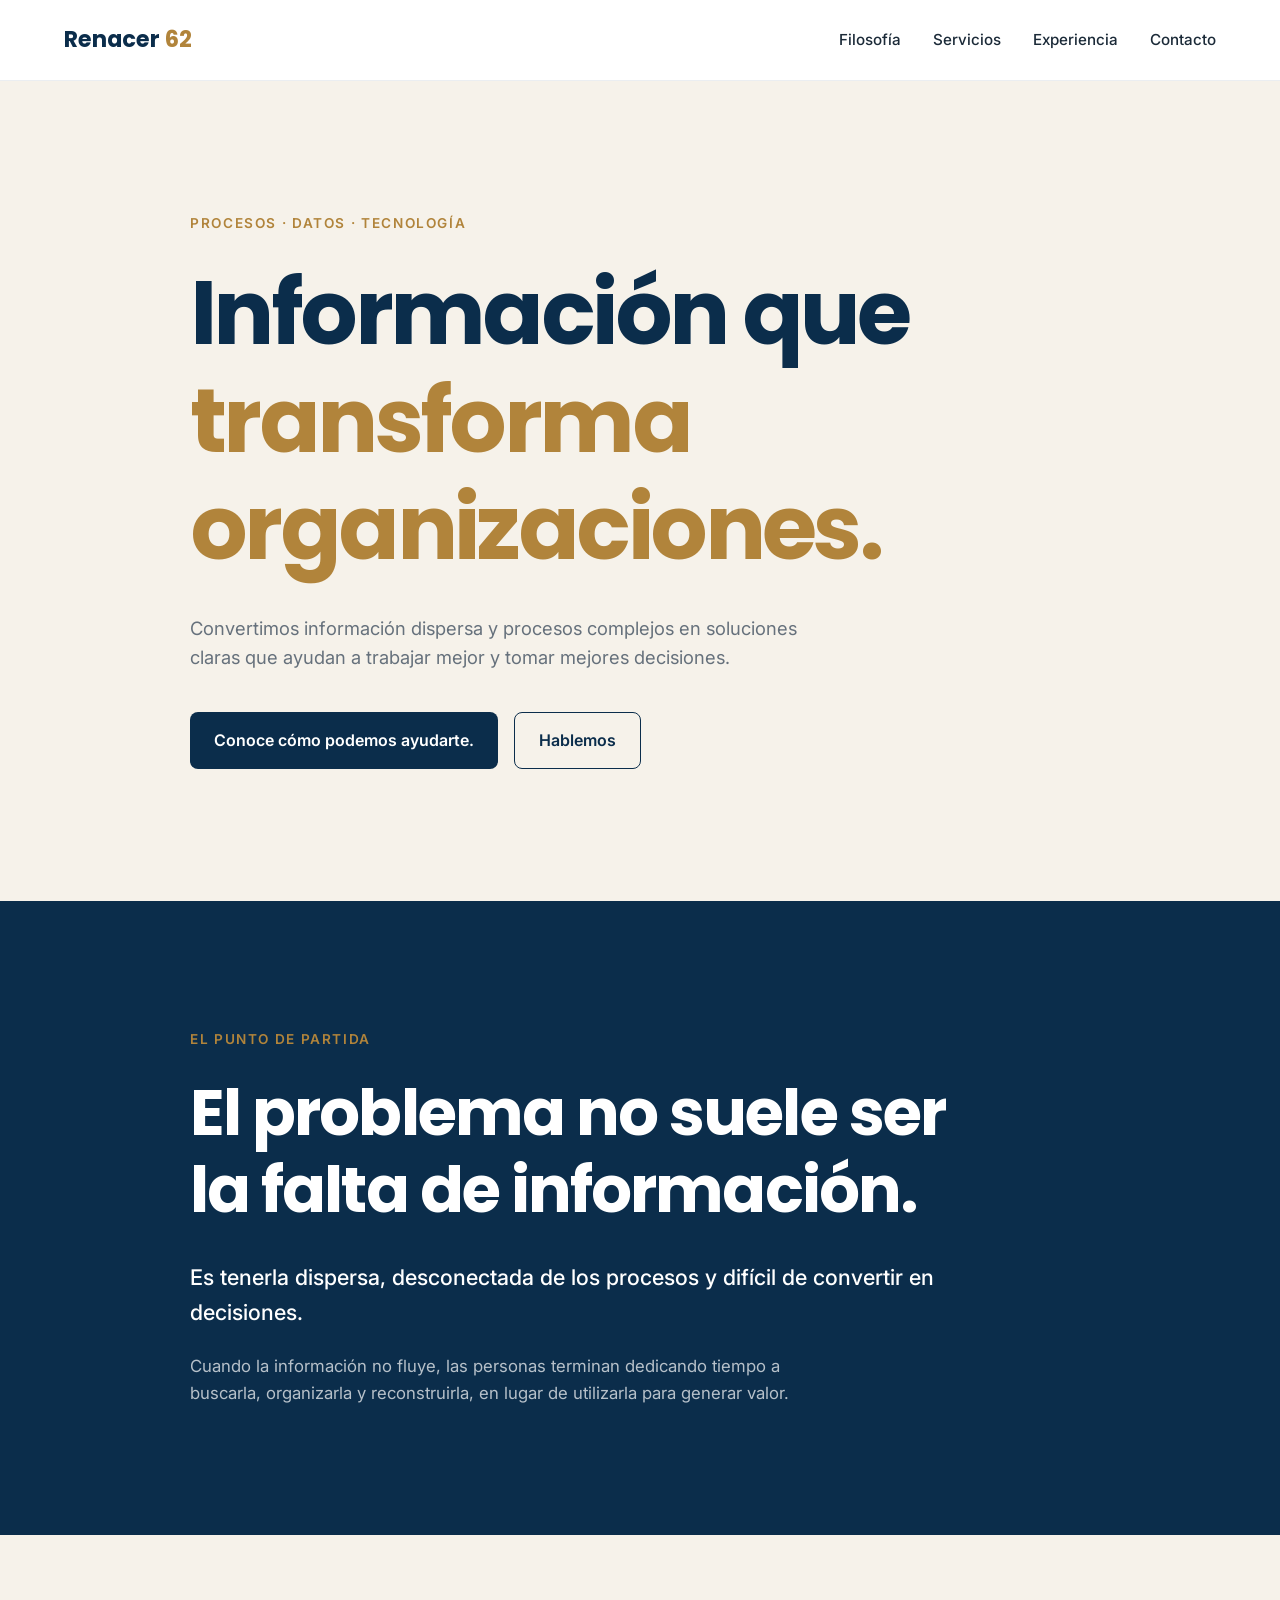
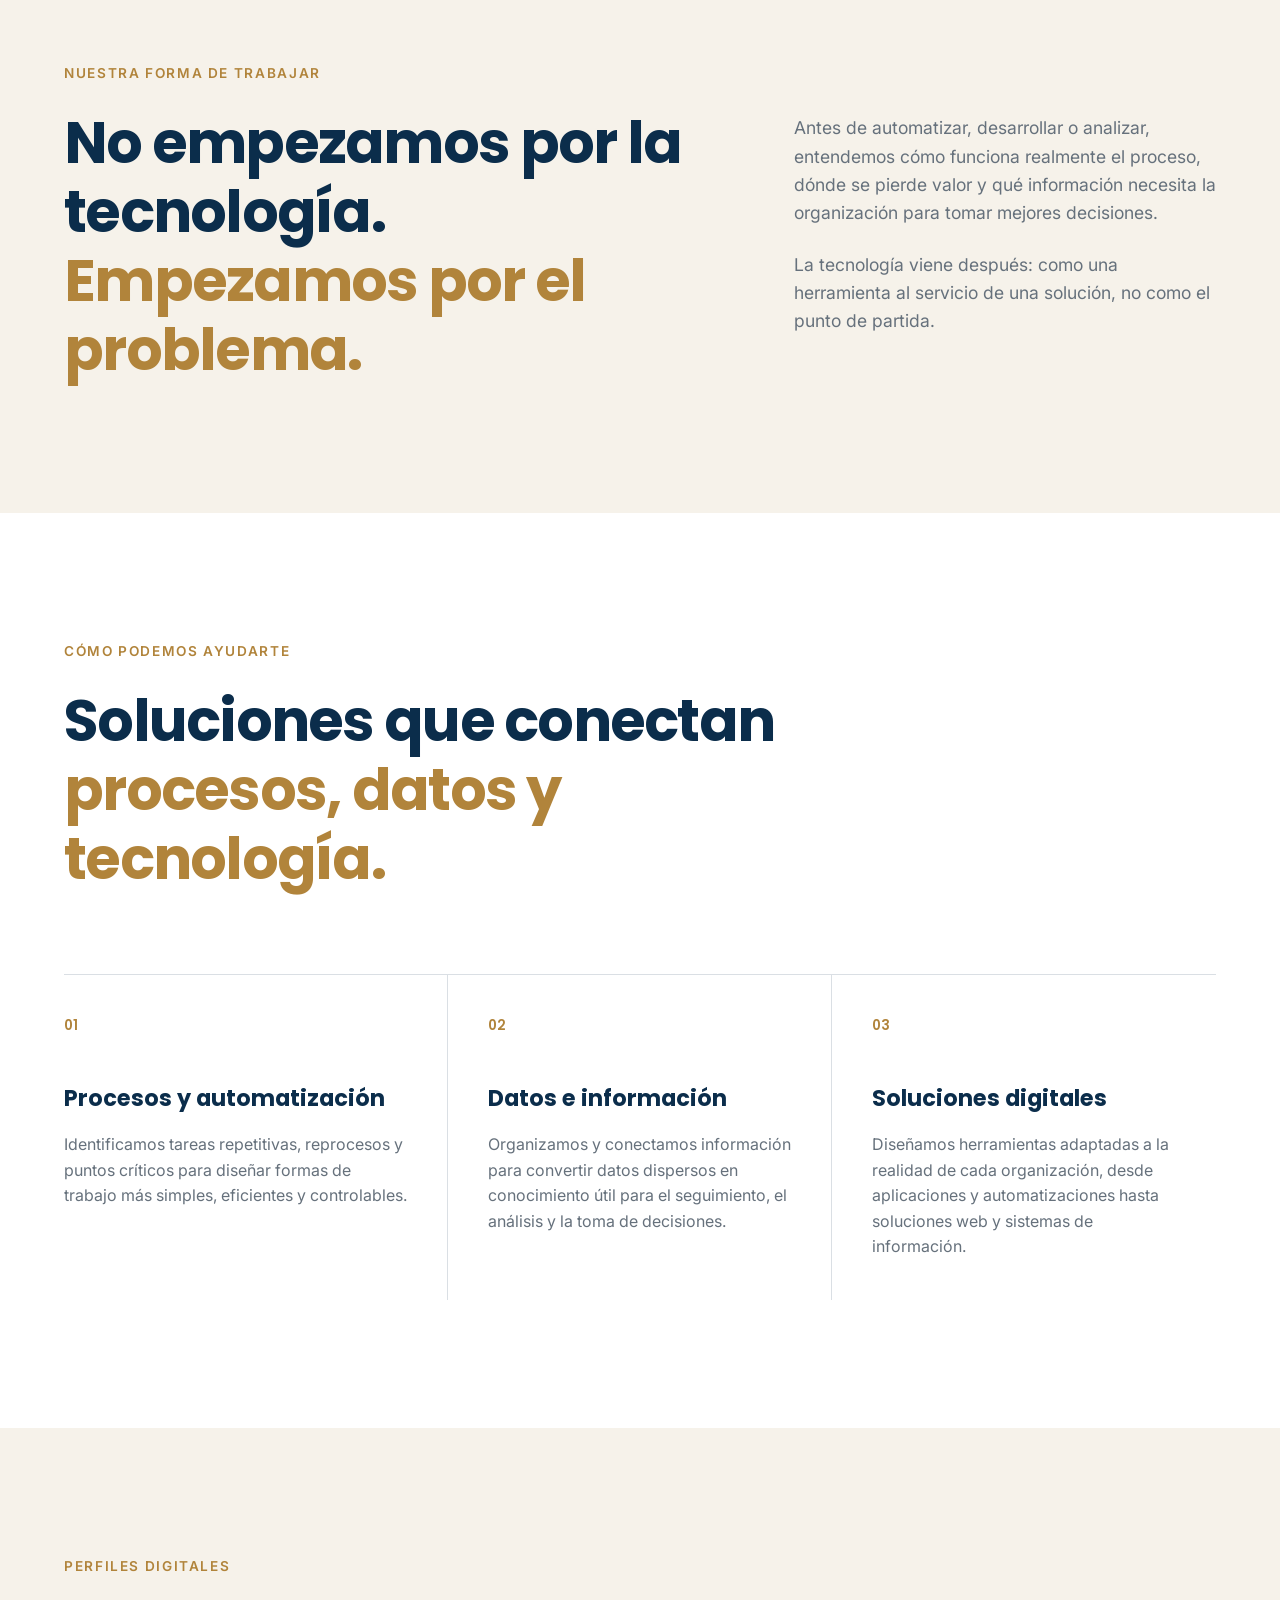
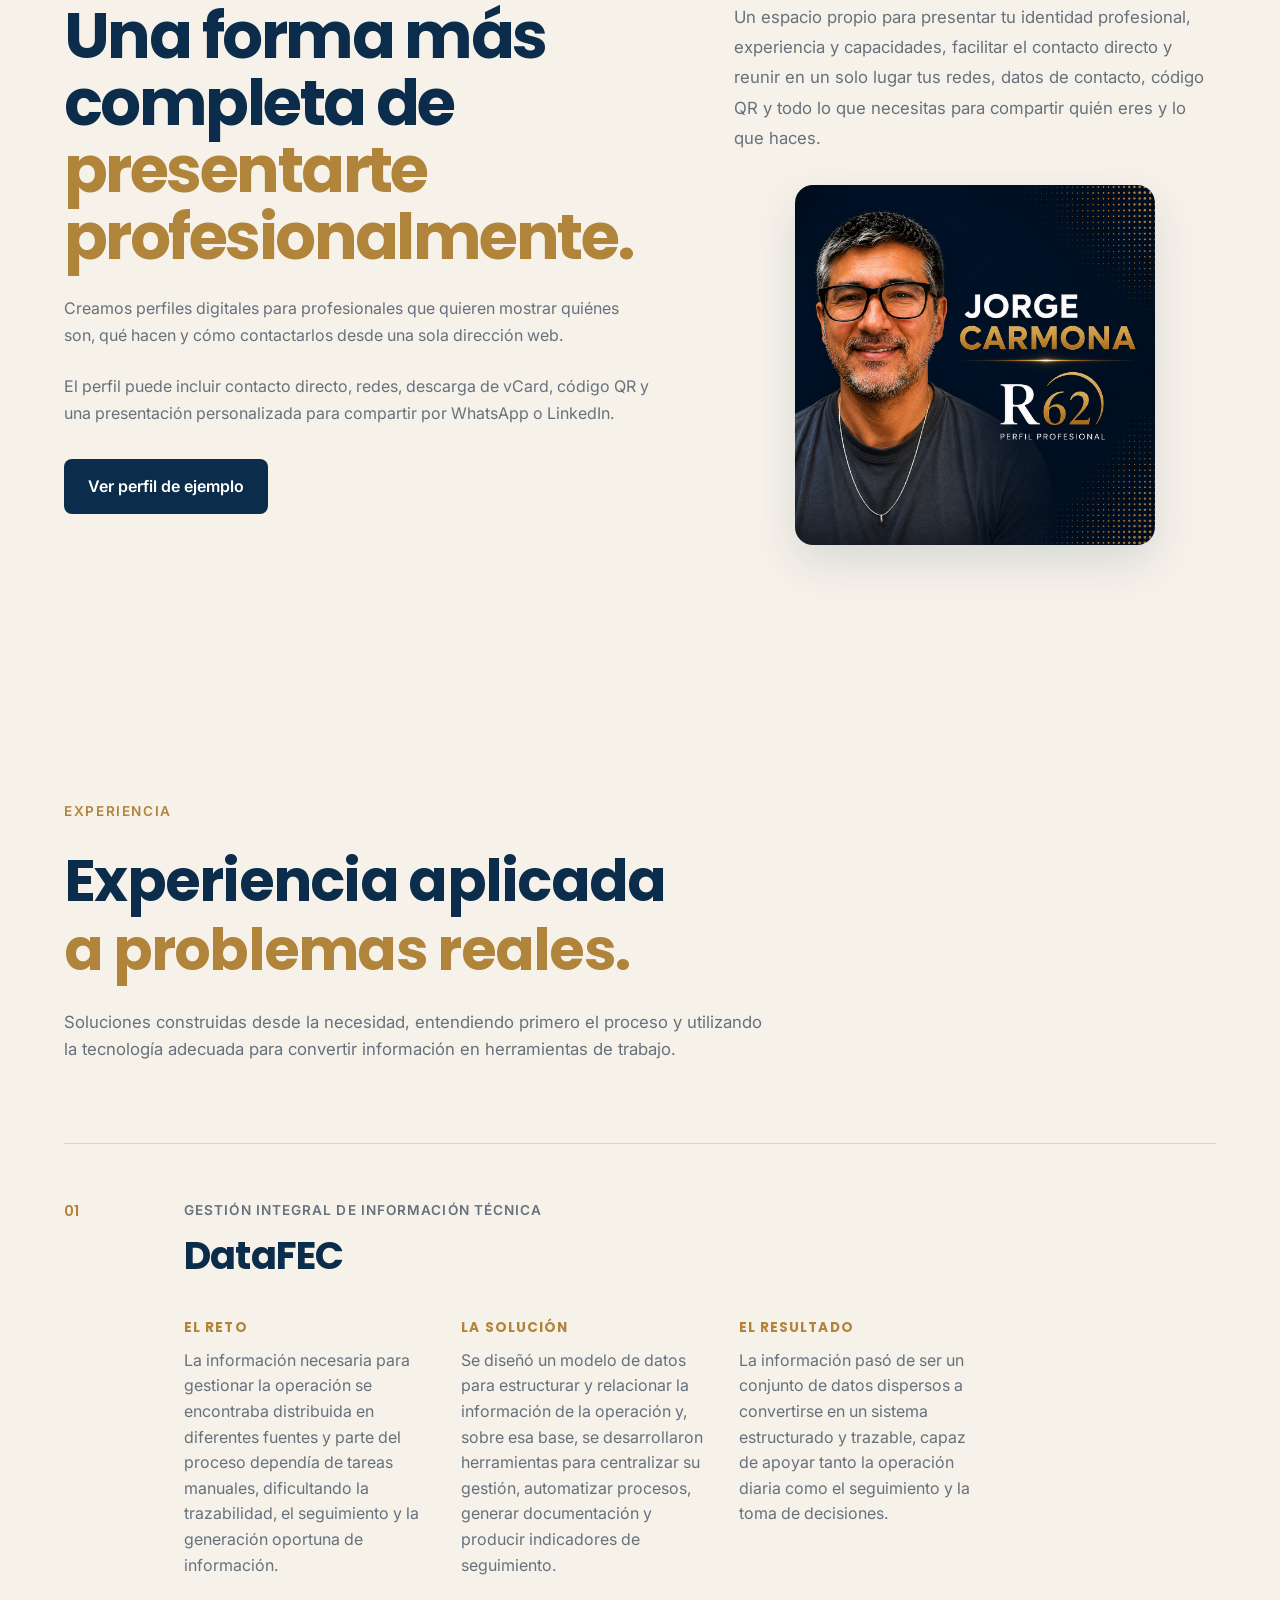
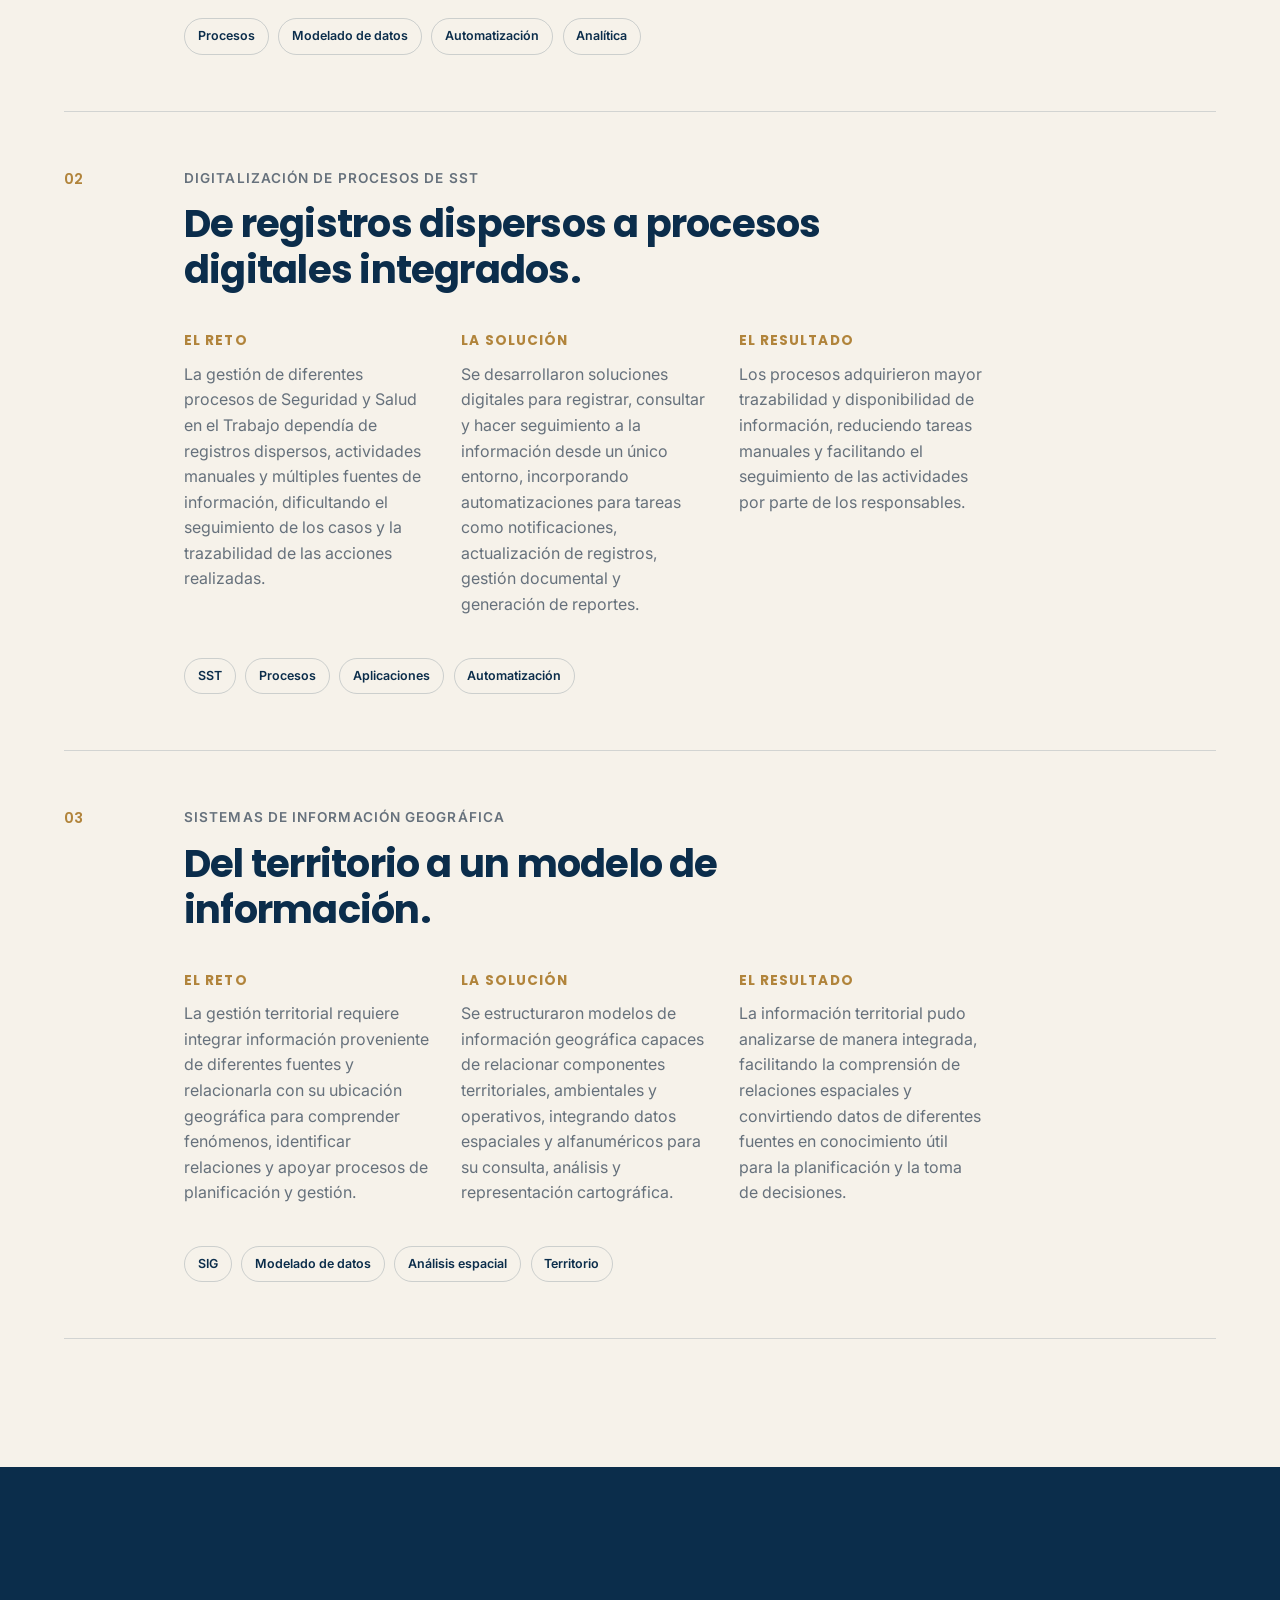
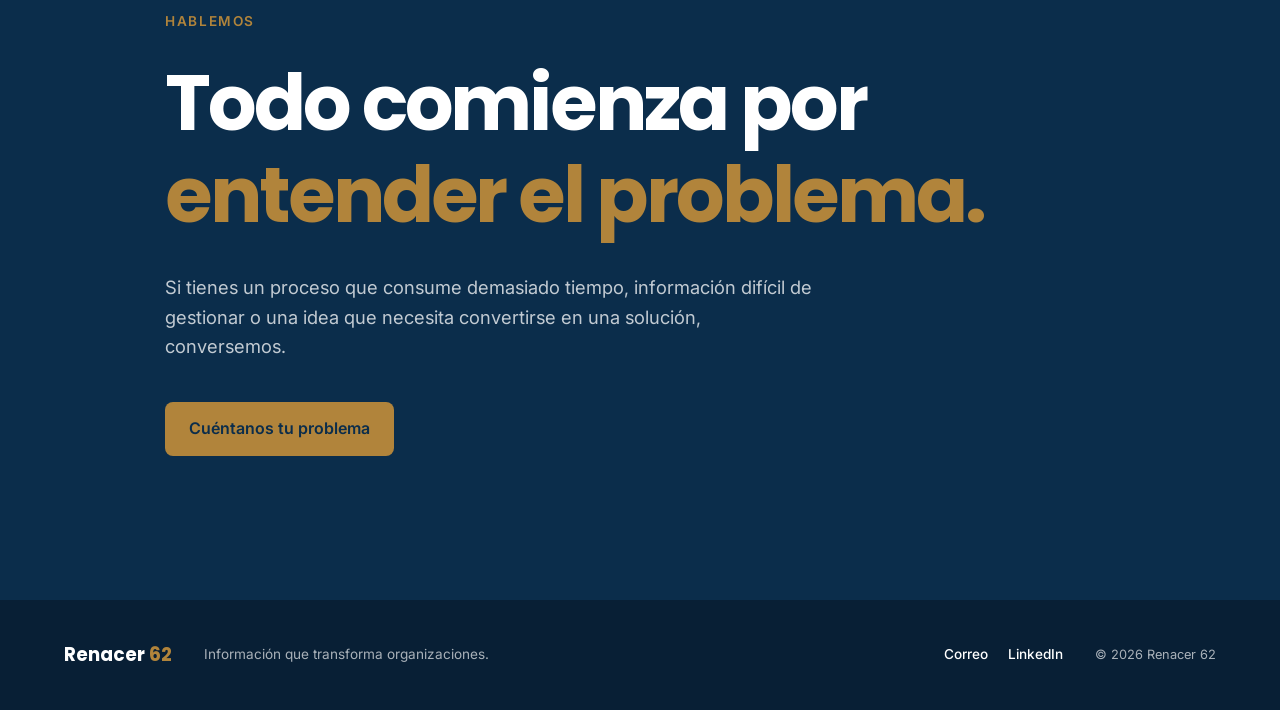
==== index.html @ fb296084 "Agrega perfiles digitales y enlace al perfil de ejemplo" ====
<!DOCTYPE html>
<html lang="es">

<head>
    <meta charset="UTF-8">
    
    <meta name="viewport" content="width=device-width, initial-scale=1.0">

    <title>Renacer 62 | Información que transforma organizaciones</title>

    <meta name="description" content="Transformamos información dispersa en conocimiento útil para apoyar la toma de decisiones mediante automatización, análisis de datos y desarrollo de soluciones digitales.">

    <meta name="author" content="Renacer 62">

    <!--Permitimos que los buscadores indexen la página y sigan sus enlaces-->
    <meta name="robots" content="index, follow">

    <!-- Open Graph -->
    <meta property="og:type" content="website">

    <meta property="og:url" content="https://renacer62.com/">

    <meta
        property="og:title"
        content="Renacer 62 | Procesos, Datos y Tecnología"
    >

    <meta
        property="og:description"
        content="Información que transforma organizaciones."
    >

    <meta
        property="og:image"
        content="https://renacer62.com/assets/img/renacer62-social.png"
    >

    <!--Favicon-->
    <link
        rel="icon"
        type="image/png"
        sizes="32x32"
        href="assets/icons/favicon-32x32.png"
    >

    <link
        rel="icon"
        type="image/png"
        sizes="48x48"
        href="assets/icons/favicon-48x48.png"
    >

    <link
        rel="apple-touch-icon"
        sizes="180x180"
        href="assets/icons/apple-touch-icon.png"
    >

    <!--La dirección principal de esta página es https://renacer62.com/-->
    <link rel="canonical" href="https://renacer62.com/">

    <!-- Google Fonts -->
    <link rel="preconnect" href="https://fonts.googleapis.com">
    <link rel="preconnect" href="https://fonts.gstatic.com" crossorigin>

    <link
        href="https://fonts.googleapis.com/css2?family=Inter:wght@400;500;600;700&family=Poppins:wght@500;600;700&display=swap"
        rel="stylesheet"
    >

    <!-- CSS -->
    <link rel="stylesheet" href="assets/css/main.css">

</head>

<body>

    <header class="header">
        <div class="container header__content">

            <a href="/" class="header__logo">
            Renacer <span>62</span>
            </a>

            <button
                class="header__toggle"
                type="button"
                aria-label="Abrir menú"
                aria-expanded="false"
                aria-controls="main-navigation">
                <span></span>
                <span></span>
                <span></span>
            </button>

            <nav class="header__nav" id="main-navigation">
                <a href="#filosofia">Filosofía</a>
                <a href="#servicios">Servicios</a>
                <a href="#experiencia">Experiencia</a>
                <a href="#contacto">Contacto</a>
            </nav>

        </div>
    </header>

    <main>
        <!--HERO-->
        <section class="hero">
            <div class="container hero__content">

                <p class="hero__eyebrow">Procesos · Datos · Tecnología</p>

                <h1>
                    Información que
                    <span>transforma organizaciones.</span>
                </h1>

                <p class="hero__description">
                    Convertimos información dispersa y procesos complejos
                    en soluciones claras que ayudan a trabajar mejor
                    y tomar mejores decisiones.
                </p>

                <div class="hero__actions">
                    <a href="#servicios" class="button button--primary">
                        Conoce cómo podemos ayudarte.
                    </a>

                    <a href="#contacto" class="button button--secondary">
                        Hablemos
                    </a>
                </div>

            </div>
        </section> <!--hero-->

        <!--PROBLEMA-->
        <section class="problem" id="filosofia">
            <div class="container problem__content">

                <p class="section-label">El punto de partida</p>

                <h2>
                    El problema no suele ser la falta de información.
                </h2>

                <p class="problem__lead">
                    Es tenerla dispersa, desconectada de los procesos
                    y difícil de convertir en decisiones.
                </p>

                <p class="problem__text">
                    Cuando la información no fluye, las personas terminan
                    dedicando tiempo a buscarla, organizarla y reconstruirla,
                    en lugar de utilizarla para generar valor.
                </p>

            </div>
        </section> <!--problem-->

        <!--APPROACH-->
        <section class="approach">
            <div class="container approach__content">

                <div class="approach__intro">
                    <p class="section-label">Nuestra forma de trabajar</p>

                    <h2>
                        No empezamos por la tecnología.
                        <span>Empezamos por el problema.</span>
                    </h2>
                </div>

                <div class="approach__text">
                    <p>
                        Antes de automatizar, desarrollar o analizar,
                        entendemos cómo funciona realmente el proceso,
                        dónde se pierde valor y qué información necesita
                        la organización para tomar mejores decisiones.
                    </p>

                    <p>
                        La tecnología viene después: como una herramienta
                        al servicio de una solución, no como el punto
                        de partida.
                    </p>
                </div>

            </div>
        </section> <!--approach-->

        <!--SERVICES-->
        <section class="services" id="servicios">
            <div class="container">

                <div class="services__header">
                    <p class="section-label">Cómo podemos ayudarte</p>

                    <h2>
                        Soluciones que conectan
                        <span>procesos, datos y tecnología.</span>
                    </h2>
                </div>

                <div class="services__grid">

                    <article class="service">
                        <span class="service__number">01</span>

                        <h3>Procesos y automatización</h3>

                        <p>
                            Identificamos tareas repetitivas, reprocesos y puntos
                            críticos para diseñar formas de trabajo más simples,
                            eficientes y controlables.
                        </p>
                    </article>

                    <article class="service">
                        <span class="service__number">02</span>

                        <h3>Datos e información</h3>

                        <p>
                            Organizamos y conectamos información para convertir
                            datos dispersos en conocimiento útil para el seguimiento,
                            el análisis y la toma de decisiones.
                        </p>
                    </article>

                    <article class="service">
                        <span class="service__number">03</span>

                        <h3>Soluciones digitales</h3>

                        <p>
                            Diseñamos herramientas adaptadas a la realidad de cada
                            organización, desde aplicaciones y automatizaciones
                            hasta soluciones web y sistemas de información.
                        </p>
                    </article>

                </div>

            </div>
        </section> <!--services-->

        <!--PERFILES DIGITALES-->
        <section class="digital-profiles" id="perfiles">

            <div class="container digital-profiles__content">

                <p class="section-label">Perfiles digitales</p>

                <div class="digital-profiles__grid">

                    <div class="digital-profiles__intro">

                        <h2>
                            Una forma más completa de
                            <span>presentarte profesionalmente.</span>
                        </h2>

                        <p>
                            Creamos perfiles digitales para profesionales que quieren
                            mostrar quiénes son, qué hacen y cómo contactarlos desde
                            una sola dirección web.
                        </p>

                        <p>
                            El perfil puede incluir contacto directo, redes,
                            descarga de vCard, código QR y una presentación
                            personalizada para compartir por WhatsApp o LinkedIn.
                        </p>

                        <a
                            href="/perfiles/jorge/"
                            class="button button--primary"
                        >
                            Ver perfil de ejemplo
                        </a>

                    </div>

                    <div class="digital-profiles__features">

                        <p class="digital-profiles__summary">
                            Un espacio propio para presentar tu identidad profesional,
                            experiencia y capacidades, facilitar el contacto directo
                            y reunir en un solo lugar tus redes, datos de contacto,
                            código QR y todo lo que necesitas para compartir quién eres
                            y lo que haces.
                        </p>

                        <div class="digital-profiles__preview">

                            <img
                                src="assets/img/perfiles/jorge-social.png"
                                alt="Ejemplo de Perfil Digital profesional de Jorge Carmona"
                            >

                        </div>

                    </div>

                </div>

            </div>

        </section> <!--digital-profiles-->

        <!--EXPERIENCE-->
        <section class="experience" id="experiencia">
            <div class="container">

                <div class="experience__header">
                    <p class="section-label">Experiencia</p>

                    <h2>
                        Experiencia aplicada
                        <span>a problemas reales.</span>
                    </h2>

                    <p>
                        Soluciones construidas desde la necesidad, entendiendo primero
                        el proceso y utilizando la tecnología adecuada para convertir
                        información en herramientas de trabajo.
                    </p>
                </div>

                <div class="experience__list">

                    <!--CASO 1-->
                    <article class="case">

                        <span class="case__number">01</span>

                        <div class="case__content">

                            <p class="case__category">
                                Gestión integral de información técnica
                            </p>

                            <h3>DataFEC</h3>

                            <div class="case__detail">

                                <div class="case__block">
                                    <h4>El reto</h4>

                                    <p>
                                        La información necesaria para gestionar la operación
                                        se encontraba distribuida en diferentes fuentes y parte
                                        del proceso dependía de tareas manuales, dificultando la
                                        trazabilidad, el seguimiento y la generación oportuna
                                        de información.
                                    </p>
                                </div>

                                <div class="case__block">
                                    <h4>La solución</h4>

                                    <p>
                                        Se diseñó un modelo de datos para estructurar y relacionar
                                        la información de la operación y, sobre esa base, se
                                        desarrollaron herramientas para centralizar su gestión,
                                        automatizar procesos, generar documentación y producir
                                        indicadores de seguimiento.
                                    </p>
                                </div>

                                <div class="case__block">
                                    <h4>El resultado</h4>

                                    <p>
                                        La información pasó de ser un conjunto de datos dispersos
                                        a convertirse en un sistema estructurado y trazable, capaz
                                        de apoyar tanto la operación diaria como el seguimiento
                                        y la toma de decisiones.
                                    </p>
                                </div>

                            </div>

                            <div class="case__tags">
                                <span>Procesos</span>
                                <span>Modelado de datos</span>
                                <span>Automatización</span>
                                <span>Analítica</span>
                            </div>

                        </div>

                    </article> <!--CASO 1-->

                    <!--CASO 2-->
                    <article class="case">

                        <span class="case__number">02</span>

                        <div class="case__content">

                            <p class="case__category">
                                Digitalización de procesos de SST
                            </p>

                            <h3>
                                De registros dispersos a procesos digitales integrados.
                            </h3>

                            <div class="case__detail">

                                <div class="case__block">
                                    <h4>El reto</h4>

                                    <p>
                                        La gestión de diferentes procesos de Seguridad y Salud
                                        en el Trabajo dependía de registros dispersos, actividades
                                        manuales y múltiples fuentes de información, dificultando
                                        el seguimiento de los casos y la trazabilidad de las
                                        acciones realizadas.
                                    </p>
                                </div>

                                <div class="case__block">
                                    <h4>La solución</h4>

                                    <p>
                                        Se desarrollaron soluciones digitales para registrar,
                                        consultar y hacer seguimiento a la información desde un
                                        único entorno, incorporando automatizaciones para tareas
                                        como notificaciones, actualización de registros, gestión
                                        documental y generación de reportes.
                                    </p>
                                </div>

                                <div class="case__block">
                                    <h4>El resultado</h4>

                                    <p>
                                        Los procesos adquirieron mayor trazabilidad y disponibilidad
                                        de información, reduciendo tareas manuales y facilitando
                                        el seguimiento de las actividades por parte de los
                                        responsables.
                                    </p>
                                </div>

                            </div>

                            <div class="case__tags">
                                <span>SST</span>
                                <span>Procesos</span>
                                <span>Aplicaciones</span>
                                <span>Automatización</span>
                            </div>

                        </div>

                    </article> <!--CASO 2-->

                    <!--CASO 3-->
                    <article class="case">

                        <span class="case__number">03</span>

                        <div class="case__content">

                            <p class="case__category">
                                Sistemas de Información Geográfica
                            </p>

                            <h3>
                                Del territorio a un modelo de información.
                            </h3>

                            <div class="case__detail">

                                <div class="case__block">
                                    <h4>El reto</h4>

                                    <p>
                                        La gestión territorial requiere integrar información
                                        proveniente de diferentes fuentes y relacionarla con su
                                        ubicación geográfica para comprender fenómenos, identificar
                                        relaciones y apoyar procesos de planificación y gestión.
                                    </p>
                                </div>

                                <div class="case__block">
                                    <h4>La solución</h4>

                                    <p>
                                        Se estructuraron modelos de información geográfica capaces
                                        de relacionar componentes territoriales, ambientales y
                                        operativos, integrando datos espaciales y alfanuméricos
                                        para su consulta, análisis y representación cartográfica.
                                    </p>
                                </div>

                                <div class="case__block">
                                    <h4>El resultado</h4>

                                    <p>
                                        La información territorial pudo analizarse de manera
                                        integrada, facilitando la comprensión de relaciones
                                        espaciales y convirtiendo datos de diferentes fuentes
                                        en conocimiento útil para la planificación y la toma
                                        de decisiones.
                                    </p>
                                </div>

                            </div>

                            <div class="case__tags">
                                <span>SIG</span>
                                <span>Modelado de datos</span>
                                <span>Análisis espacial</span>
                                <span>Territorio</span>
                            </div>

                        </div>

                    </article> <!--CASO 3-->

                </div>

            </div>
        </section> <!--experience-->

        <!--CONTACT-->
        <section class="contact" id="contacto">
            <div class="container contact__content">

                <p class="section-label">Hablemos</p>

                <h2>
                    Todo comienza por
                    <span>entender el problema.</span>
                </h2>

                <p class="contact__text">
                    Si tienes un proceso que consume demasiado tiempo,
                    información difícil de gestionar o una idea que necesita
                    convertirse en una solución, conversemos.
                </p>

                <a href="mailto:jorgecarmonasig@gmail.com" class="button button--contact">
                    Cuéntanos tu problema
                </a>

            </div>
        </section> <!--contact-->

        <!--FOOTER-->
        <footer class="footer">
            <div class="container footer__content">

                <a href="/" class="footer__brand">
                    Renacer <span>62</span>
                </a>

                <p class="footer__message">
                    Información que transforma organizaciones.
                </p>

                <div class="footer__links">
                    <a href="mailto:jorgecarmonasig@gmail.com">
                        Correo
                    </a>

                    <a
                        href="https://linkedin.com/in/jorgehenrycarmona"
                        target="_blank"
                        rel="noopener noreferrer"
                    >
                        LinkedIn
                    </a>
                </div>

                <p class="footer__copyright">
                    © 2026 Renacer 62
                </p>

            </div>
        </footer> <!--footer-->

    </main>


    <script src="assets/js/main.js"></script>

</body>

</html>
---- assets/css/main.css ----
@import url('./variables.css');


@import url('./variables.css');

/* ========================================
   BASE
======================================== */

*,
*::before,
*::after {
    box-sizing: border-box;
}

html {
    /*Hace que la página se desplace suavemente*/
    scroll-behavior: smooth; 
}

body {
    margin: 0;
    font-family: var(--font-body);
    background-color: var(--color-background);
    color: var(--color-text);
    line-height: 1.6;
}

h1,
h2,
h3,
h4,
h5,
h6 {
    margin: 0;
    font-family: var(--font-title);
    color: var(--color-primary);
    line-height: 1.2;
}

p {
    margin: 0;
}

a {
    color: inherit;
    text-decoration: none;
}

img {
    display: block;
    max-width: 100%;
    height: auto;
}

button,
input,
textarea,
select {
    font: inherit;
}

/* ========================================
   LAYOUT
======================================== */

.container {
    width: min(90%, var(--max-width));
    margin-inline: auto;
}

/* ========================================
   HEADER
======================================== */

.header {
    /*Fijar la barra del menú*/
    position: sticky;
    top: 0;
    z-index: 1000;
    
    background-color: var(--color-surface);
    border-bottom: 1px solid rgba(11, 45, 75, 0.08);
}

.header__content {
    min-height: 80px;

    display: flex;
    align-items: center;
    justify-content: space-between;
}

.header__logo {
    font-family: var(--font-title);
    font-size: 1.4rem;
    font-weight: 700;
    color: var(--color-primary);
}

.header__logo span {
    color: var(--color-secondary);
}

.header__nav {
    display: flex;
    align-items: center;
    gap: 2rem;
}

.header__nav a {
    font-size: 0.95rem;
    font-weight: 500;
    transition: color 0.2s ease;
}

.header__nav a:hover {
    color: var(--color-secondary);
}

/* ========================================
   HERO
======================================== */

.hero {
    min-height: calc(100vh - 80px);
    display: flex;
    align-items: center;
    padding-block: 5rem;
}

.hero__content {
    max-width: 900px;
}

.hero__eyebrow {
    margin-bottom: 1.5rem;

    font-size: 0.85rem;
    font-weight: 600;
    letter-spacing: 0.12em;
    text-transform: uppercase;

    color: var(--color-secondary);
}

.hero h1 {
    max-width: 850px;
    font-size: clamp(3rem, 7vw, 6rem); /*El título puede crecer según el ancho de la pantalla, 
    pero nunca será menor de 3rem ni mayor de 6rem*/
    letter-spacing: -0.04em;
}

.hero h1 span {
    display: block;
    color: var(--color-secondary);
}

.hero__description {
    max-width: 650px;
    margin-top: 2rem;

    font-size: 1.15rem;
    color: var(--color-text-light);
}

.hero__actions {
    display: flex;
    gap: 1rem;
    margin-top: 2.5rem;
}

/* ========================================
   BUTTONS
======================================== */

.button {
    display: inline-flex;
    align-items: center;
    justify-content: center;

    padding: 0.9rem 1.5rem;
    border-radius: var(--radius-small);

    font-weight: 600;
    transition: all 0.2s ease;
}

.button--primary {
    background-color: var(--color-primary);
    color: white;
}

.button--primary:hover {
    transform: translateY(-2px);
}

.button--secondary {
    border: 1px solid var(--color-primary);
    color: var(--color-primary);
}

.button--secondary:hover {
    background-color: var(--color-primary);
    color: white;
}

/* ========================================
   PROBLEM
======================================== */

.problem {
    padding-block: 8rem;
    background-color: var(--color-primary);
}

.problem__content {
    max-width: 900px;
}

section {
    /*Cuando navegues automáticamente hasta una sección, deja 80 px de margen arriba.*/
    scroll-margin-top: 80px;
}

.section-label {
    margin-bottom: 1.5rem;

    font-size: 0.85rem;
    font-weight: 600;
    letter-spacing: 0.12em;
    text-transform: uppercase;

    color: var(--color-secondary);
}

.problem h2 {
    max-width: 800px;

    font-size: clamp(2.5rem, 5vw, 4.5rem);
    letter-spacing: -0.03em;

    color: var(--color-surface);
}

.problem__lead {
    max-width: 750px;
    margin-top: 2rem;

    font-size: 1.35rem;
    font-weight: 500;

    color: var(--color-surface);
}

.problem__text {
    max-width: 650px;
    margin-top: 1.5rem;

    font-size: 1.05rem;
    color: rgba(255, 255, 255, 0.7);
}

/* ========================================
   APPROACH
======================================== */

.approach {
    padding-block: 8rem;
}

.approach__content {
    display: grid;
    grid-template-columns: 1.2fr 0.8fr;
    gap: 6rem;
    align-items: start;
}

.approach__intro h2 {
    max-width: 700px;

    font-size: clamp(2.5rem, 4.5vw, 4rem);
    letter-spacing: -0.03em;
}

.approach__intro h2 span {
    display: block;
    color: var(--color-secondary);
}

.approach__text {
    padding-top: 3.2rem;

    font-size: 1.1rem;
    color: var(--color-text-light);
}

.approach__text p + p {
    margin-top: 1.5rem;
}

/* ========================================
   SERVICES
======================================== */

.services {
    padding-block: 8rem;
    background-color: var(--color-surface);
}

.services__header {
    max-width: 800px;
    margin-bottom: 5rem;
}

.services__header h2 {
    font-size: clamp(2.5rem, 4.5vw, 4rem);
    letter-spacing: -0.03em;
}

.services__header h2 span {
    display: block;
    color: var(--color-secondary);
}

.services__grid {
    display: grid;
    grid-template-columns: repeat(3, 1fr);
    border-top: 1px solid rgba(11, 45, 75, 0.15);
}

.service {
    padding: 2.5rem;
    border-right: 1px solid rgba(11, 45, 75, 0.15);
}

.service:first-child {
    padding-left: 0;
}

.service:last-child {
    border-right: 0;
}

.service__number {
    display: block;
    margin-bottom: 3rem;

    font-family: var(--font-title);
    font-size: 0.85rem;
    font-weight: 600;
    color: var(--color-secondary);
}

.service h3 {
    margin-bottom: 1.25rem;
    font-size: 1.4rem;
}

.service p {
    color: var(--color-text-light);
}

/* ========================================
   EXPERIENCE
======================================== */

.experience {
    padding-block: 8rem;
    background-color: var(--color-background);
}

.experience__header {
    max-width: 820px;
    margin-bottom: 5rem;
}

.experience__header h2 {
    font-size: clamp(2.5rem, 4.5vw, 4rem);
    letter-spacing: -0.03em;
}

.experience__header h2 span {
    display: block;
    color: var(--color-secondary);
}

.experience__header > p:last-child {
    max-width: 700px;
    margin-top: 1.5rem;

    font-size: 1.05rem;
    color: var(--color-text-light);
}

.experience__list {
    border-top: 1px solid rgba(11, 45, 75, 0.15);
}

.case {
    display: grid;
    grid-template-columns: 120px 1fr;

    padding-block: 3.5rem;

    border-bottom: 1px solid rgba(11, 45, 75, 0.15);
}

.case__number {
    font-family: var(--font-title);
    font-size: 0.9rem;
    font-weight: 600;
    color: var(--color-secondary);
}

.case__content {
    max-width: 800px;
}

.case__category {
    margin-bottom: 0.75rem;

    font-size: 0.85rem;
    font-weight: 600;
    letter-spacing: 0.08em;
    text-transform: uppercase;

    color: var(--color-text-light);
}

.case h3 {
    max-width: 650px;
    margin-bottom: 1.25rem;

    font-size: clamp(1.8rem, 3vw, 2.6rem);
    letter-spacing: -0.02em;
}

.case__content > p:not(.case__category):not(.case__result) {
    max-width: 700px;
    color: var(--color-text-light);
}

.case__result {
    margin-top: 1.5rem;
    color: var(--color-text);
}

.case__result strong {
    color: var(--color-primary);
}

.case__link {
    display: inline-block;
    margin-top: 1.75rem;

    font-weight: 600;
    color: var(--color-primary);

    transition: color 0.2s ease;
}

.case__link:hover {
    color: var(--color-secondary);
}

/* ========================================
   DIGITAL PROFILES
======================================== */

.digital-profiles {
    padding-block: 8rem;
    background-color: var(--color-background);
}

.digital-profiles__grid {
    display: grid;
    grid-template-columns: 1fr;
    gap: 3rem;
    align-items: start;
}

.digital-profiles__intro,
.digital-profiles__features {
    min-width: 0;
}

.digital-profiles__intro h2 {
    margin: 0;

    font-size: clamp(2.8rem, 5vw, 4.5rem);
    line-height: 1.05;
    letter-spacing: -0.04em;

    color: var(--color-primary);
}

.digital-profiles__intro h2 span {
    display: block;
    color: var(--color-secondary);
}

.digital-profiles__intro p {
    max-width: 620px;
    margin-top: 1.5rem;

    line-height: 1.7;
    color: var(--color-text-light);
}

.digital-profiles__intro .button {
    margin-top: 2rem;
}

/* .digital-profiles__features {
    min-width: 0;
    padding-top: 1.5rem;

    border-top: 1px solid rgba(11, 45, 75, 0.15);
}

.digital-profiles__summary {
    max-width: 520px;
    margin: 0;

    font-size: 1.05rem;
    line-height: 1.8;

    color: var(--color-text-light);
} */

.digital-profiles__features {
    min-width: 0;
}

.digital-profiles__summary {
    margin: 0 0 2rem;

    font-size: 1.05rem;
    line-height: 1.8;

    color: var(--color-text-light);
}

.digital-profiles__preview {
     width: min(100%, 360px);
    margin-inline: auto;

    overflow: hidden;
    border-radius: 18px;

    box-shadow:
        0 18px 45px rgba(11, 45, 75, 0.12);
}

.digital-profiles__preview img {
    display: block;

    width: 100%;
    height: auto;
}


/* ========================================
   EXPERIENCE - CASE DETAIL
======================================== */

.case__detail {
    display: grid;
    grid-template-columns: repeat(3, 1fr);
    gap: 2rem;

    margin-top: 2.5rem;
}

.case__block h4 {
    margin-bottom: 0.75rem;

    font-size: 0.85rem;
    font-weight: 700;
    letter-spacing: 0.08em;
    text-transform: uppercase;

    color: var(--color-secondary);
}

.case__block p {
    color: var(--color-text-light);
}

.case__tags {
    display: flex;
    flex-wrap: wrap;
    gap: 0.6rem;

    margin-top: 2.5rem;
}

.case__tags span {
    padding: 0.45rem 0.8rem;

    font-size: 0.78rem;
    font-weight: 600;

    color: var(--color-primary);

    border: 1px solid rgba(11, 45, 75, 0.18);
    border-radius: 100px;
}


/* ========================================
   CONTACT
======================================== */

.contact {
    padding-block: 9rem;
    background-color: var(--color-primary);
}

.contact__content {
    max-width: 950px;
}

.contact h2 {
    max-width: 900px;

    font-size: clamp(3rem, 6vw, 5.5rem);
    letter-spacing: -0.04em;

    color: var(--color-surface);
}

.contact h2 span {
    display: block;
    color: var(--color-secondary);
}

.contact__text {
    max-width: 650px;
    margin-top: 2rem;

    font-size: 1.15rem;
    color: rgba(255, 255, 255, 0.75);
}

.button--contact {
    margin-top: 2.5rem;

    background-color: var(--color-secondary);
    color: var(--color-primary);
}

.button--contact:hover {
    transform: translateY(-2px);
    background-color: var(--color-surface);
}

/* ========================================
   FOOTER
======================================== */

.footer {
    padding-block: 2.5rem;
    background-color: #081f35;
    color: rgba(255, 255, 255, 0.65);
}

.footer__content {
    display: flex;
    align-items: center;
    gap: 2rem;
}

.footer__brand {
    font-family: var(--font-title);
    font-size: 1.15rem;
    font-weight: 700;
    color: var(--color-surface);
}

.footer__brand span {
    color: var(--color-secondary);
}

.footer__message {
    font-size: 0.85rem;
}

.footer__links {
    display: flex;
    gap: 1.25rem;
    margin-left: auto;
}

.footer__links a {
    font-size: 0.85rem;
    font-weight: 500;
    color: var(--color-surface);

    transition: color 0.2s ease;
}

.footer__links a:hover {
    color: var(--color-secondary);
}

.footer__copyright {
    font-size: 0.8rem;
}

.header__toggle {
    display: none;

    width: 42px;
    height: 42px;

    padding: 0;
    border: 0;
    background: transparent;

    cursor: pointer;
}

.header__toggle span {
    display: block;

    width: 24px;
    height: 2px;
    margin: 5px auto;

    background-color: var(--color-primary);

    transition:
        transform 0.25s ease,
        opacity 0.25s ease;
}

/* ========================================
   RESPONSIVE
======================================== */

/* TABLET */
@media (max-width: 900px) {

    .hero {
        min-height: auto;
        padding-block: 6rem;
    }

    .approach__content {
        grid-template-columns: 1fr;
        gap: 3rem;
    }

    .approach__text {
        padding-top: 0;
    }

    .services__grid {
        grid-template-columns: 1fr;
    }

    .service {
        padding: 2.5rem 0;
        border-right: 0;
        border-bottom: 1px solid rgba(11, 45, 75, 0.15);
    }

    .service:last-child {
        border-bottom: 0;
    }

    .case {
        grid-template-columns: 80px 1fr;
    }

    .footer__content {
        flex-wrap: wrap;
    }

    .footer__links {
        margin-left: 0;
    }

}


/* CELULAR */
@media (max-width: 650px) {

    .container {
        width: min(92%, var(--max-width));
    }

    .header__content {
        min-height: 70px;
    }

    .header__logo {
        font-size: 1.2rem;
    }

    .header__toggle {
    display: block;
    }

    .header__nav {
        position: absolute;
        top: 70px;
        left: 0;

        width: 100%;
        padding: 1.5rem 4%;

        display: none;
        flex-direction: column;
        align-items: flex-start;
        gap: 1.25rem;

        background-color: var(--color-surface);
        border-bottom: 1px solid rgba(11, 45, 75, 0.08);
    }

    .header__nav.is-open {
        display: flex;
    }

    .header__nav a {
        width: 100%;
        font-size: 1rem;
    }

    .hero {
        padding-block: 4.5rem;
    }

    .hero h1 {
        font-size: clamp(2.8rem, 14vw, 4rem);
    }

    .hero__description {
        font-size: 1rem;
    }

    .hero__actions {
        flex-direction: column;
        align-items: stretch;
    }

    .button {
        width: 100%;
        text-align: center;
    }

    .problem,
    .approach,
    .services,
    .experience {
        padding-block: 5rem;
    }

    .contact {
        padding-block: 6rem;
    }

    .problem h2,
    .approach__intro h2,
    .services__header h2,
    .experience__header h2 {
        font-size: clamp(2.2rem, 11vw, 3rem);
    }

    .problem__lead {
        font-size: 1.15rem;
    }

    .services__header,
    .experience__header {
        margin-bottom: 3.5rem;
    }

    .case {
        grid-template-columns: 1fr;
        gap: 1rem;
        padding-block: 3rem;
    }

    .case__number {
        margin-bottom: 0.5rem;
    }

    .contact h2 {
        font-size: clamp(2.7rem, 13vw, 4rem);
    }

    .footer__content {
        flex-direction: column;
        align-items: flex-start;
        gap: 1rem;
    }

    .footer__links {
        flex-wrap: wrap;
    }

    .case__detail {
    grid-template-columns: 1fr;
    gap: 1.75rem;
    }

    .digital-profiles {
        padding-block: 5rem;
    }

    .digital-profiles__preview {
        width: min(85%, 320px);
    }

}

/* PERFILES DIGITALES */
@media (min-width: 901px) {

    .digital-profiles__grid {
        grid-template-columns: 1.1fr 0.9fr;
        gap: 5rem;
    }

}

/* ========================================
   404
======================================== */

.error-page {
    min-height: 100vh;

    display: flex;
    align-items: center;

    background-color: var(--color-background);
}

.error-page__content {
    max-width: 850px;
}

.error-page__logo {
    width: 120px;
    height: 120px;
    object-fit: contain;

    margin-bottom: 2rem;
}

.error-page__number {
    margin-bottom: 0.5rem;

    font-size: 1rem;
    font-weight: 700;
    letter-spacing: 0.15em;

    color: var(--color-secondary);
}

.error-page h1 {
    max-width: 800px;

    font-size: clamp(3rem, 7vw, 6rem);
    line-height: 1;
    letter-spacing: -0.04em;

    color: var(--color-primary);
}

.error-page h1 span {
    display: block;
    color: var(--color-secondary);
}

.error-page__text {
    max-width: 580px;
    margin-block: 2rem 2.5rem;

    font-size: 1.1rem;
    color: var(--color-text);
}
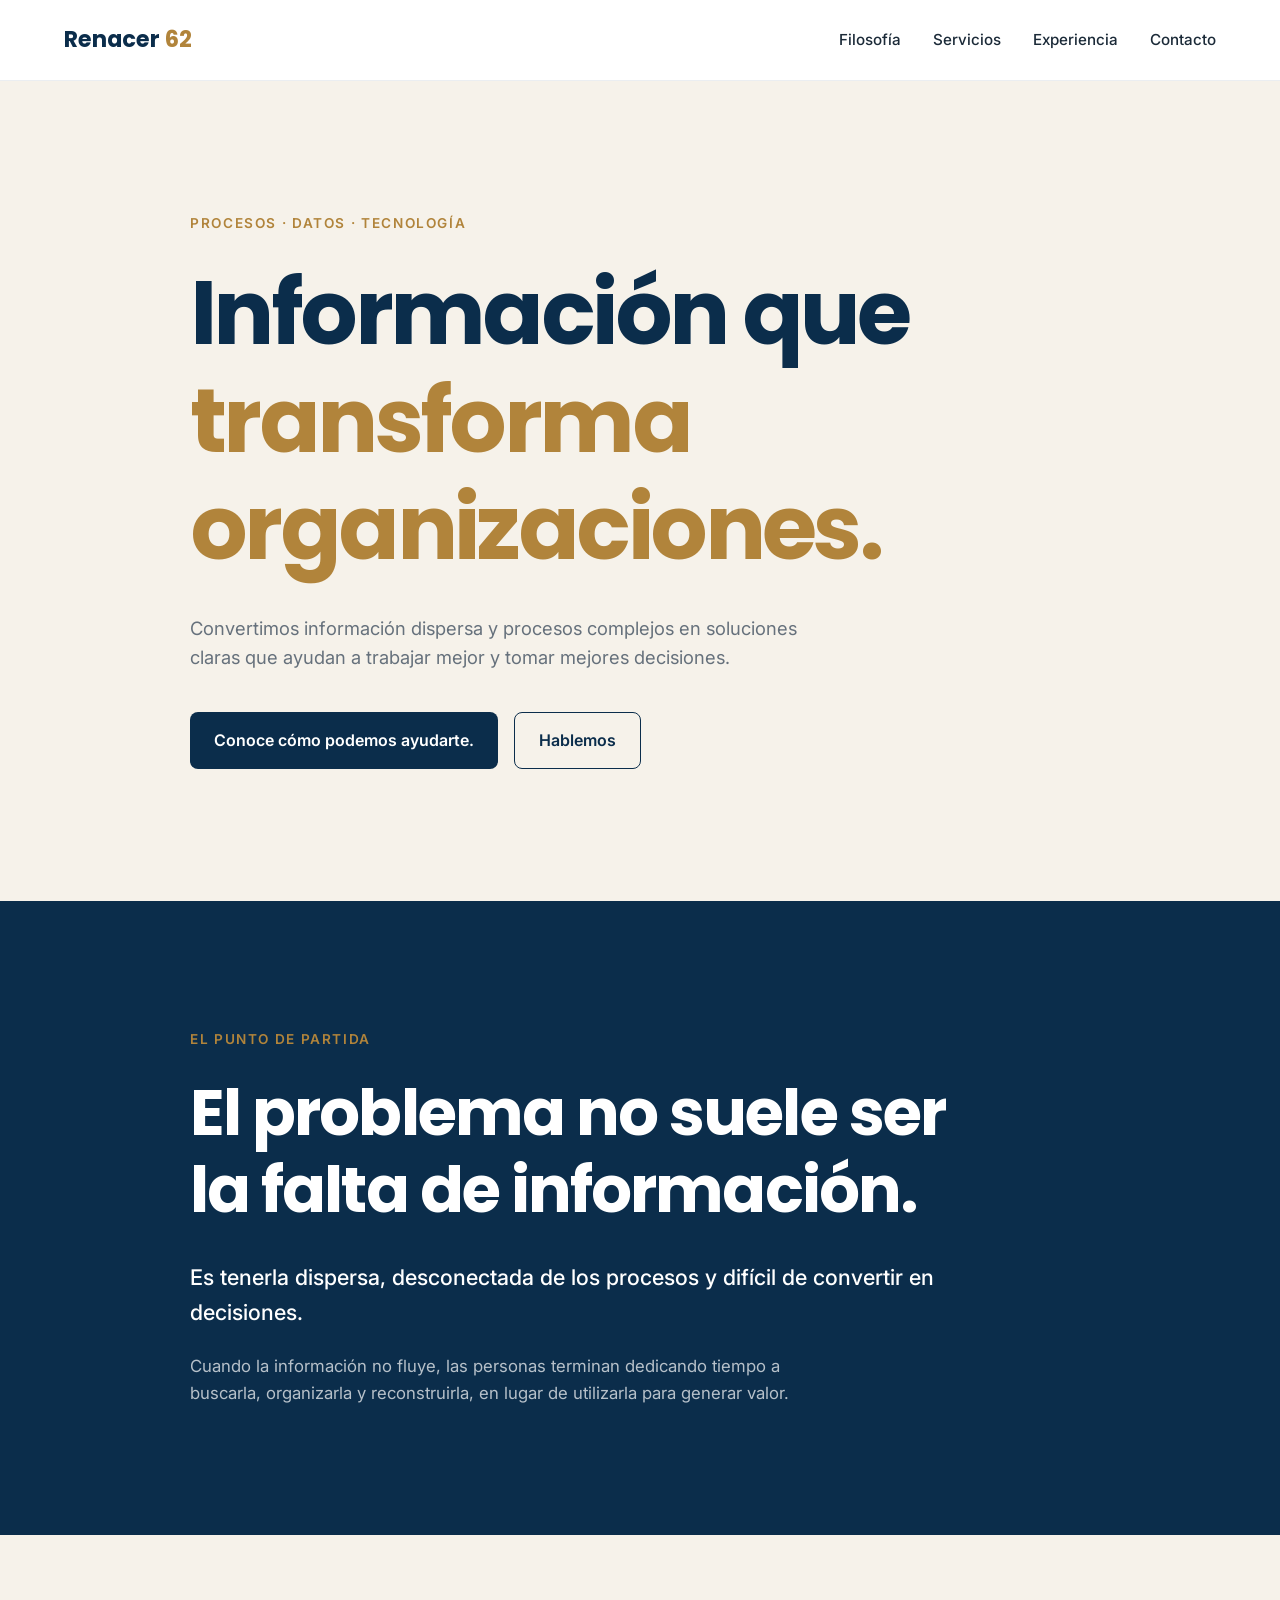
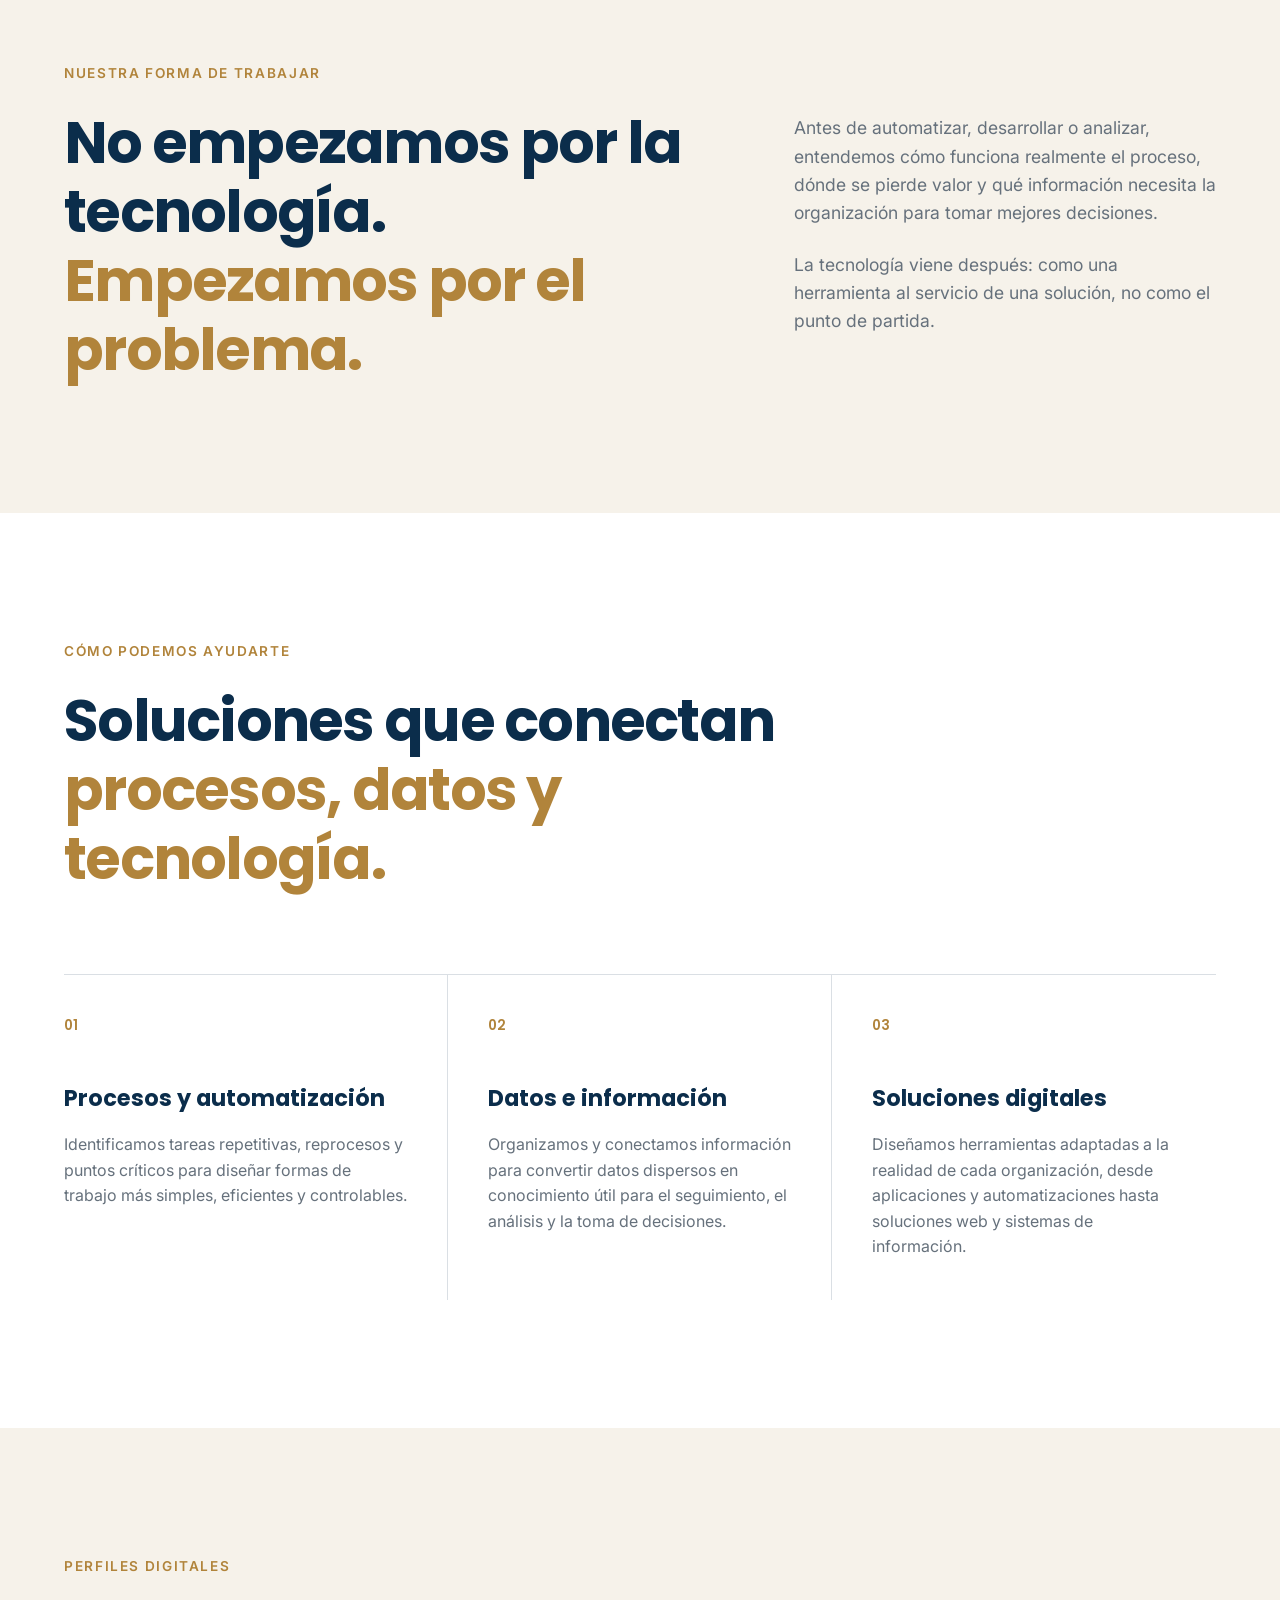
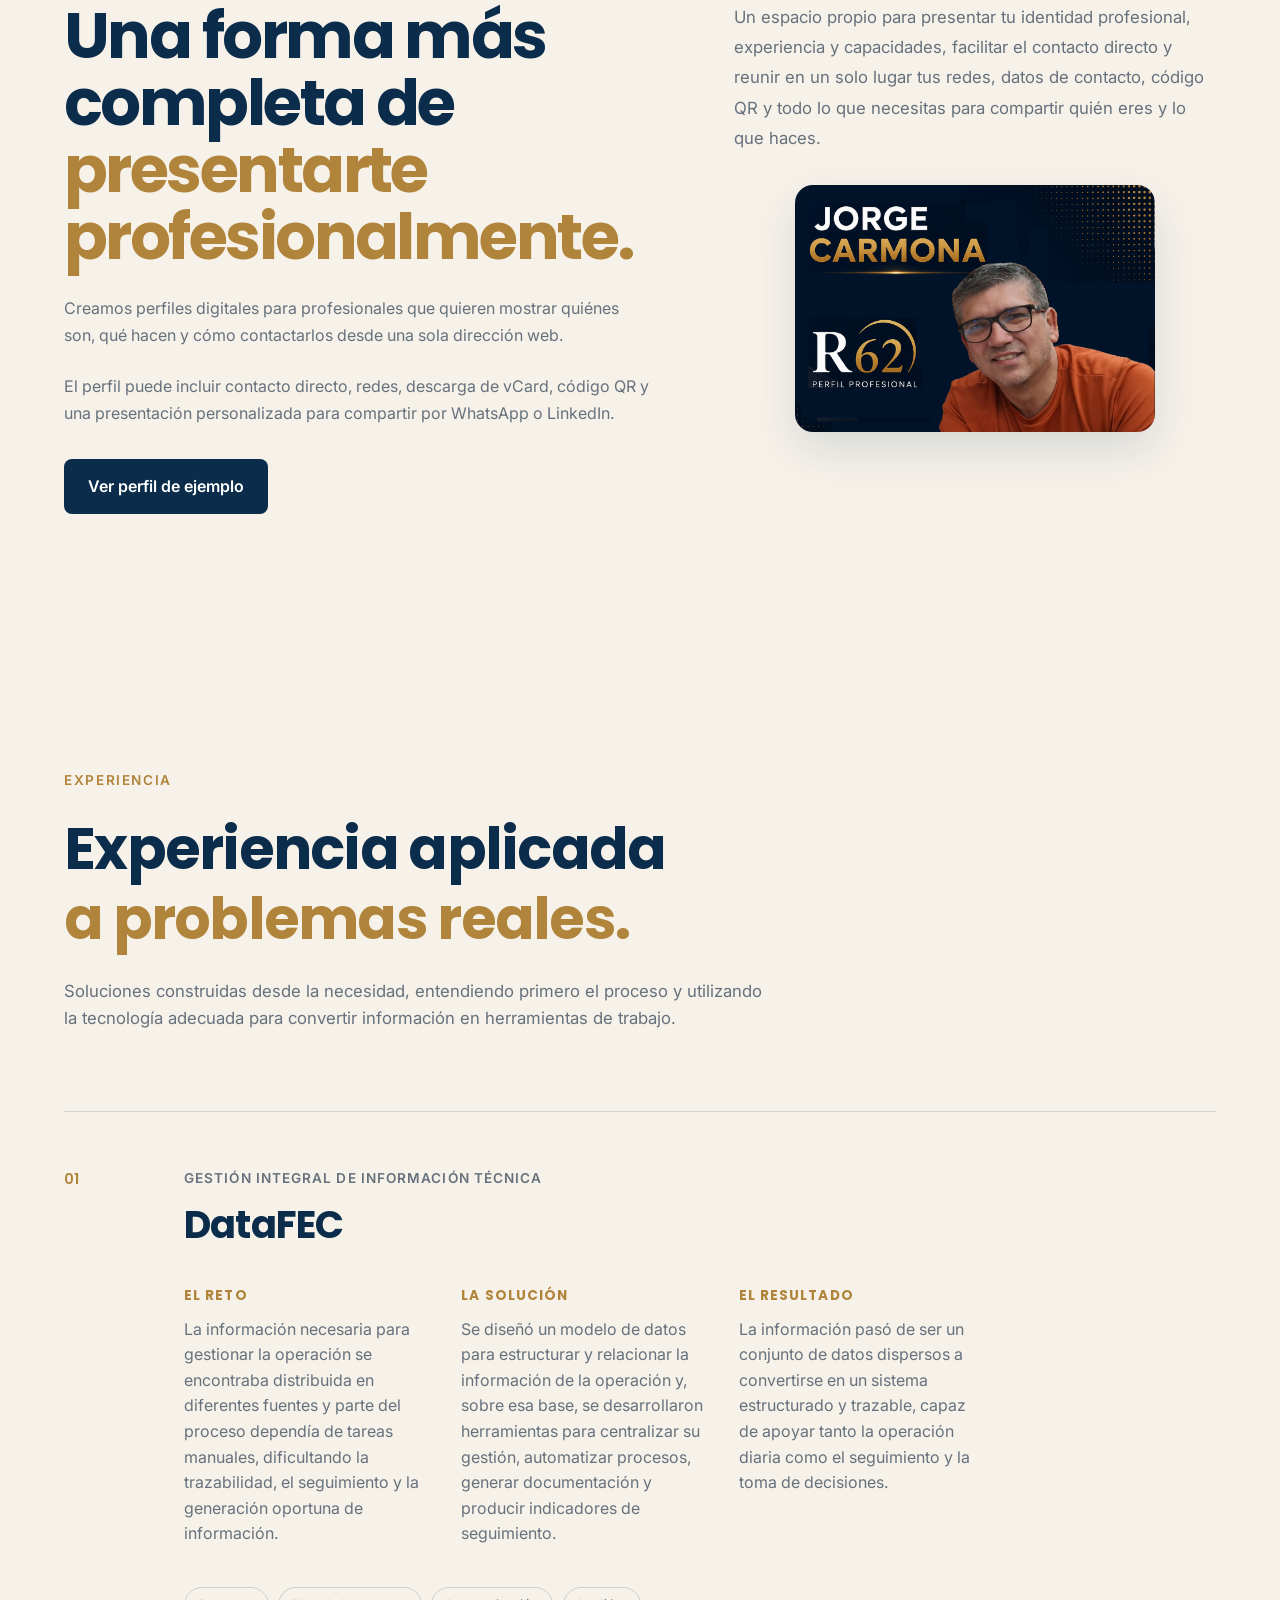
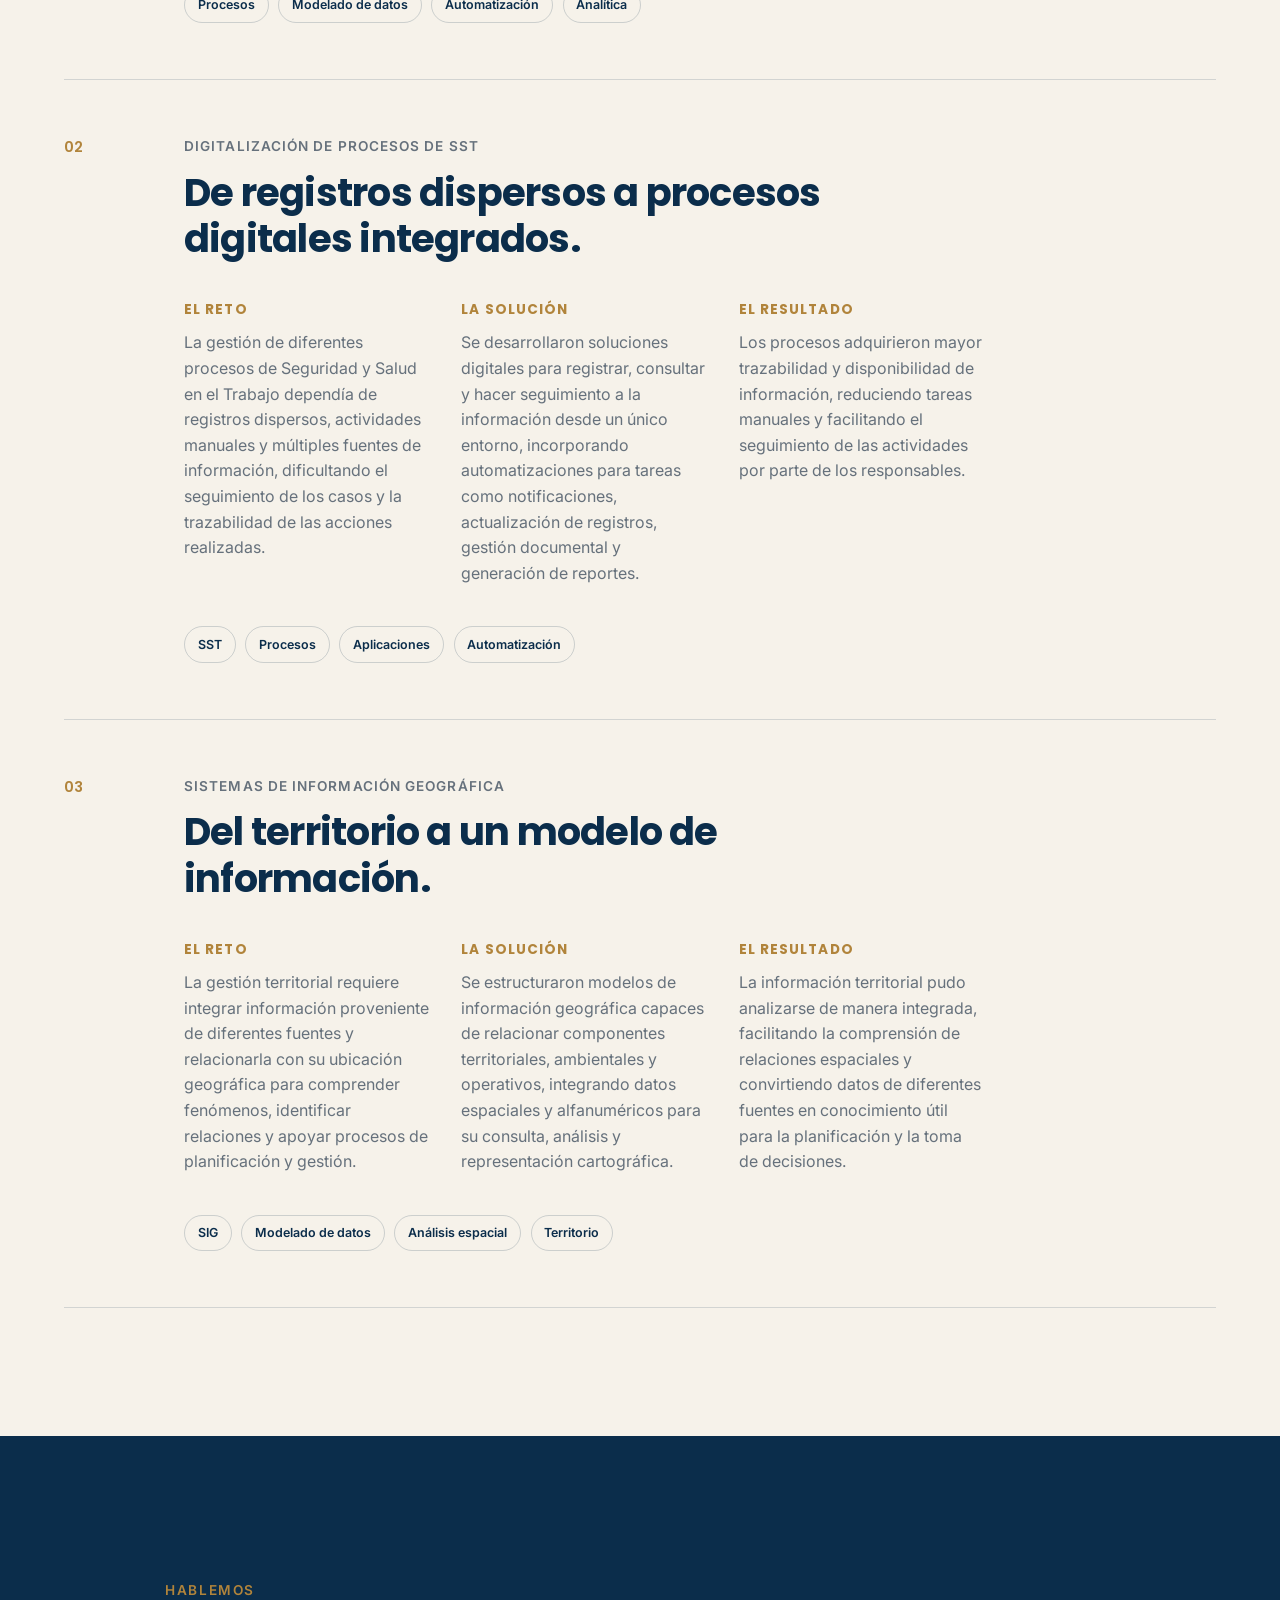
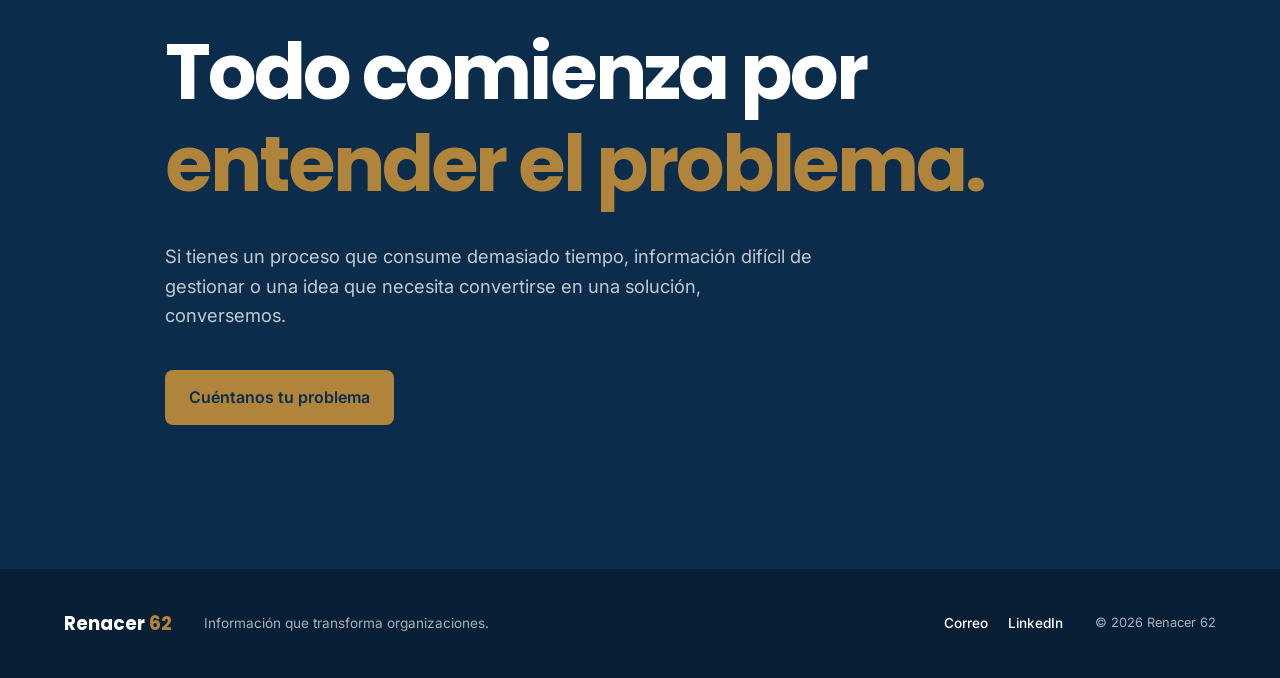
==== commit 5998601f: "Actualización de QR y sitemap para perfil de jorge-carmona" ====
--- a/index.html
+++ b/index.html
@@ -274,7 +274,7 @@
                         </p>
 
                         <a
-                            href="/perfiles/jorge/"
+                            href="/perfiles/jorge-carmona/"
                             class="button button--primary"
                         >
                             Ver perfil de ejemplo
@@ -295,7 +295,7 @@
                         <div class="digital-profiles__preview">
 
                             <img
-                                src="assets/img/perfiles/jorge-social.png"
+                                src="assets/img/perfiles/jorge-carmona-social.png"
                                 alt="Ejemplo de Perfil Digital profesional de Jorge Carmona"
                             >
 
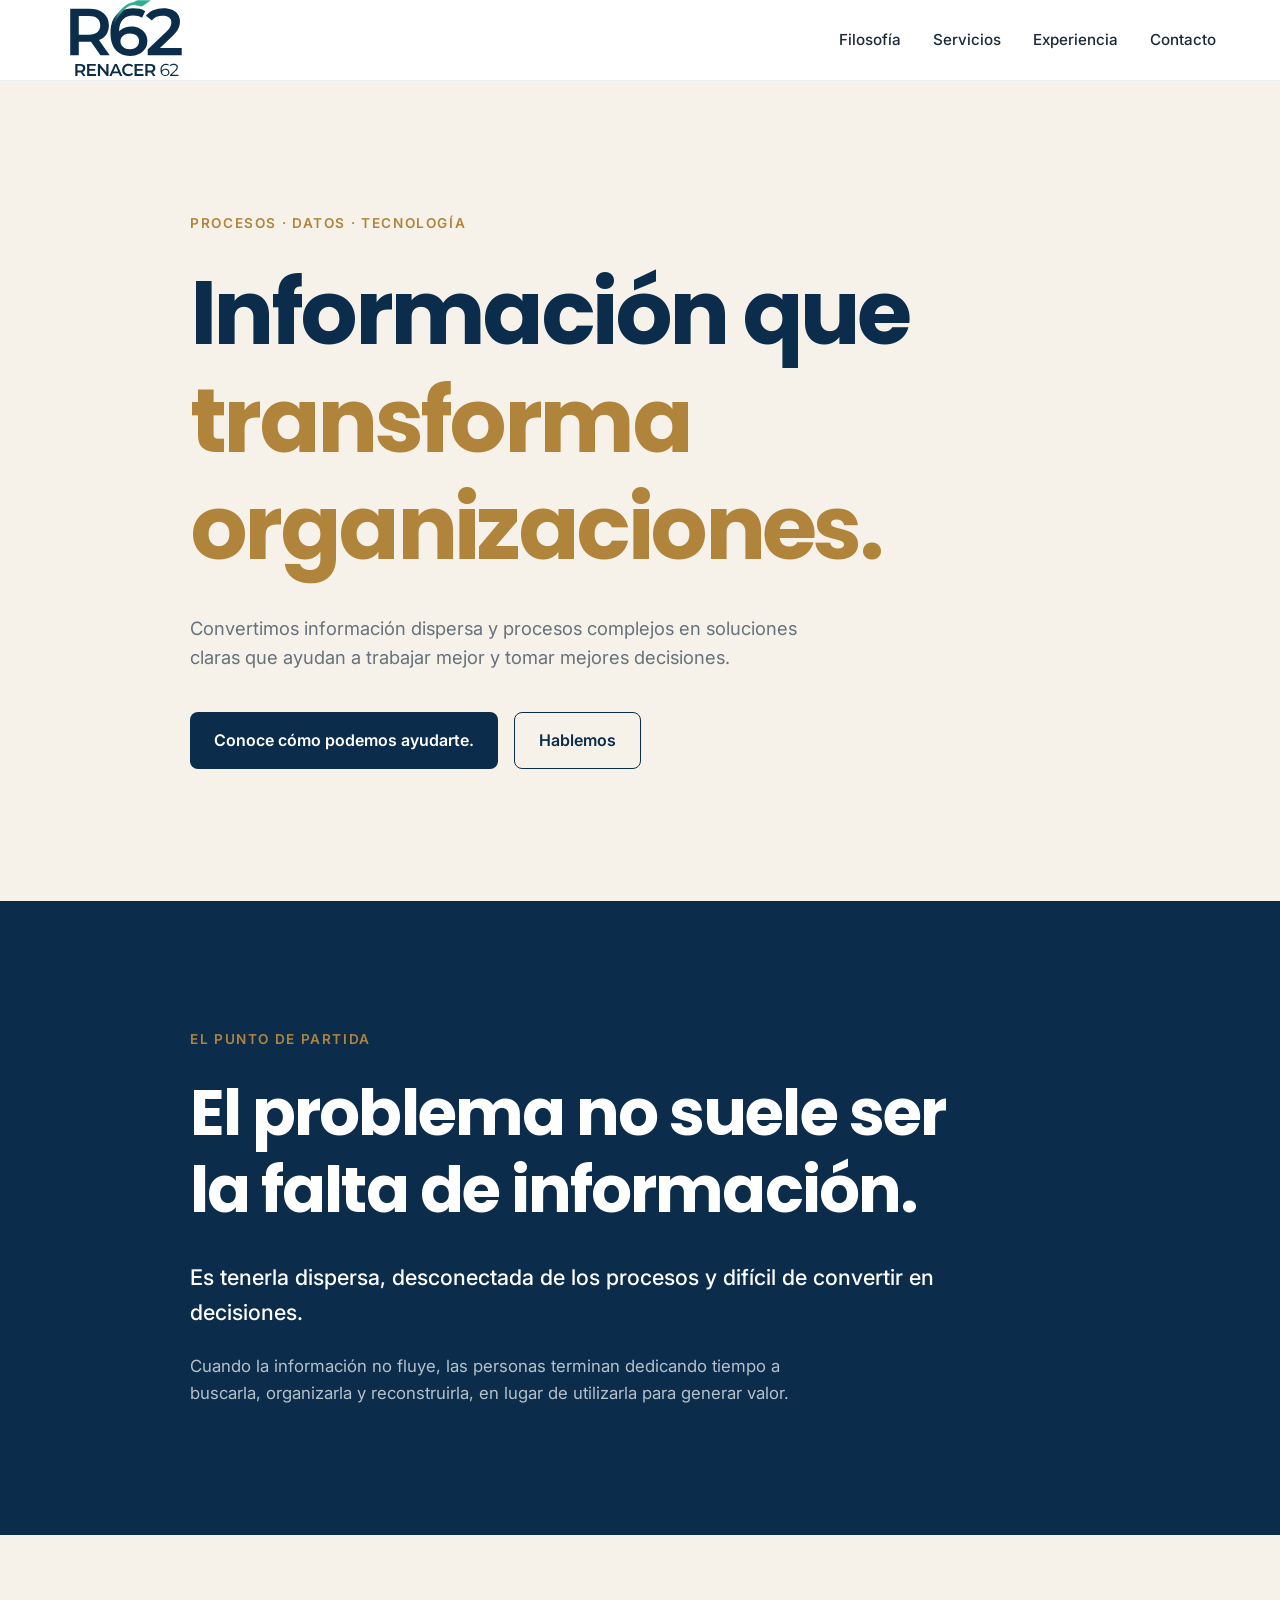
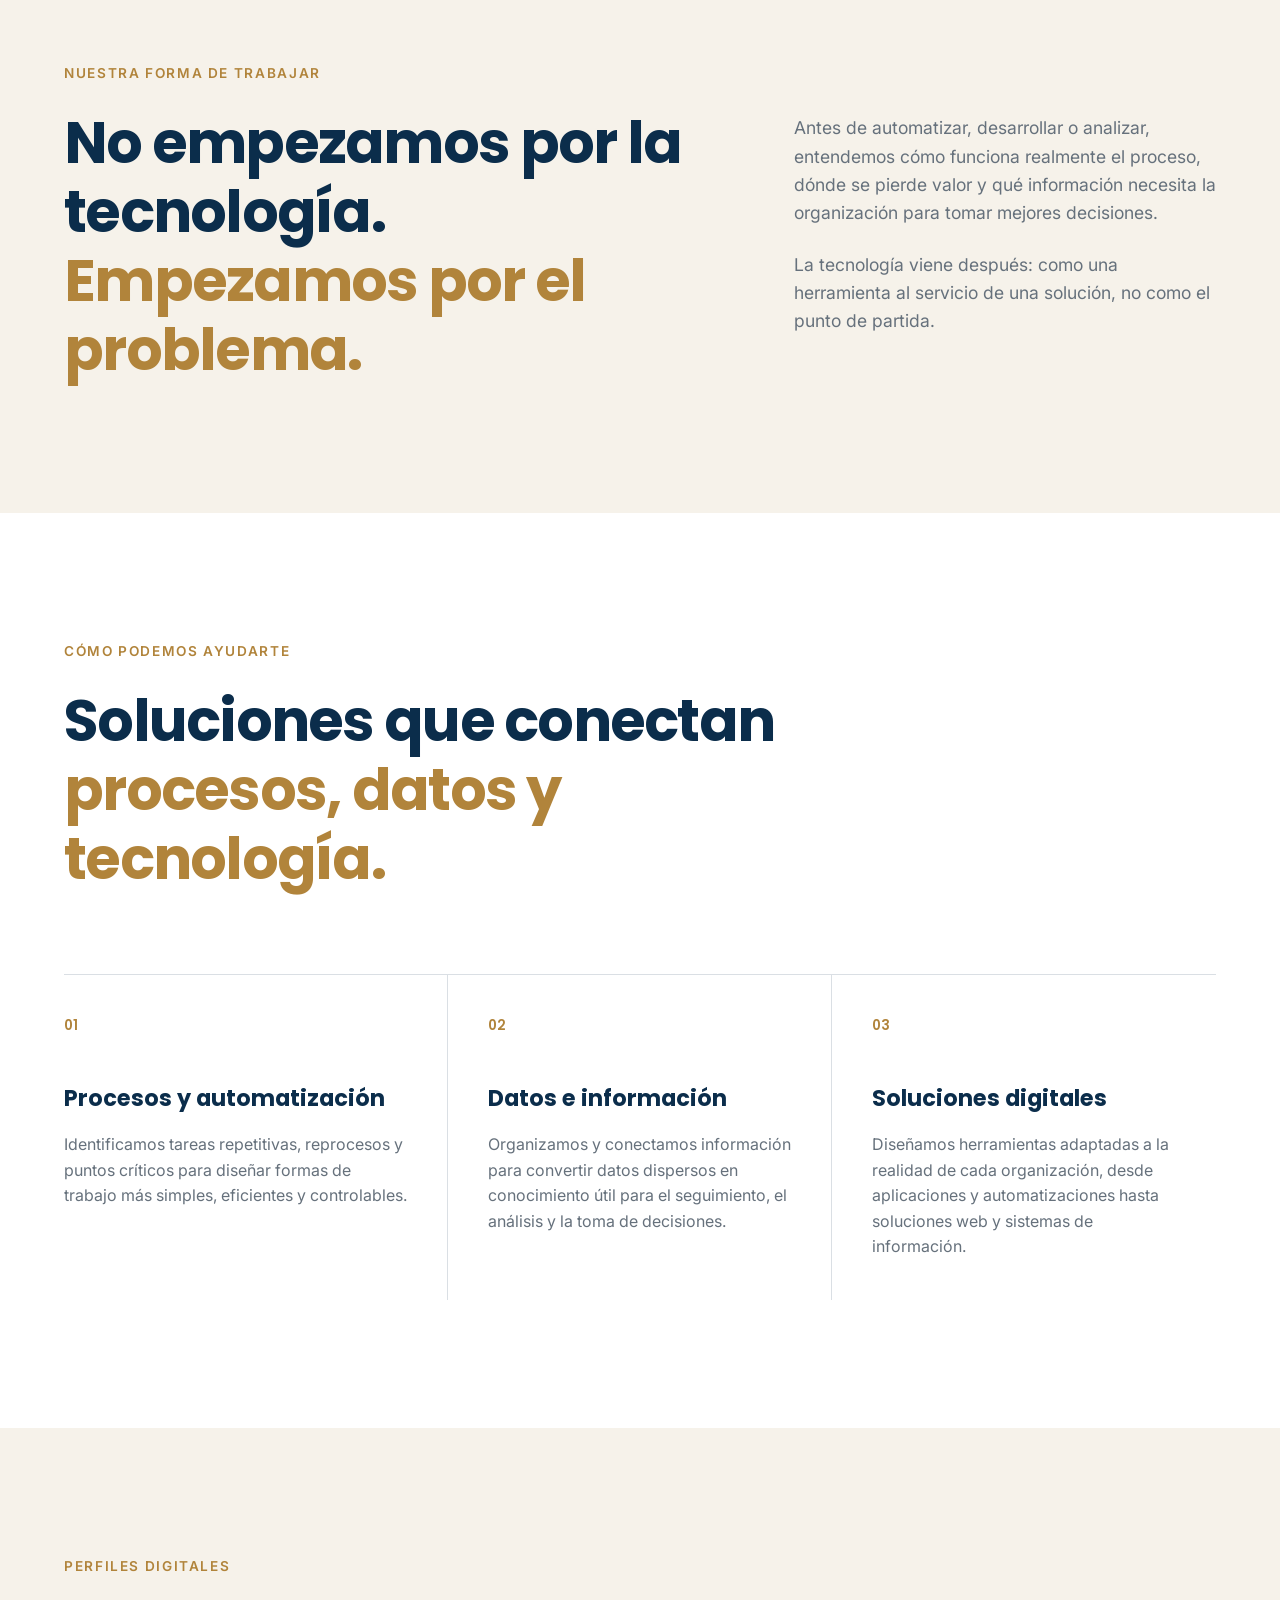
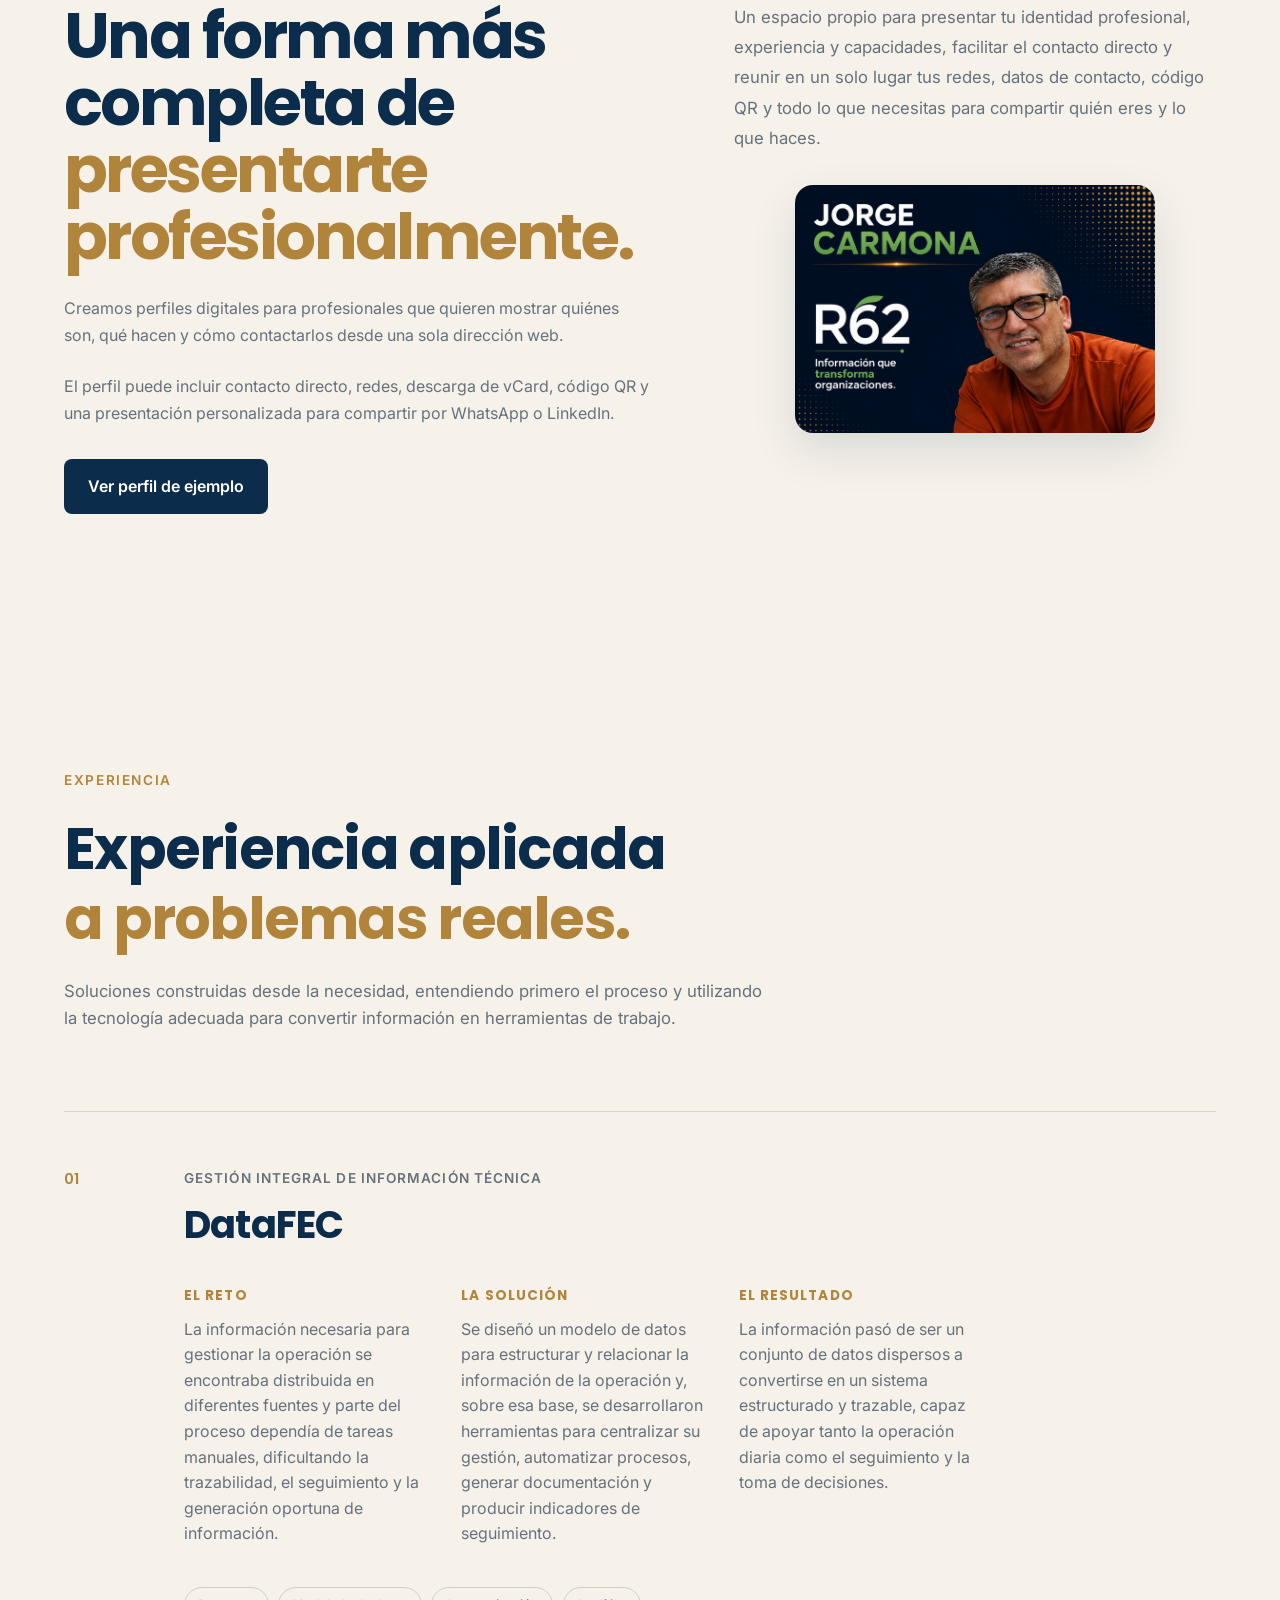
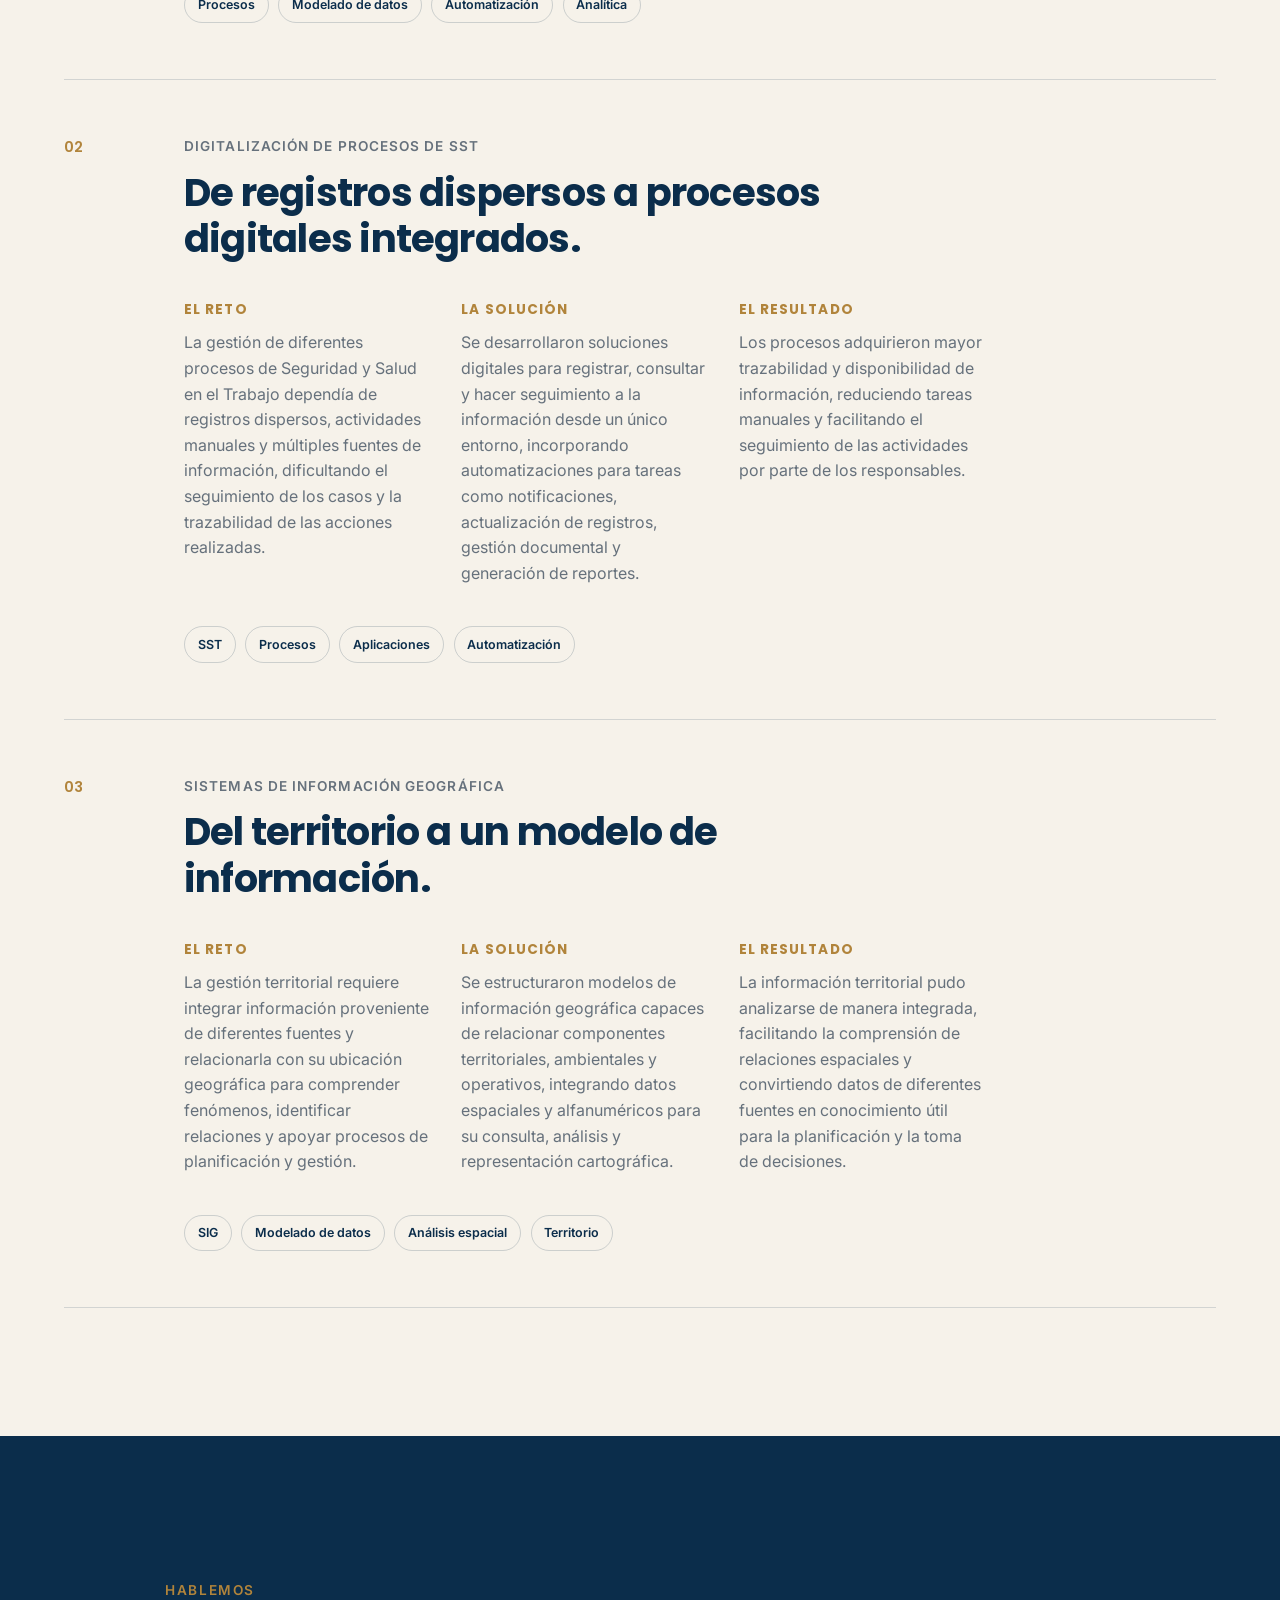
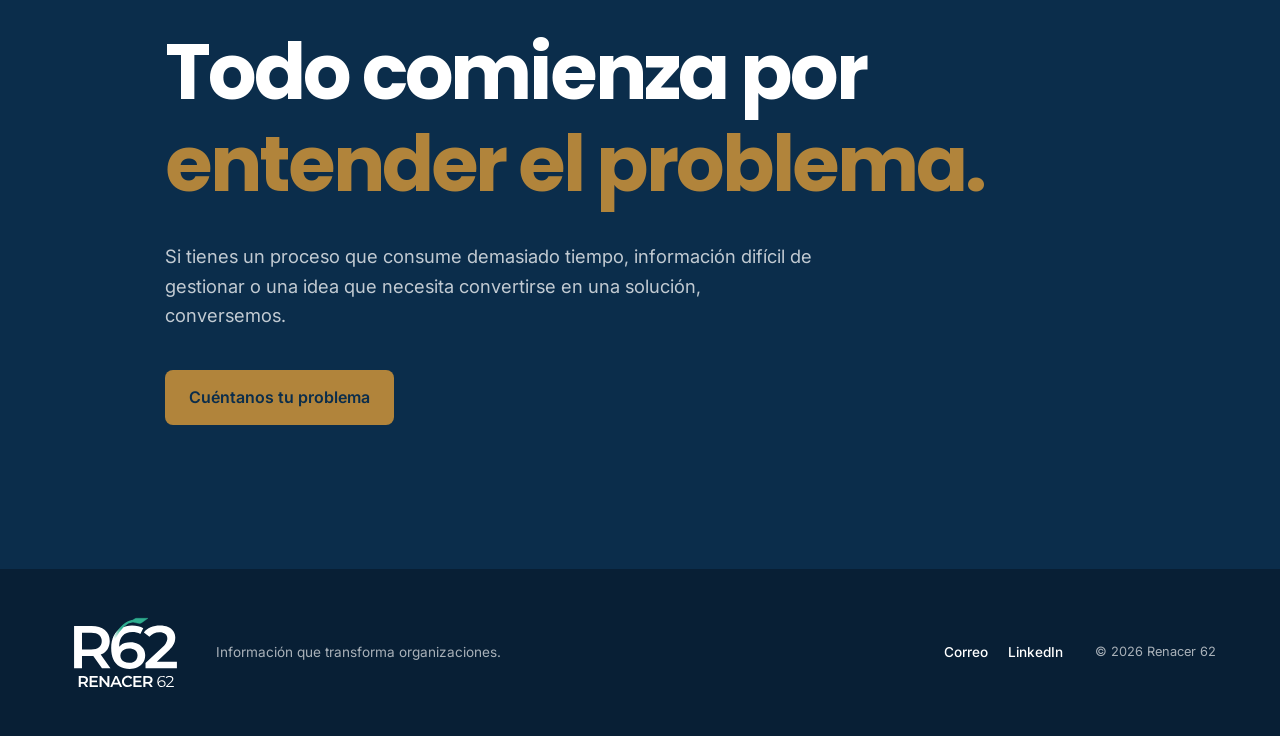
==== commit 7de36f45: "integra nueva identidad R62 y perfiles profesionales" ====
--- a/index.html
+++ b/index.html
@@ -78,8 +78,11 @@
     <header class="header">
         <div class="container header__content">
 
-            <a href="/" class="header__logo">
-            Renacer <span>62</span>
+            <a href="/" class="header__logo" aria-label="Renacer 62 - Inicio">
+                <img
+                    src="assets/brand/r62-logo-principal.svg"
+                    alt="Renacer 62"
+                >
             </a>
 
             <button
@@ -553,10 +556,18 @@
 
         <!--FOOTER-->
         <footer class="footer">
+
             <div class="container footer__content">
 
-                <a href="/" class="footer__brand">
-                    Renacer <span>62</span>
+                <a
+                    href="/"
+                    class="footer__brand"
+                    aria-label="Renacer 62 - Inicio"
+                >
+                    <img
+                        src="assets/brand/r62-logo-negativo.svg"
+                        alt="Renacer 62"
+                    >
                 </a>
 
                 <p class="footer__message">
@@ -564,6 +575,7 @@
                 </p>
 
                 <div class="footer__links">
+
                     <a href="mailto:jorgecarmonasig@gmail.com">
                         Correo
                     </a>
@@ -575,6 +587,7 @@
                     >
                         LinkedIn
                     </a>
+
                 </div>
 
                 <p class="footer__copyright">
@@ -582,6 +595,7 @@
                 </p>
 
             </div>
+
         </footer> <!--footer-->
 
     </main>
--- a/assets/css/main.css
+++ b/assets/css/main.css
@@ -92,14 +92,14 @@
 }
 
 .header__logo {
-    font-family: var(--font-title);
-    font-size: 1.4rem;
-    font-weight: 700;
-    color: var(--color-primary);
-}
-
-.header__logo span {
-    color: var(--color-secondary);
+    display: inline-flex;
+    align-items: center;
+}
+
+.header__logo img {
+    display: block;
+    width: 120px;
+    height: auto;
 }
 
 .header__nav {
@@ -683,6 +683,17 @@
     color: var(--color-secondary);
 }
 
+.footer__brand {
+    display: inline-flex;
+    align-items: center;
+}
+
+.footer__brand img {
+    display: block;
+    width: 120px;
+    height: auto;
+}
+
 .footer__message {
     font-size: 0.85rem;
 }
@@ -743,6 +754,10 @@
 /* TABLET */
 @media (max-width: 900px) {
 
+    .header__logo img {
+        width: 90px;
+    }
+
     .hero {
         min-height: auto;
         padding-block: 6rem;
@@ -797,9 +812,9 @@
         min-height: 70px;
     }
 
-    .header__logo {
+    /* .header__logo {
         font-size: 1.2rem;
-    }
+    } */
 
     .header__toggle {
     display: block;
@@ -895,15 +910,21 @@
     }
 
     .footer__content {
+        display: flex;
         flex-direction: column;
         align-items: flex-start;
-        gap: 1rem;
+        gap: 1.5rem;
+    }
+
+    .footer__brand img {
+        width: 110px;
     }
 
     .footer__links {
-        flex-wrap: wrap;
-    }
-
+        display: flex;
+        gap: 1.5rem;
+    }
+    
     .case__detail {
     grid-template-columns: 1fr;
     gap: 1.75rem;
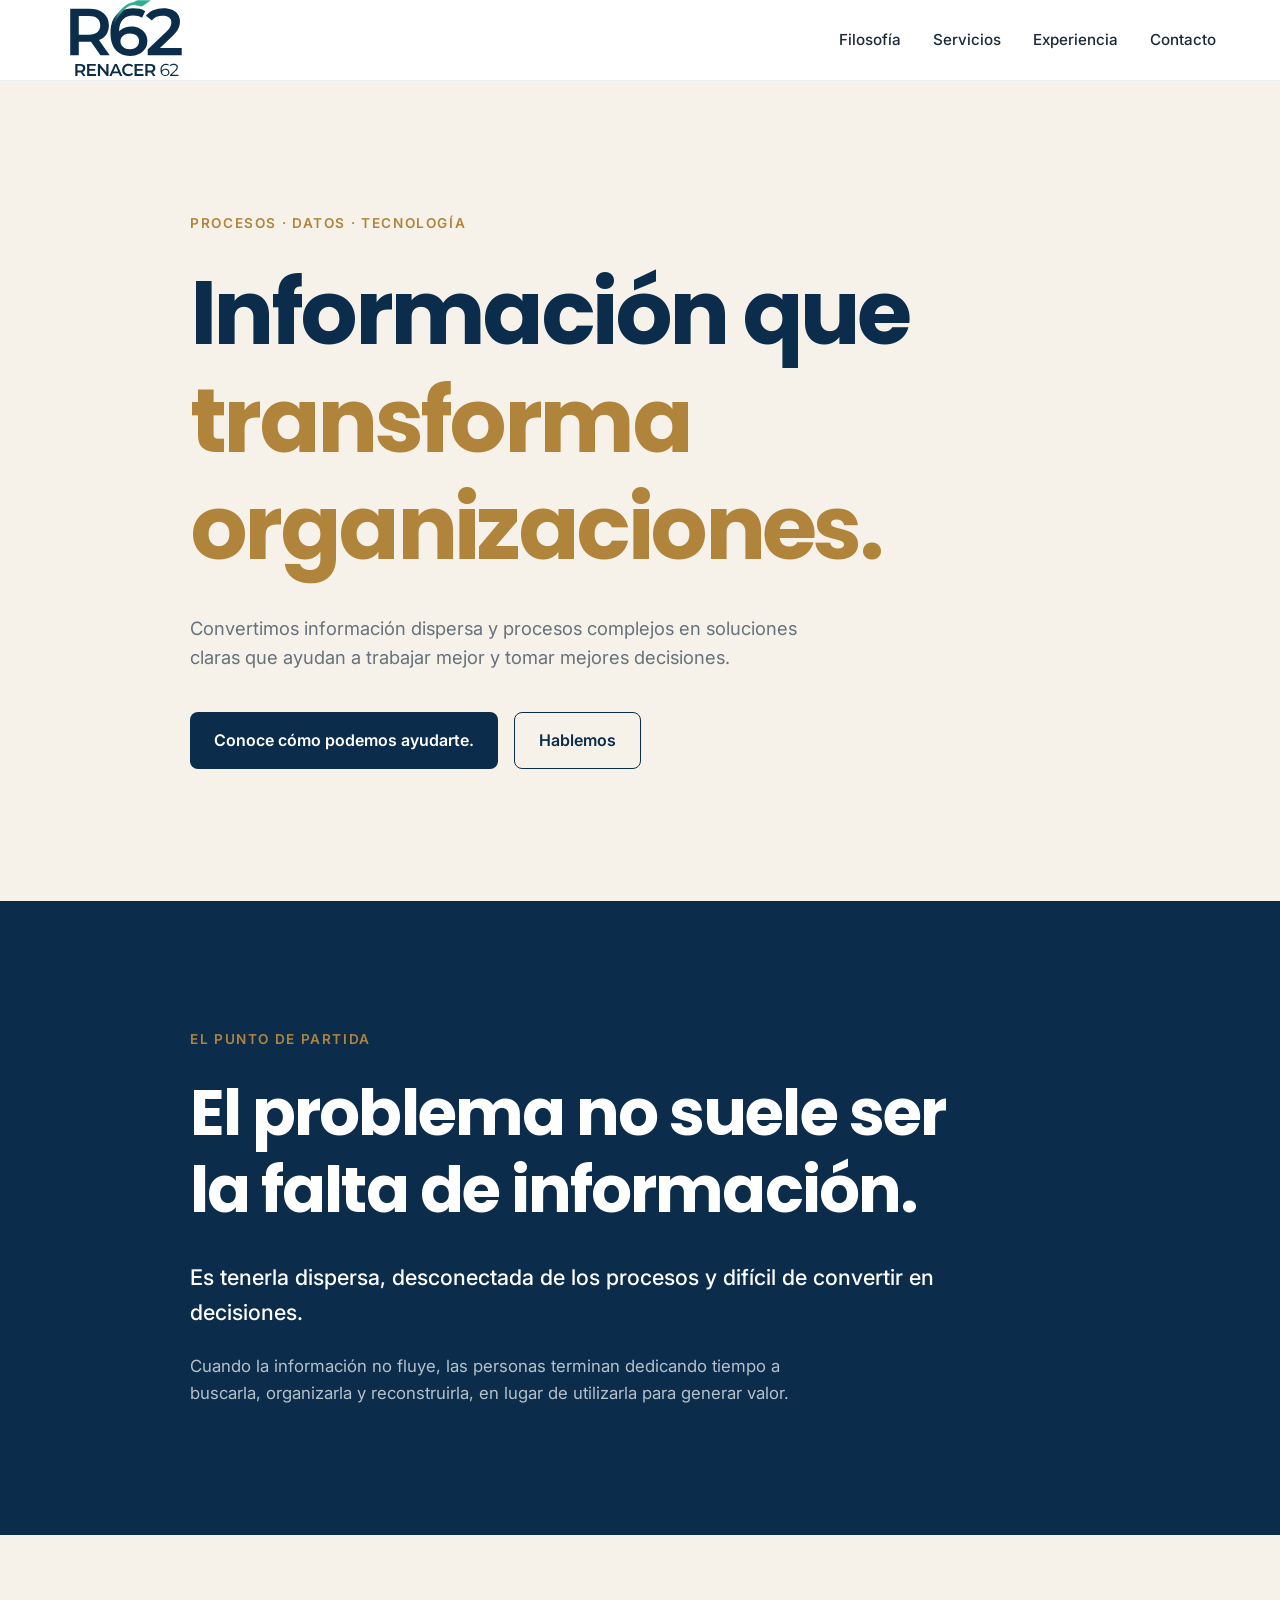
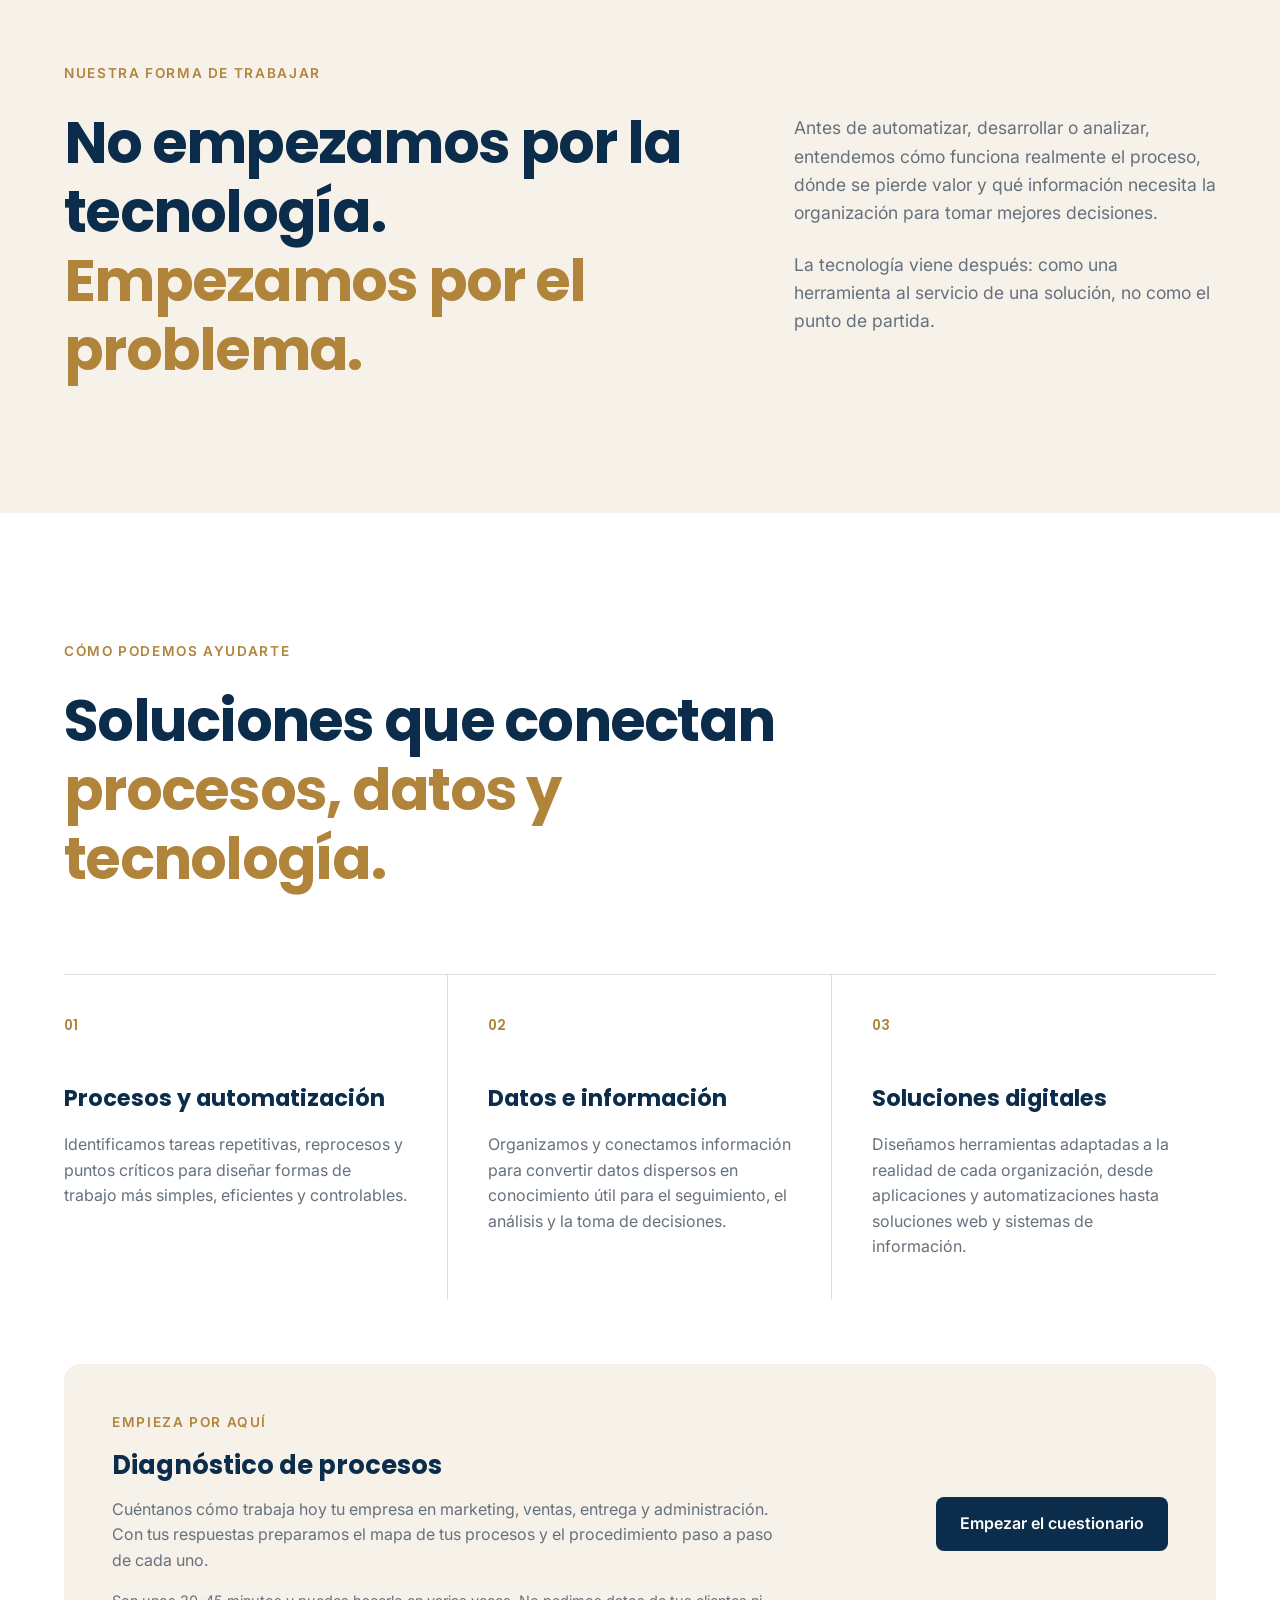
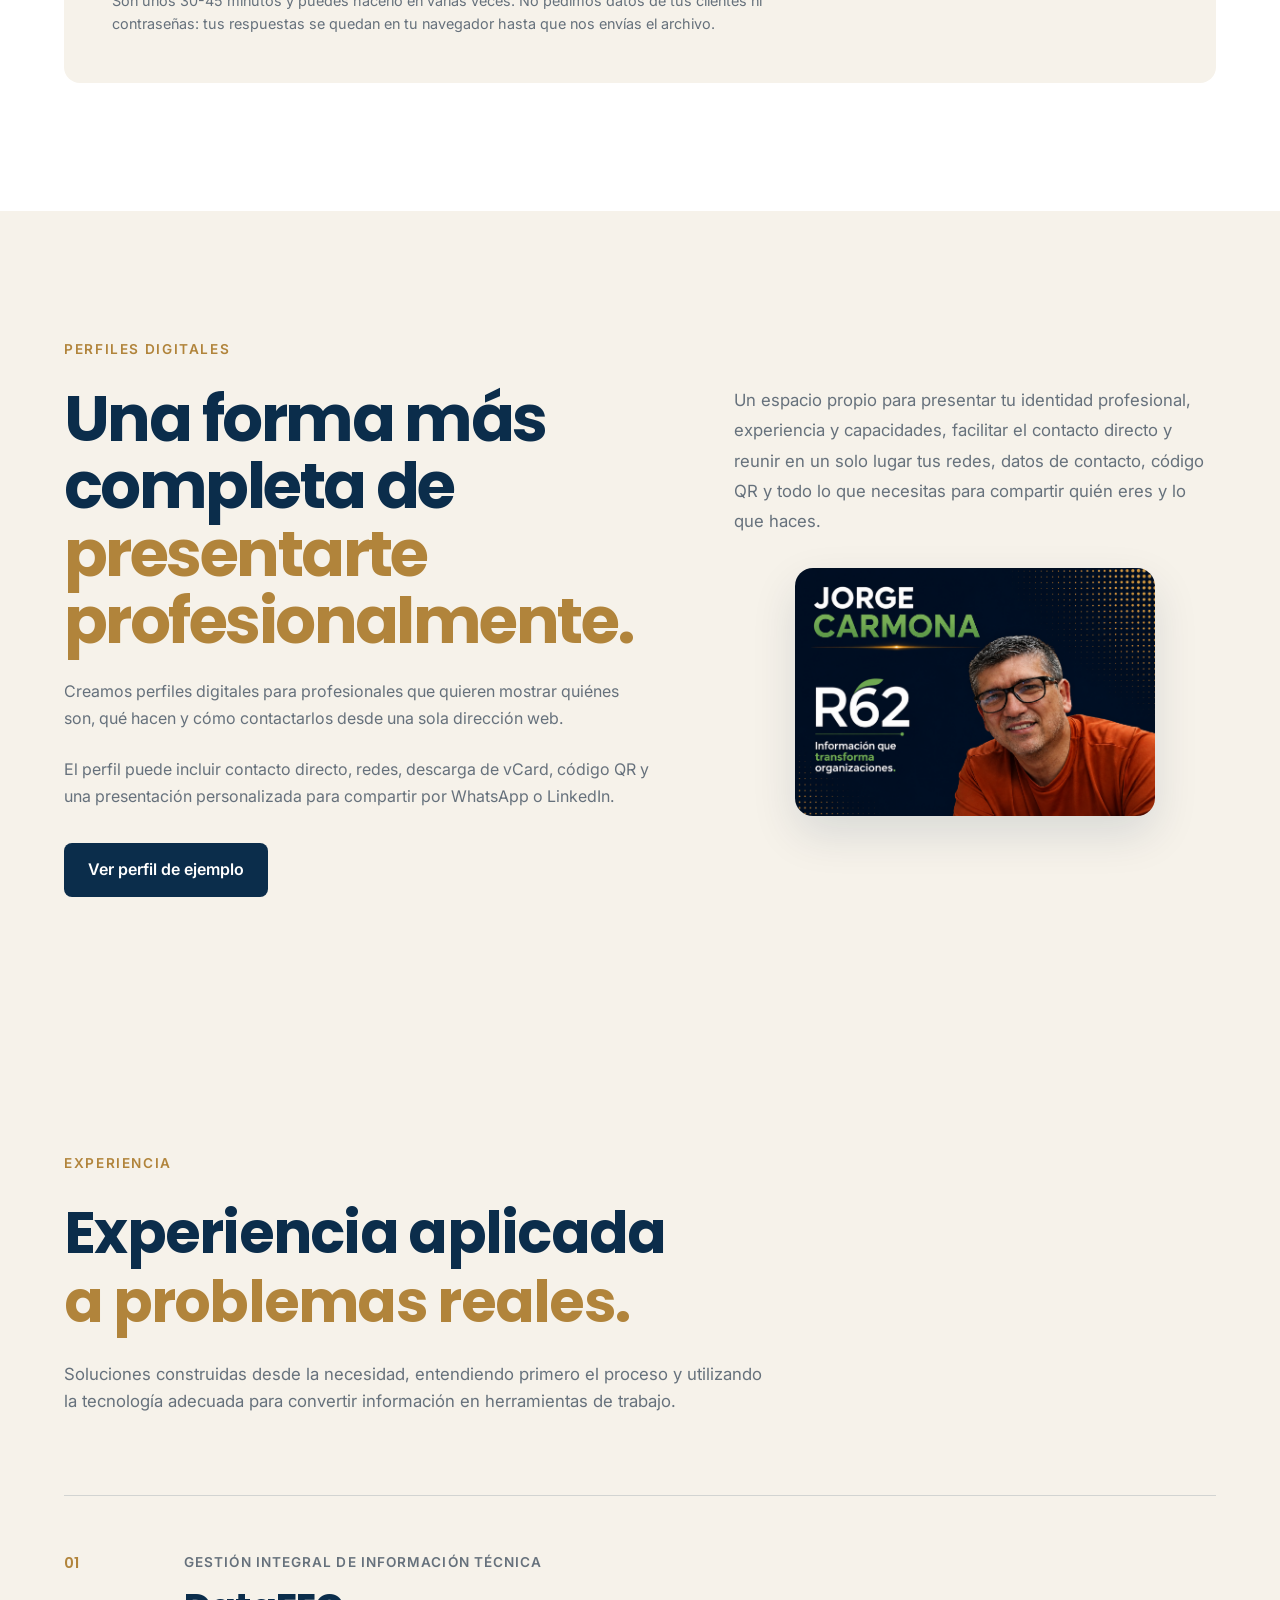
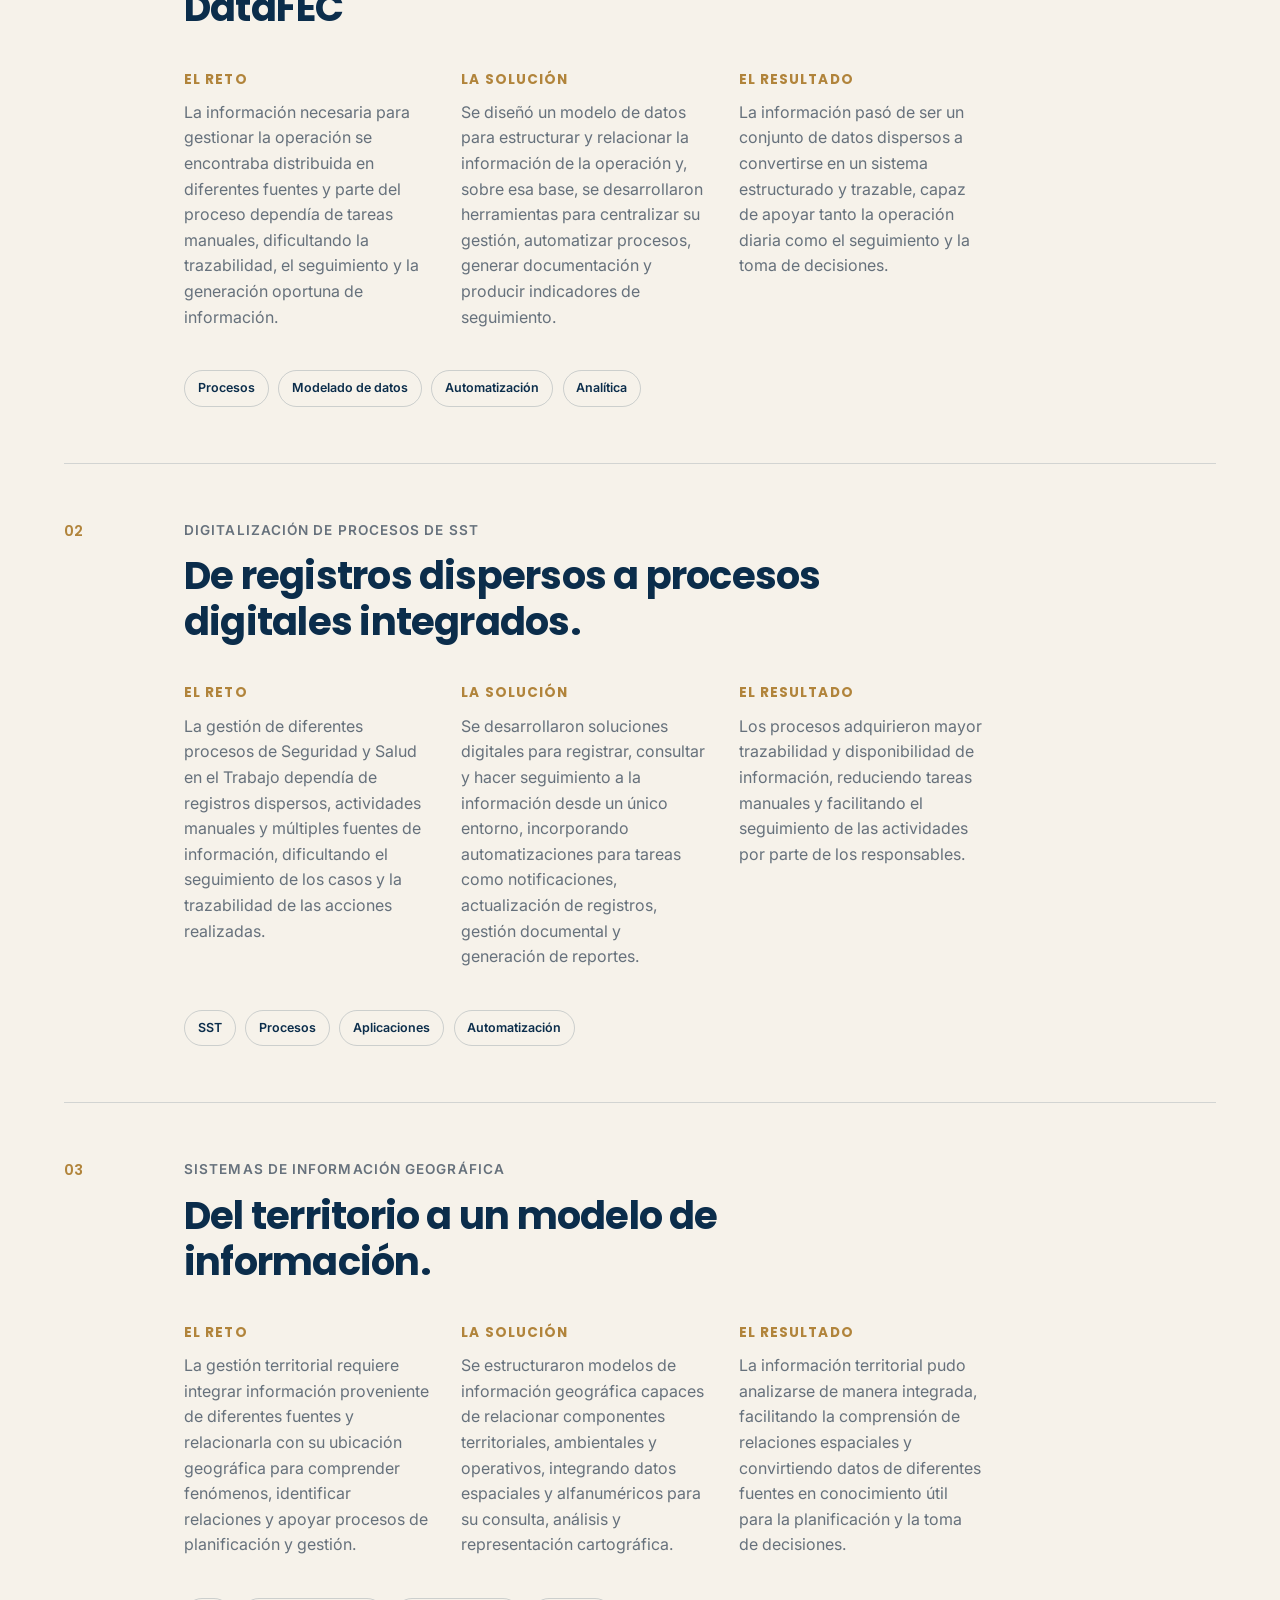
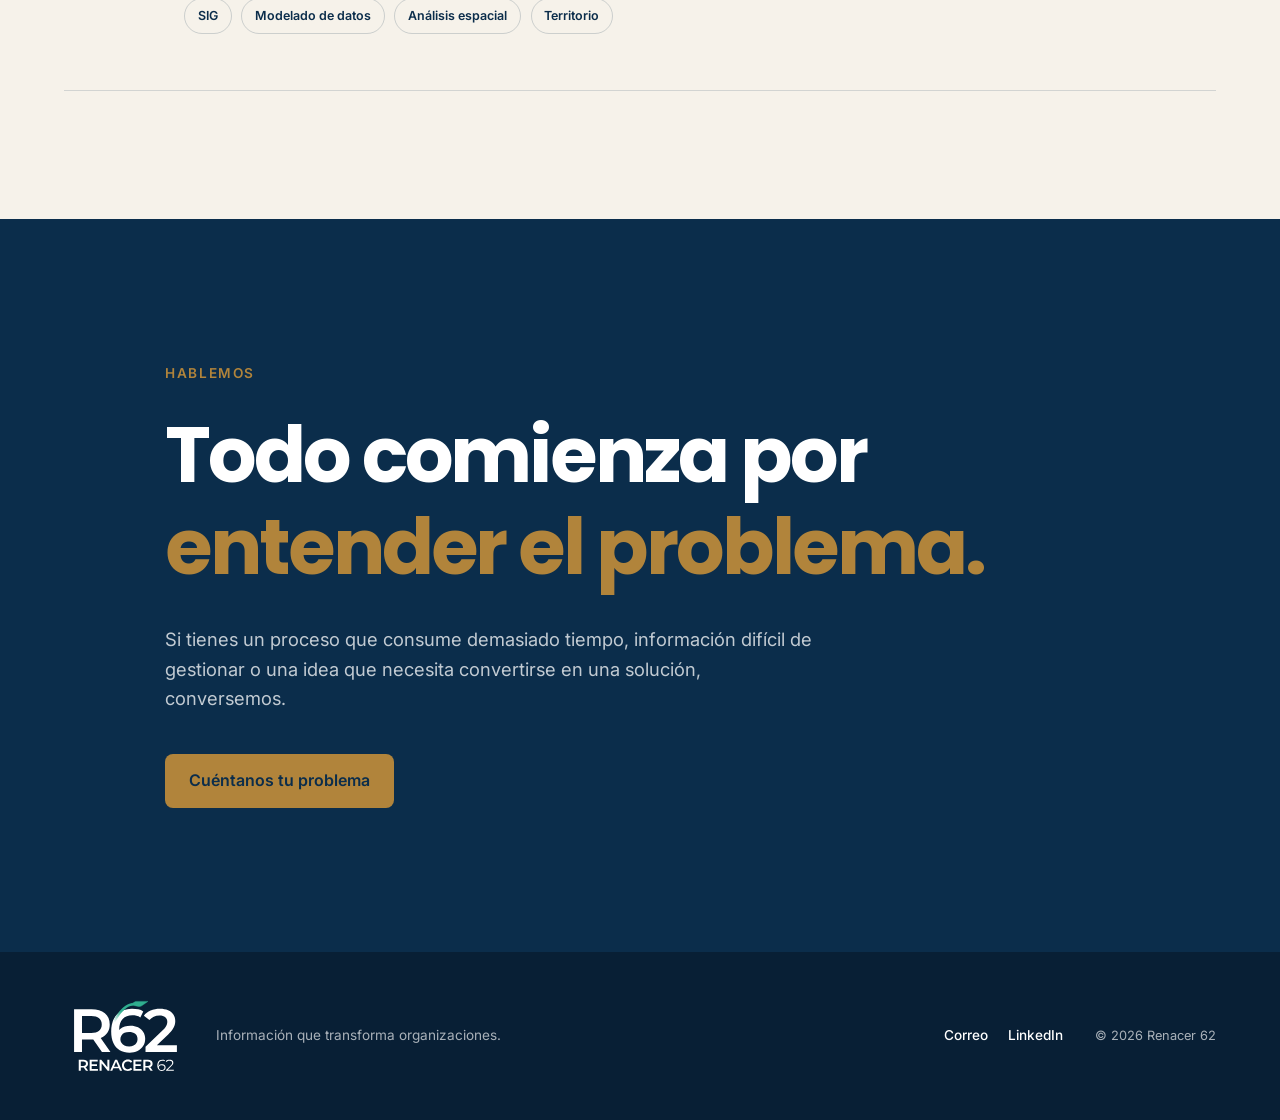
==== commit 6d47ff47: "Agrega el cuestionario de diagnóstico de procesos - Nueva página /diagnostico/ con el cuestionario (" ====
--- a/index.html
+++ b/index.html
@@ -36,6 +36,13 @@
     >
 
     <!--Favicon-->
+    <link
+        rel="icon"
+        type="image/png"
+        sizes="16x16"
+        href="assets/icons/favicon-16x16.png"
+    >
+
     <link
         rel="icon"
         type="image/png"
@@ -245,6 +252,33 @@
 
                 </div>
 
+                <!--DIAGNOSTICO DE PROCESOS-->
+                <div class="services__cta" id="diagnostico">
+
+                    <div class="services__cta-text">
+                        <p class="section-label">Empieza por aquí</p>
+
+                        <h3>Diagnóstico de procesos</h3>
+
+                        <p>
+                            Cuéntanos cómo trabaja hoy tu empresa en marketing, ventas,
+                            entrega y administración. Con tus respuestas preparamos el
+                            mapa de tus procesos y el procedimiento paso a paso de cada uno.
+                        </p>
+
+                        <p class="services__cta-note">
+                            Son unos 30-45 minutos y puedes hacerlo en varias veces.
+                            No pedimos datos de tus clientes ni contraseñas: tus respuestas
+                            se quedan en tu navegador hasta que nos envías el archivo.
+                        </p>
+                    </div>
+
+                    <a href="/diagnostico/" class="button button--primary">
+                        Empezar el cuestionario
+                    </a>
+
+                </div>
+
             </div>
         </section> <!--services-->
 
--- a/assets/css/main.css
+++ b/assets/css/main.css
@@ -361,6 +361,55 @@
     color: var(--color-text-light);
 }
 
+/* Diagnóstico de procesos (llamada al cuestionario) */
+.services__cta {
+    display: flex;
+    align-items: center;
+    justify-content: space-between;
+    gap: 3rem;
+
+    margin-top: 4rem;
+    padding: 3rem;
+    border-radius: var(--radius-medium);
+    background-color: var(--color-background);
+}
+
+.services__cta-text {
+    max-width: 680px;
+}
+
+.services__cta h3 {
+    margin-bottom: 1rem;
+    font-size: 1.6rem;
+}
+
+.services__cta p {
+    color: var(--color-text-light);
+}
+
+.services__cta .section-label {
+    margin-bottom: 1rem;
+    color: var(--color-secondary);
+}
+
+.services__cta-note {
+    margin-top: 1rem;
+    font-size: 0.9rem;
+}
+
+.services__cta .button {
+    flex-shrink: 0;
+}
+
+@media (max-width: 900px) {
+    .services__cta {
+        flex-direction: column;
+        align-items: flex-start;
+        gap: 2rem;
+        padding: 2rem 1.5rem;
+    }
+}
+
 /* ========================================
    EXPERIENCE
 ======================================== */
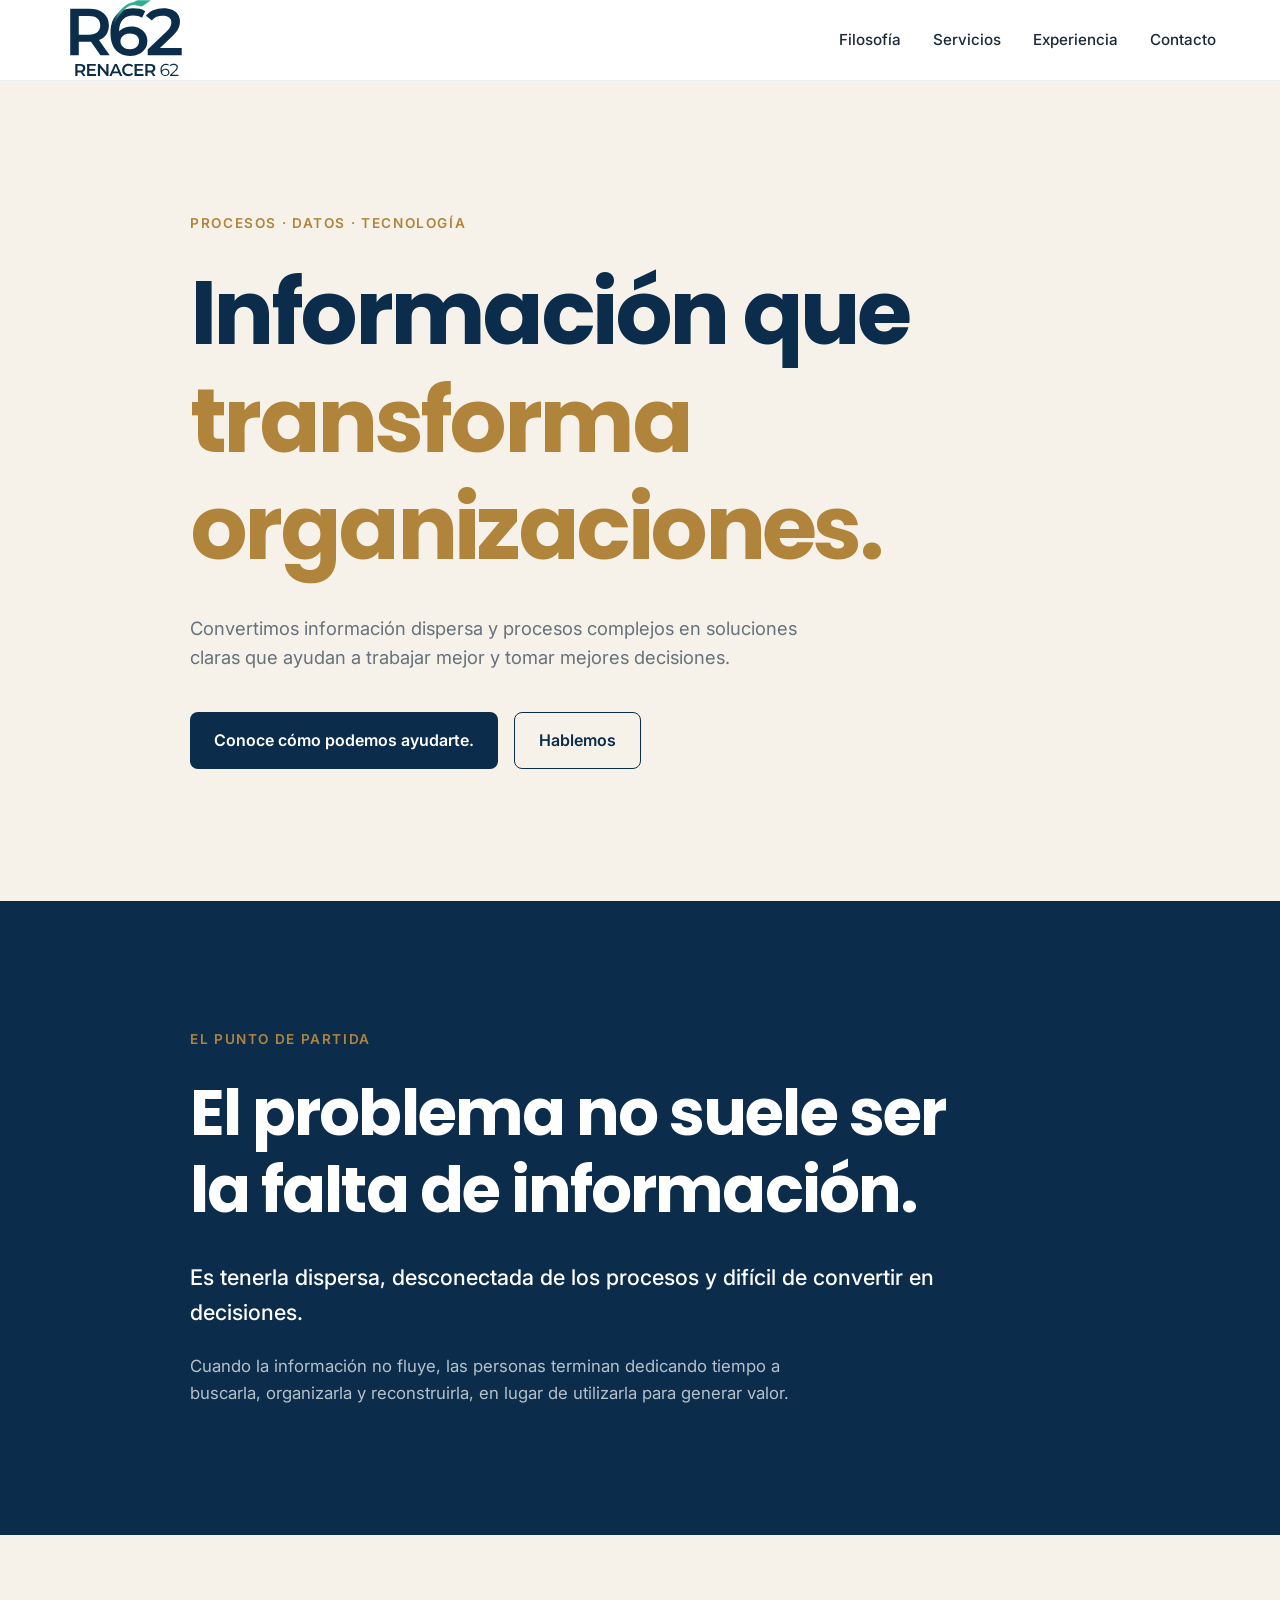
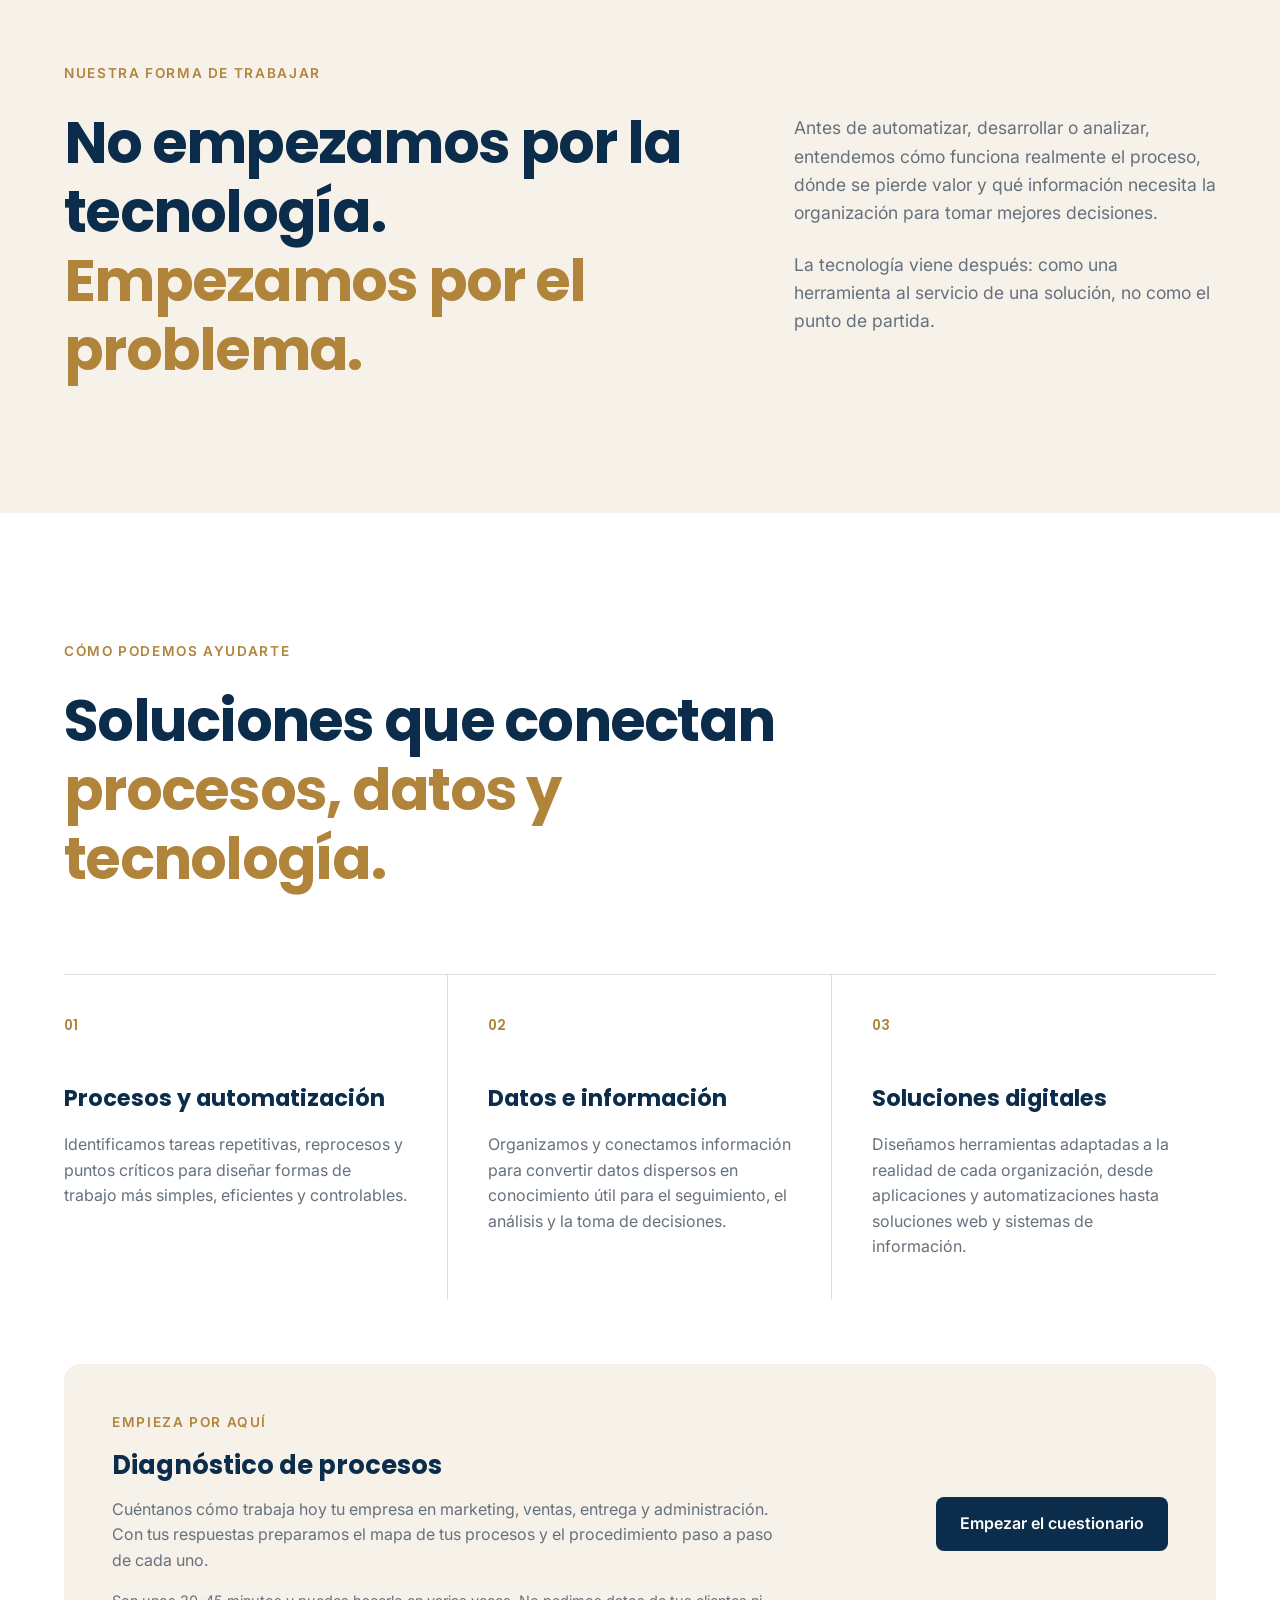
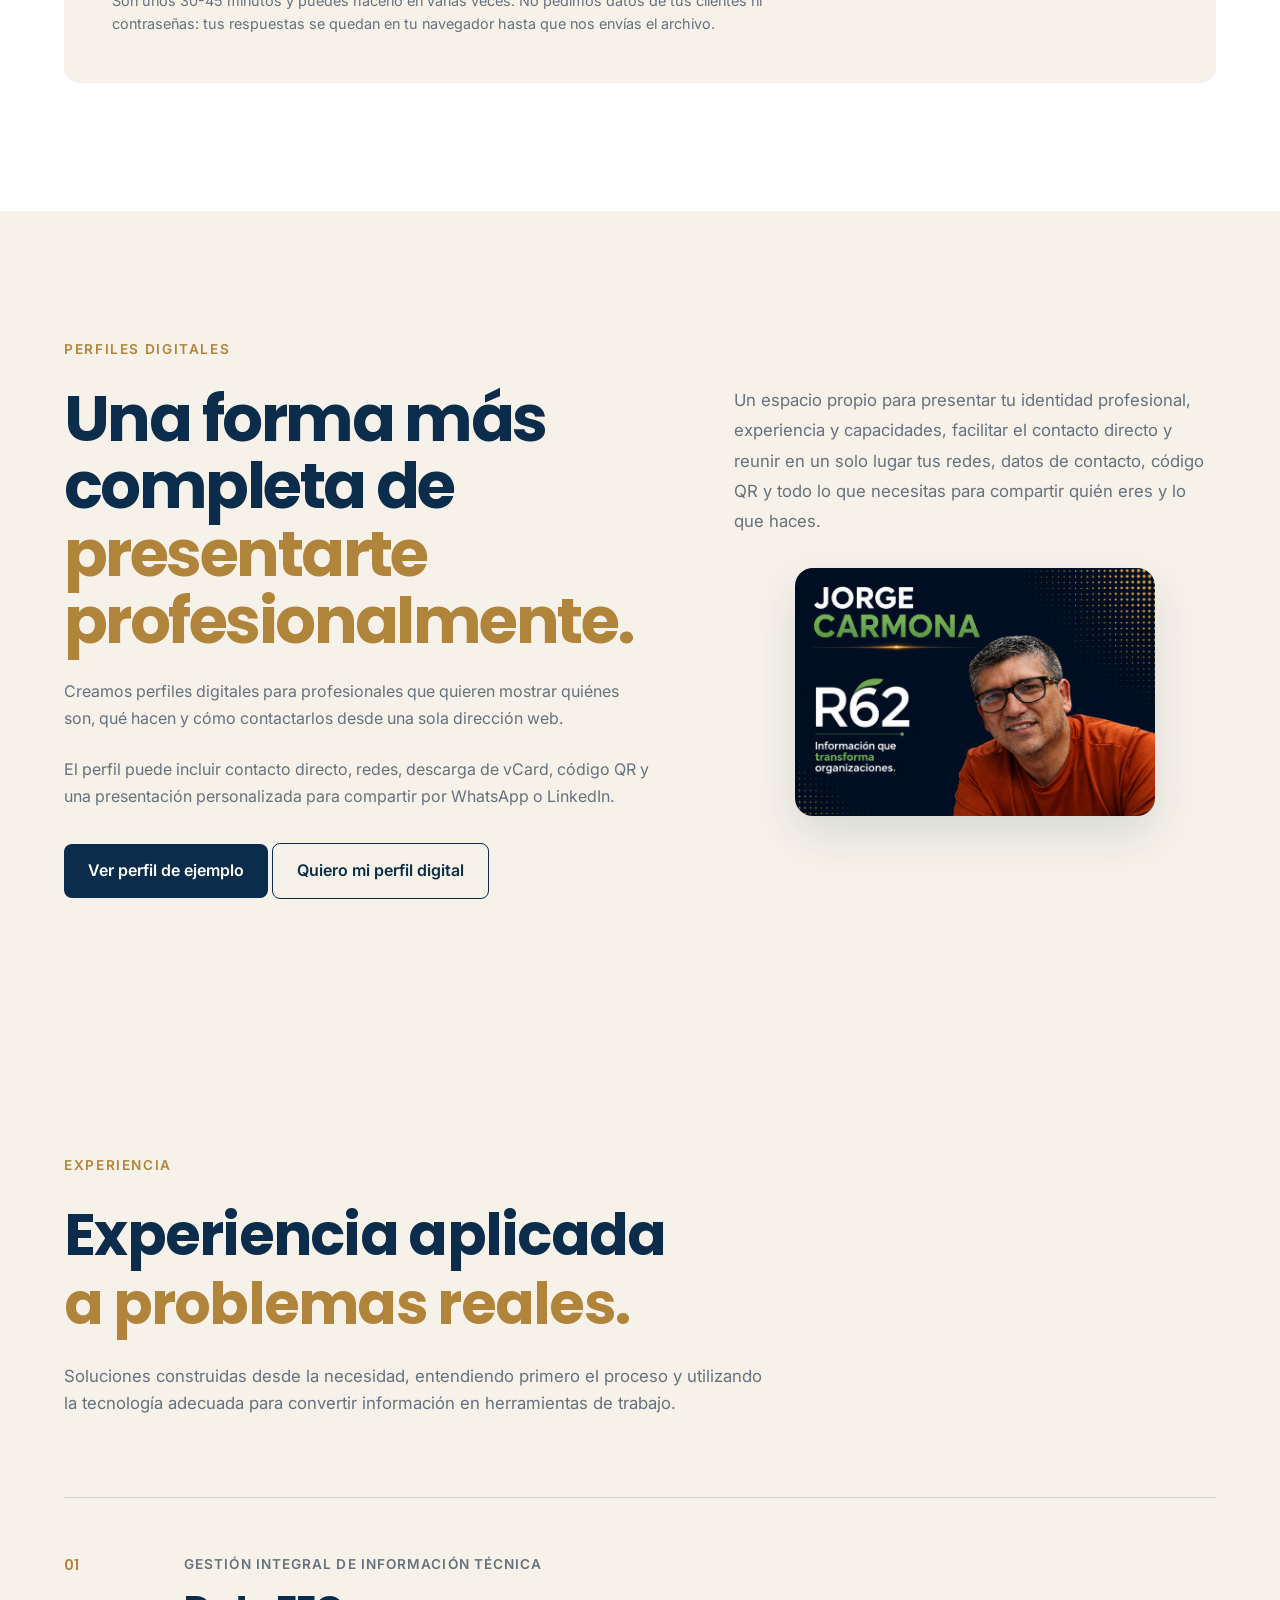
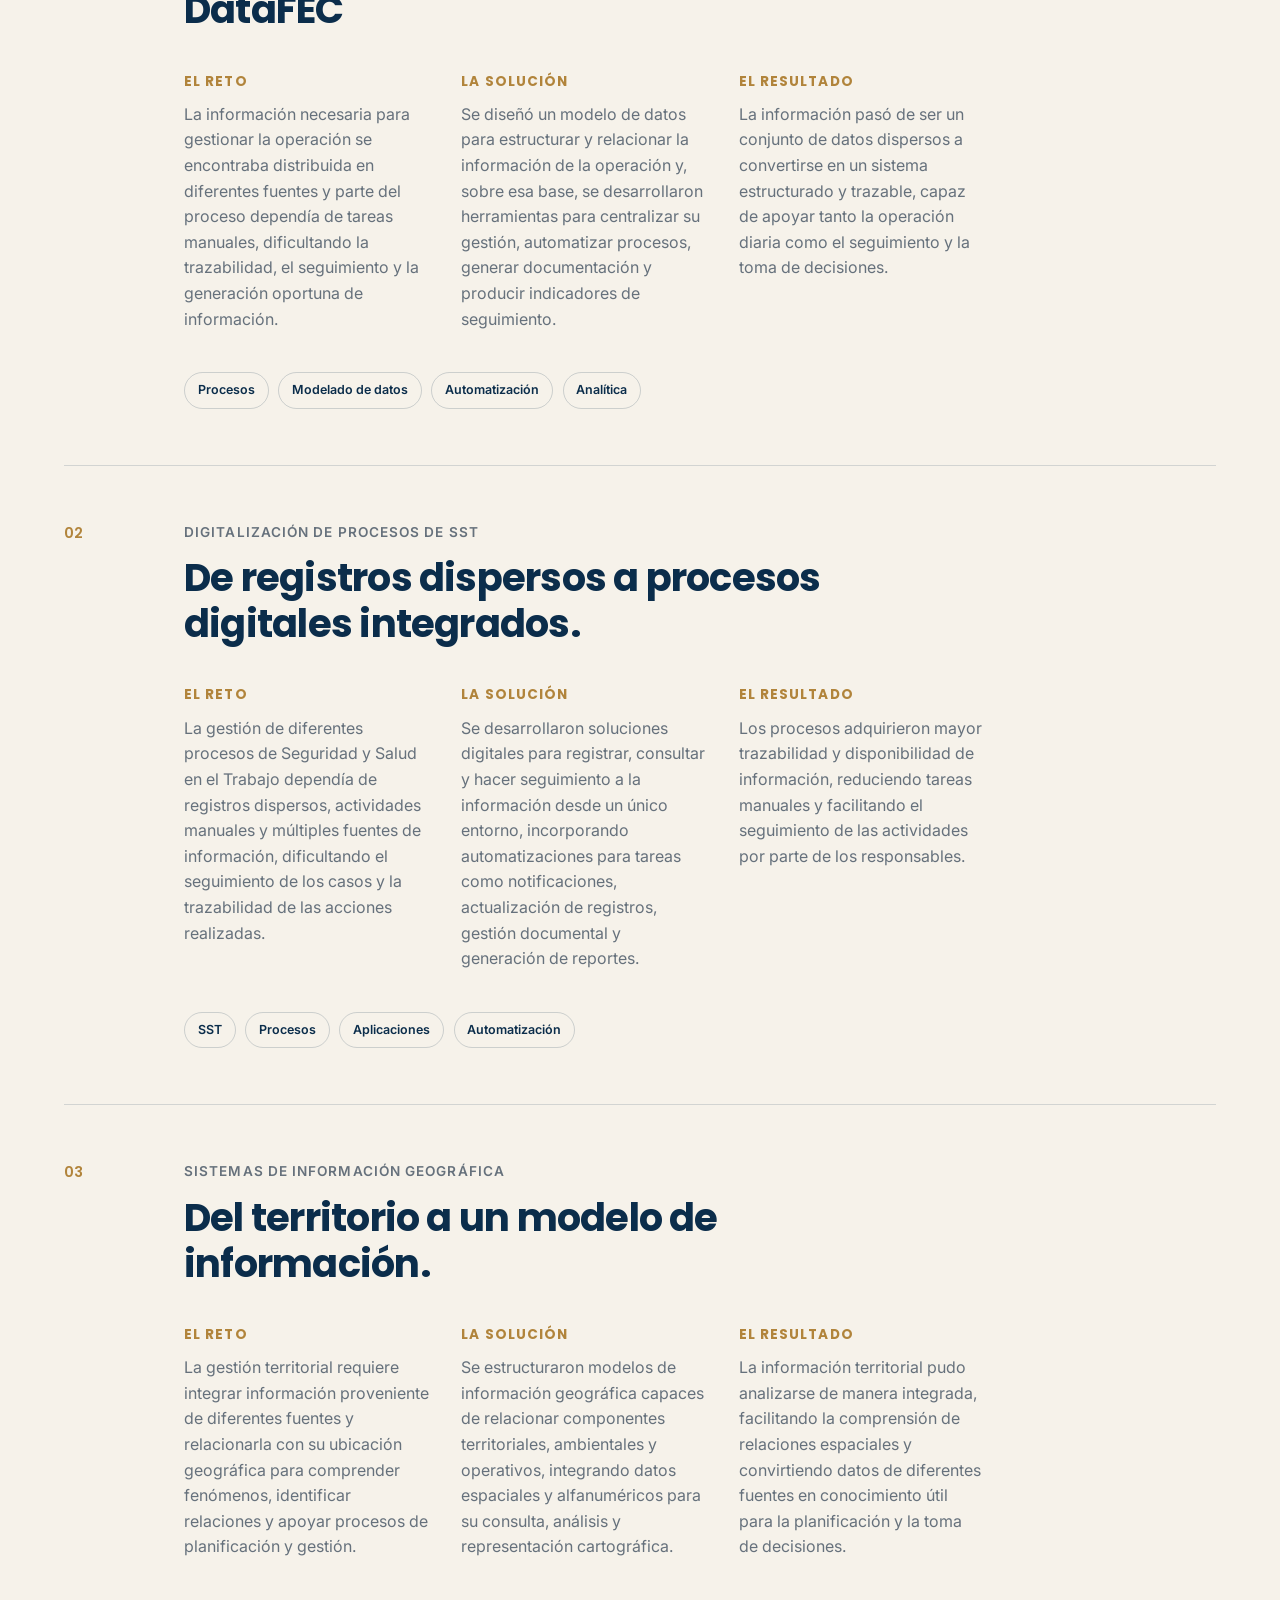
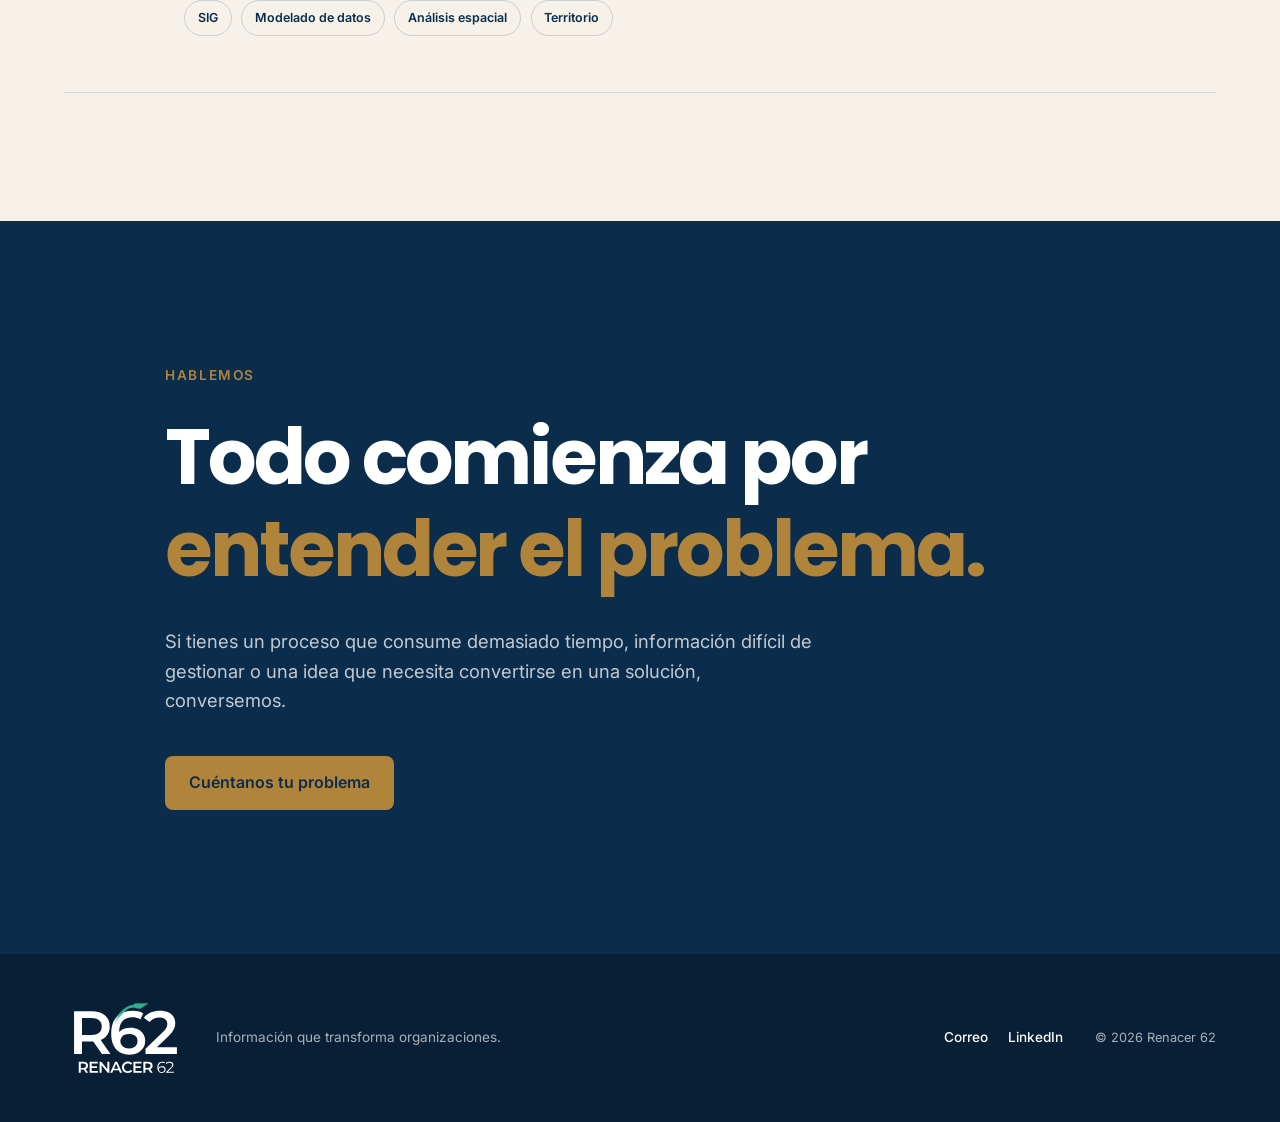
==== commit f0670299: "Agrega página para solicitar el Perfil Digital Profesional R62 Co-Authored-By: Claude Sonnet 5.5 <no" ====
--- a/index.html
+++ b/index.html
@@ -317,6 +317,13 @@
                             Ver perfil de ejemplo
                         </a>
 
+                        <a
+                            href="/perfil-digital/"
+                            class="button button--secondary"
+                        >
+                            Quiero mi perfil digital
+                        </a>
+
                     </div>
 
                     <div class="digital-profiles__features">
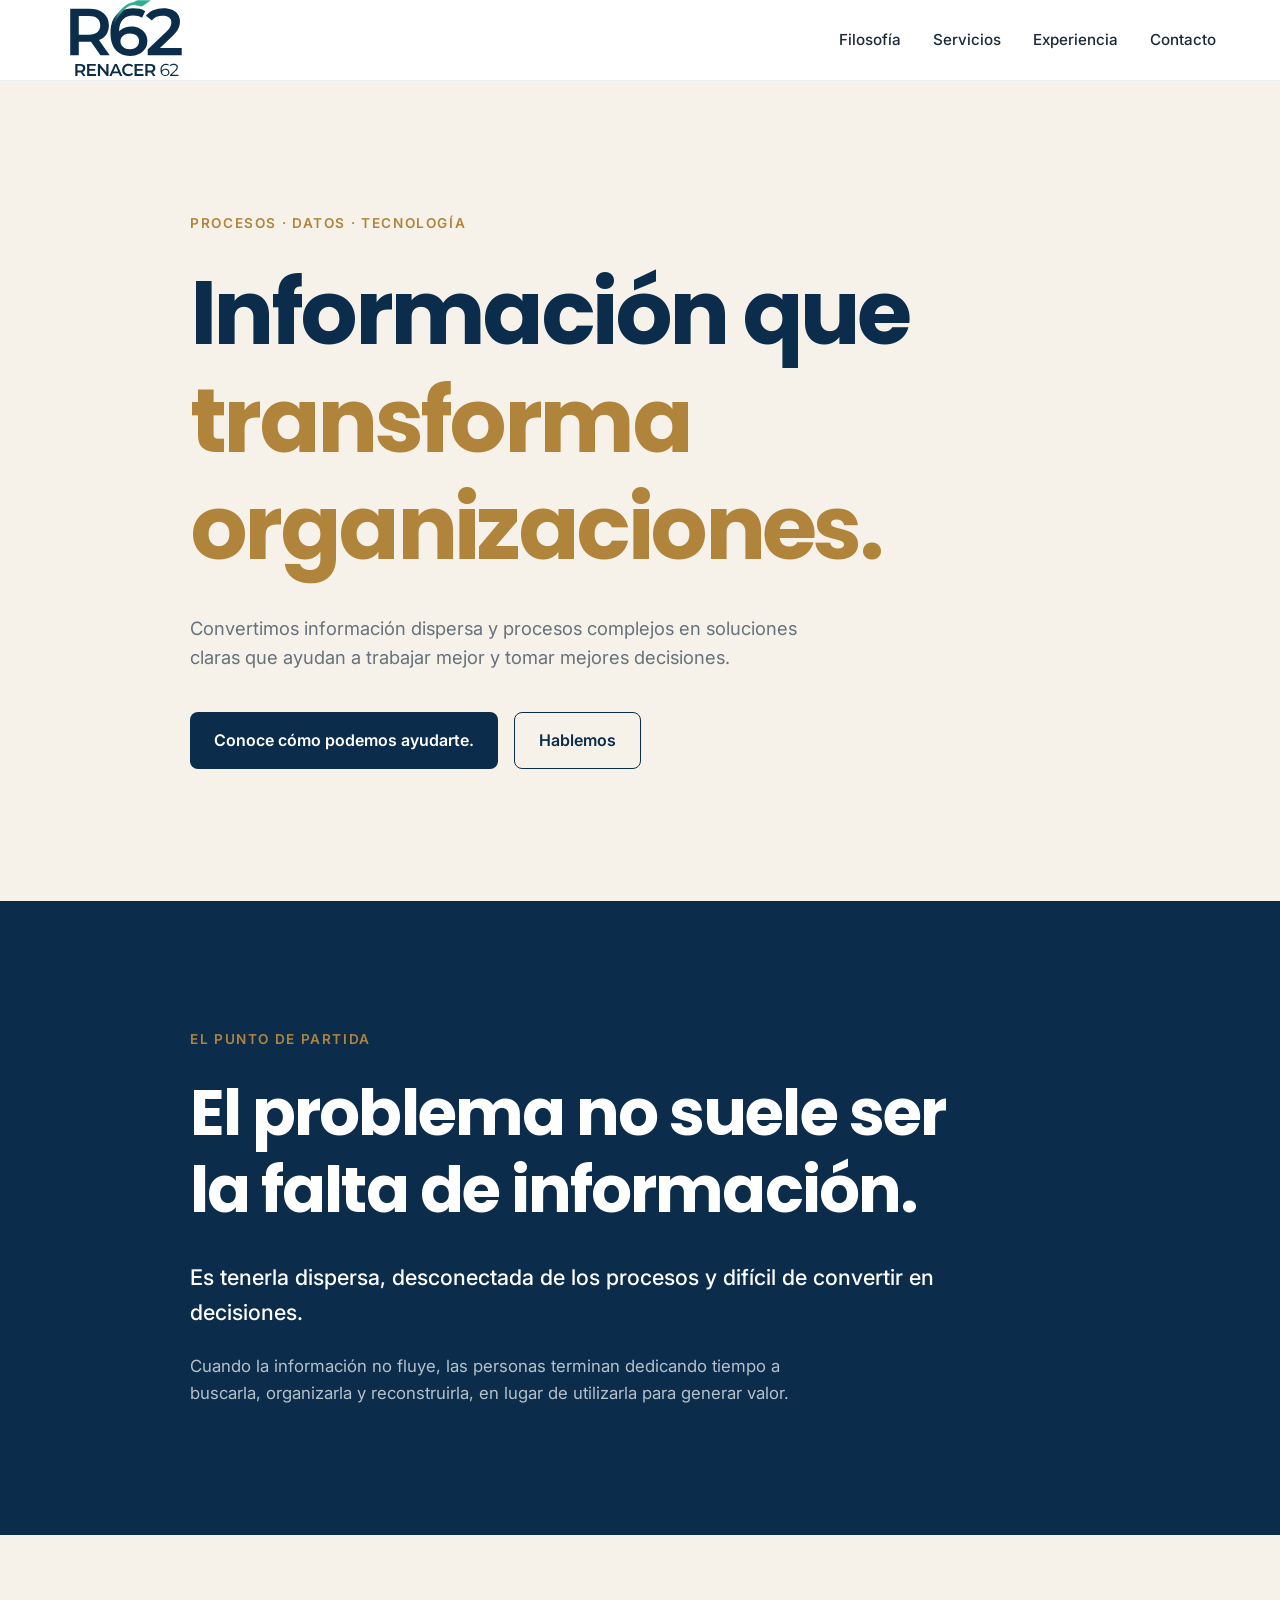
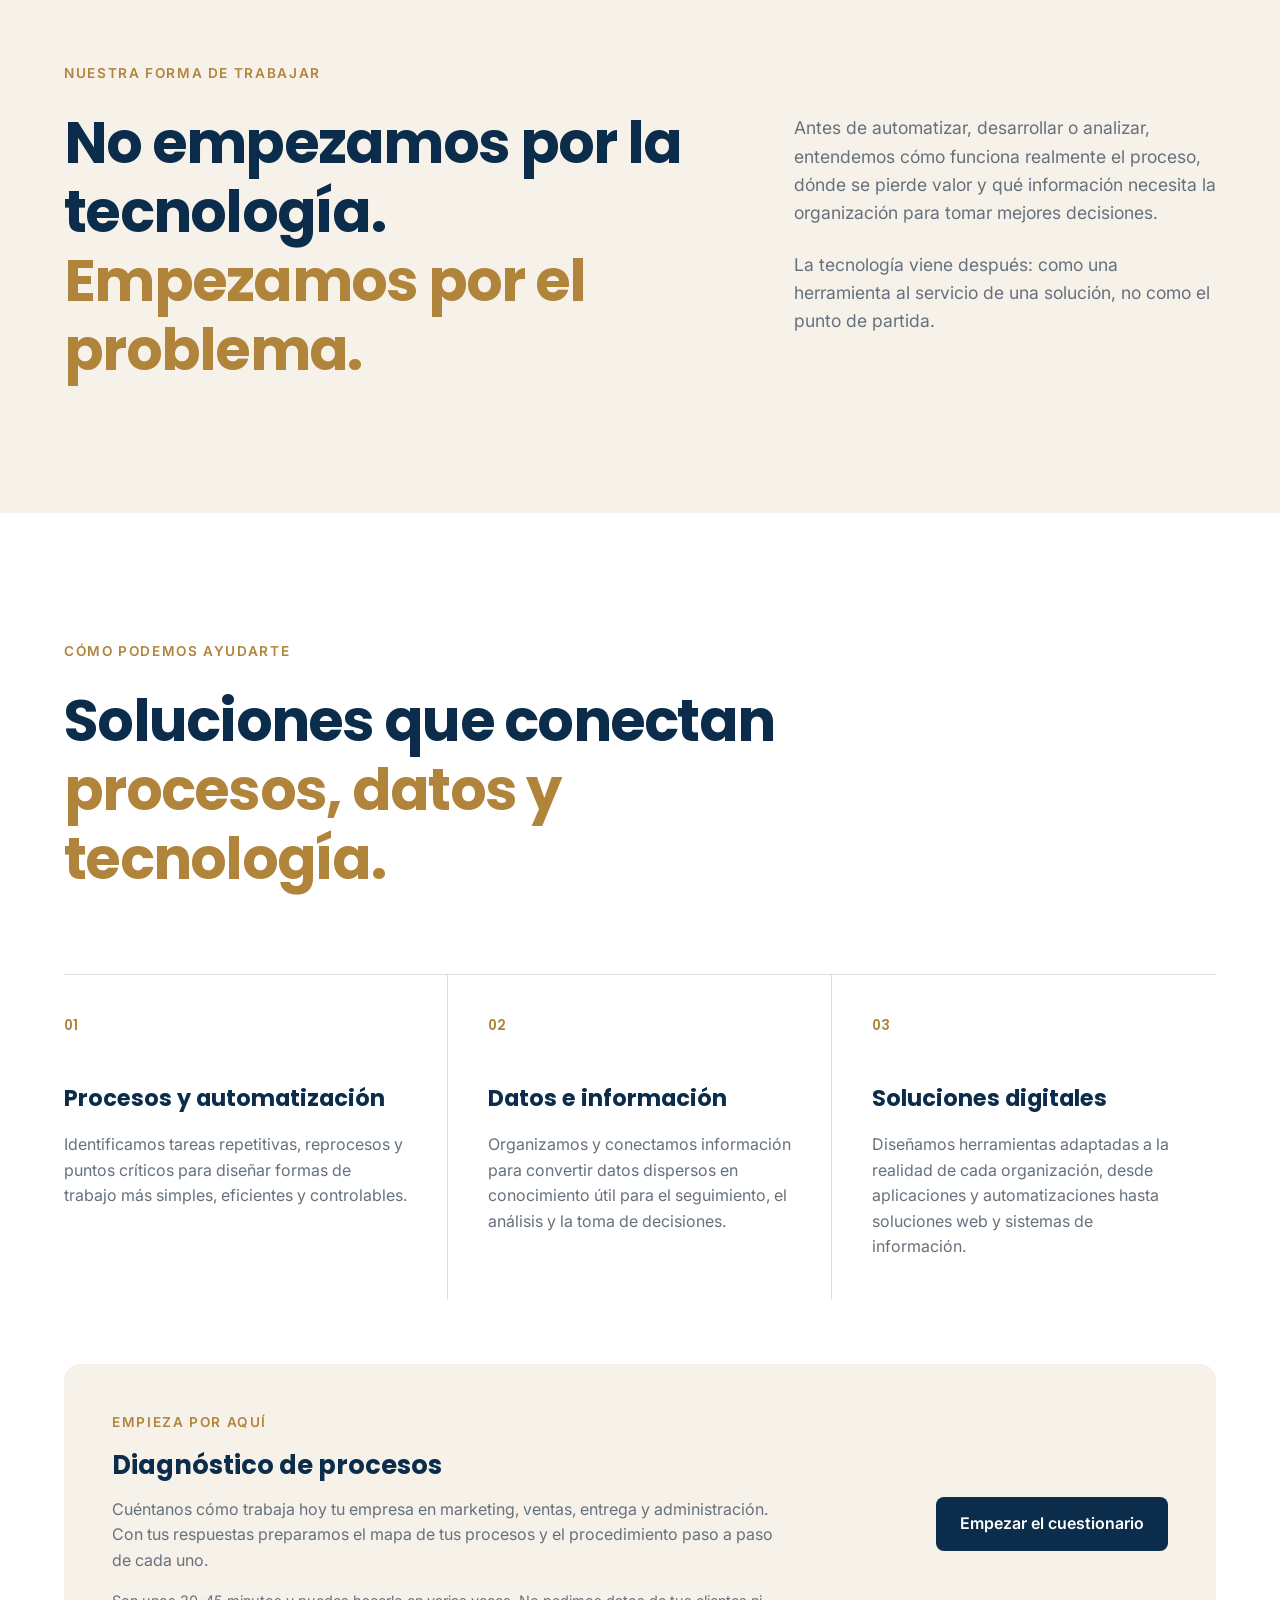
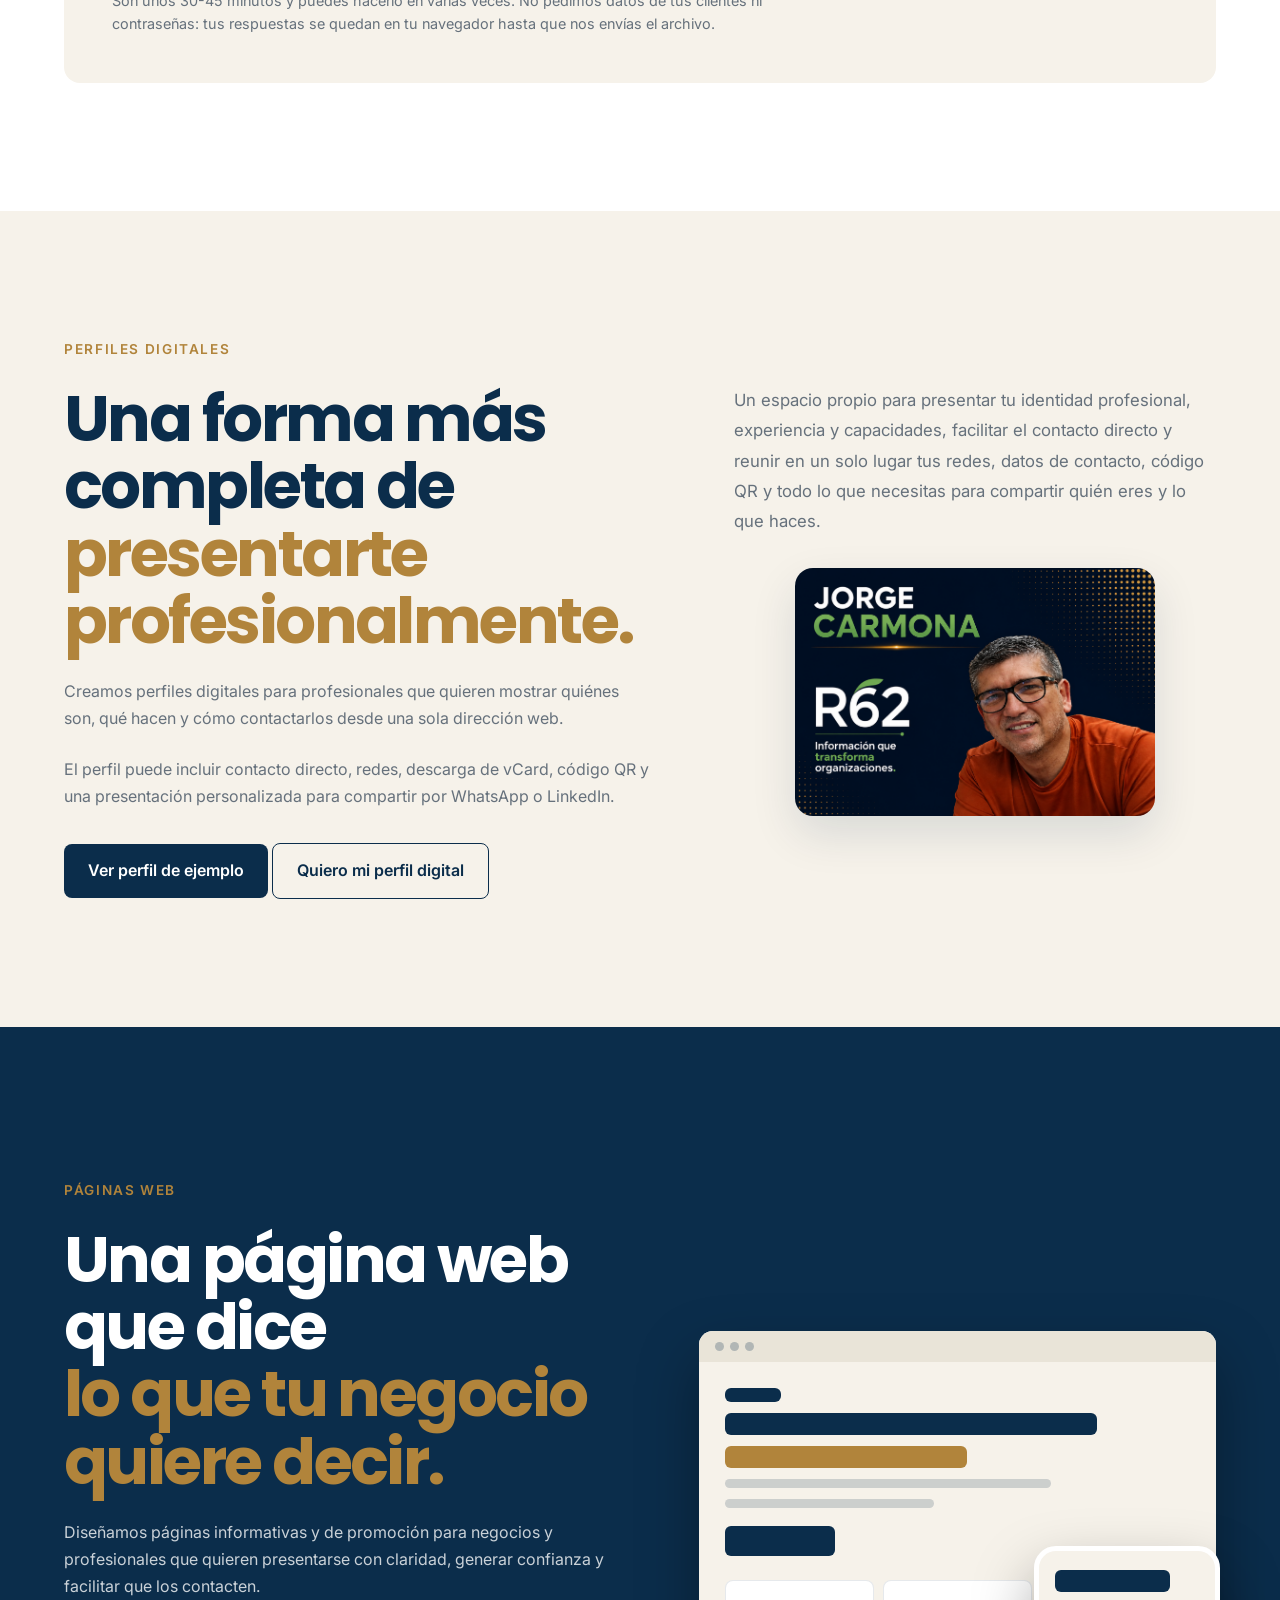
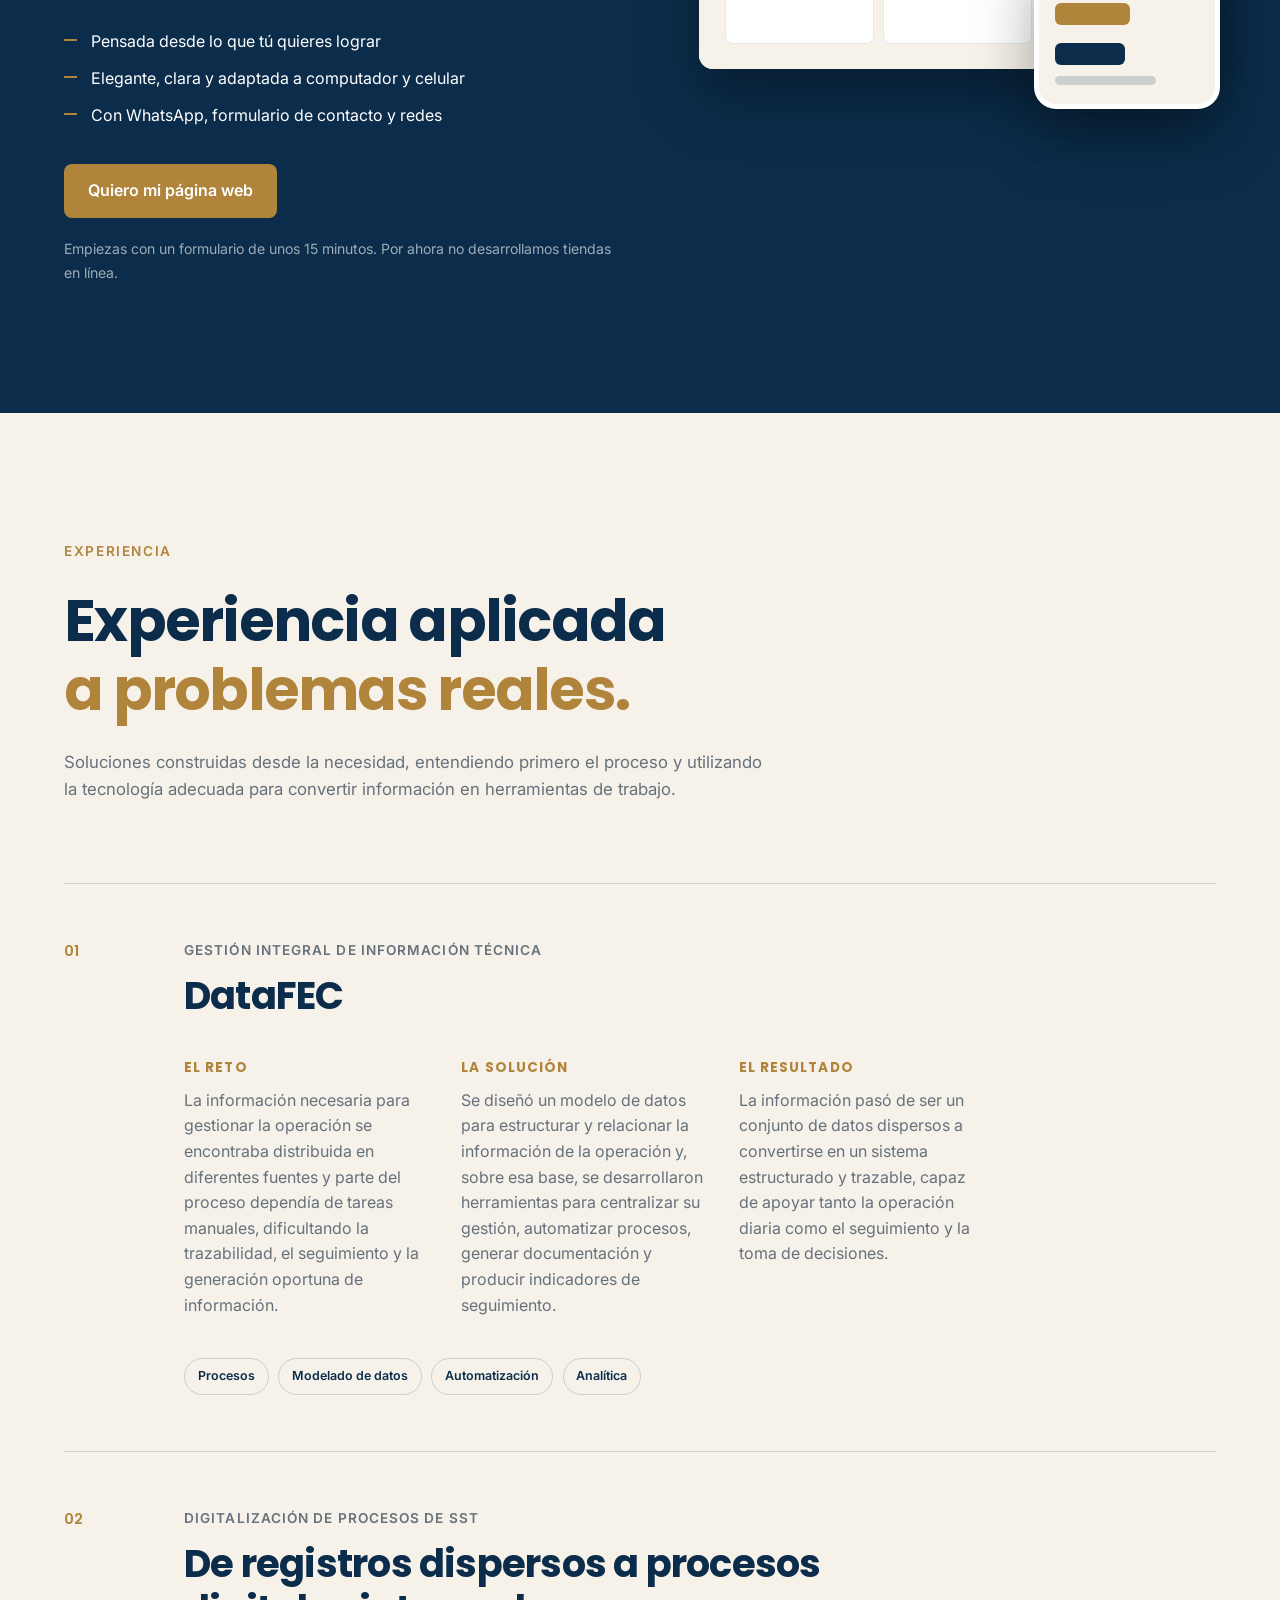
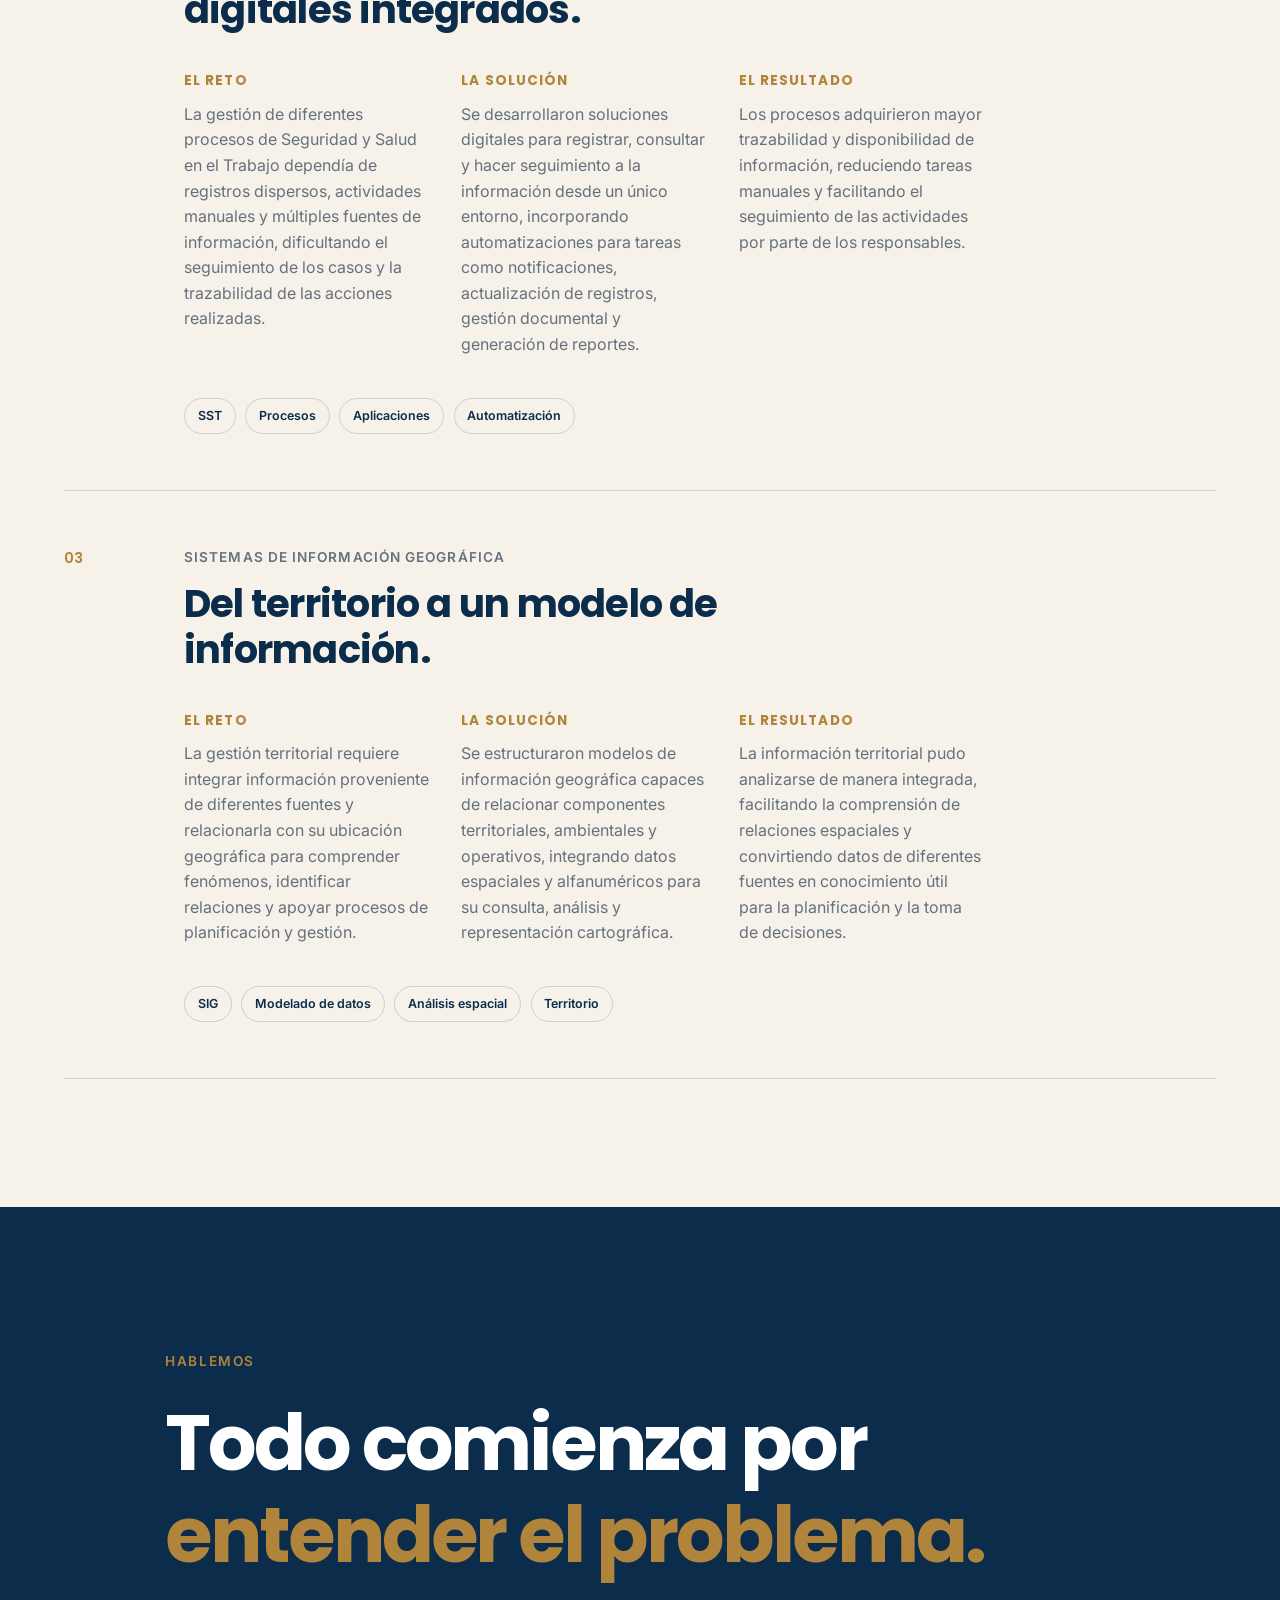
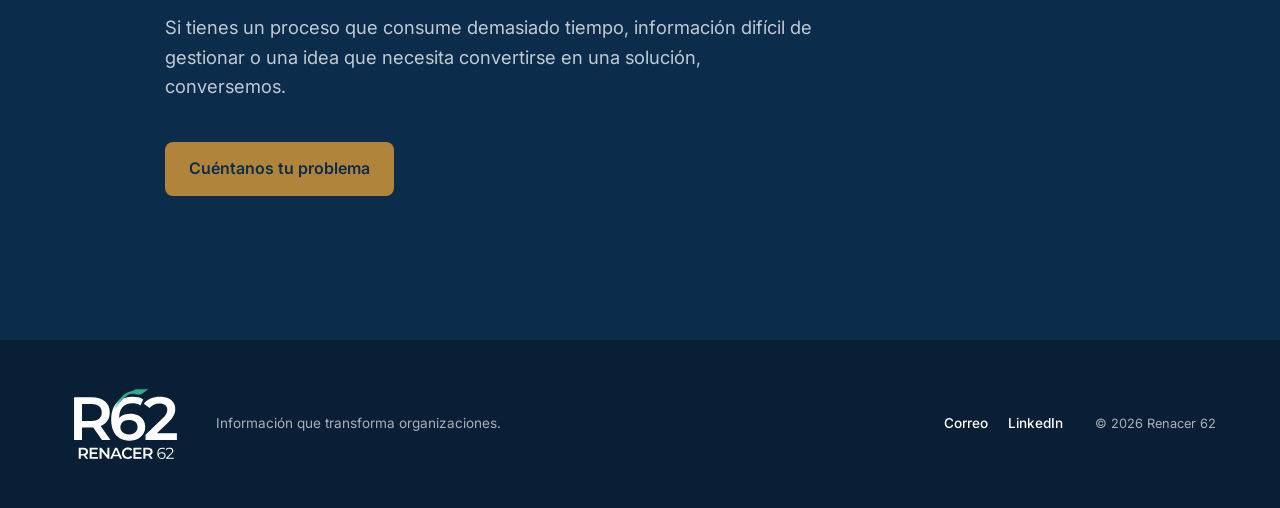
==== commit 5d6e8795: "Agrega sección de páginas web en la portada Co-Authored-By: Claude Sonnet 5.5 <noreply@anthropic.com" ====
--- a/index.html
+++ b/index.html
@@ -353,6 +353,70 @@
 
         </section> <!--digital-profiles-->
 
+        <!--PAGINAS WEB-->
+        <section class="web-pages" id="paginas-web">
+
+            <div class="container web-pages__grid">
+
+                <div class="web-pages__intro">
+
+                    <p class="section-label">Páginas web</p>
+
+                    <h2>
+                        Una página web que dice
+                        <span>lo que tu negocio quiere decir.</span>
+                    </h2>
+
+                    <p>
+                        Diseñamos páginas informativas y de promoción para negocios
+                        y profesionales que quieren presentarse con claridad,
+                        generar confianza y facilitar que los contacten.
+                    </p>
+
+                    <ul class="web-pages__list">
+                        <li>Pensada desde lo que tú quieres lograr</li>
+                        <li>Elegante, clara y adaptada a computador y celular</li>
+                        <li>Con WhatsApp, formulario de contacto y redes</li>
+                    </ul>
+
+                    <a href="/pagina-web/" class="button button--gold">
+                        Quiero mi página web
+                    </a>
+
+                    <p class="web-pages__note">
+                        Empiezas con un formulario de unos 15 minutos.
+                        Por ahora no desarrollamos tiendas en línea.
+                    </p>
+
+                </div>
+
+                <div class="web-pages__visual" aria-hidden="true">
+                    <div class="browser">
+                        <div class="browser__bar"><i></i><i></i><i></i></div>
+                        <div class="browser__body">
+                            <span class="browser__logo"></span>
+                            <span class="browser__title"></span>
+                            <span class="browser__title browser__title--short"></span>
+                            <span class="browser__text"></span>
+                            <span class="browser__text browser__text--short"></span>
+                            <span class="browser__btn"></span>
+                            <div class="browser__cards"><b></b><b></b><b></b></div>
+                        </div>
+                    </div>
+                    <div class="browser browser--phone">
+                        <div class="browser__body">
+                            <span class="browser__title"></span>
+                            <span class="browser__title browser__title--short"></span>
+                            <span class="browser__btn"></span>
+                            <span class="browser__text"></span>
+                        </div>
+                    </div>
+                </div>
+
+            </div>
+
+        </section> <!--web-pages-->
+
         <!--EXPERIENCE-->
         <section class="experience" id="experiencia">
             <div class="container">
--- a/assets/css/main.css
+++ b/assets/css/main.css
@@ -1056,3 +1056,167 @@
     font-size: 1.1rem;
     color: var(--color-text);
 }
+
+
+/* ========================================
+   WEB PAGES
+======================================== */
+
+.web-pages {
+    padding-block: 8rem;
+    background-color: var(--color-primary);
+}
+
+.web-pages__grid {
+    display: grid;
+    grid-template-columns: 1fr;
+    gap: 4rem;
+    align-items: center;
+}
+
+.web-pages__intro h2 {
+    font-size: clamp(2.6rem, 5vw, 4.2rem);
+    line-height: 1.05;
+    letter-spacing: -0.04em;
+    color: var(--color-surface);
+}
+
+.web-pages__intro h2 span {
+    display: block;
+    color: var(--color-secondary);
+}
+
+.web-pages__intro > p {
+    max-width: 560px;
+    margin-top: 1.5rem;
+    line-height: 1.7;
+    color: rgba(255, 255, 255, 0.78);
+}
+
+.web-pages__list {
+    margin: 1.8rem 0 0;
+    padding: 0;
+    list-style: none;
+    display: grid;
+    gap: 0.7rem;
+}
+
+.web-pages__list li {
+    position: relative;
+    padding-left: 1.7rem;
+    color: var(--color-surface);
+}
+
+.web-pages__list li::before {
+    content: "";
+    position: absolute;
+    left: 0;
+    top: 0.62em;
+    width: 0.8rem;
+    height: 2px;
+    background: var(--color-secondary);
+}
+
+.web-pages .button--gold {
+    margin-top: 2.2rem;
+    background-color: var(--color-secondary);
+    color: #fff;
+}
+
+.web-pages .button--gold:hover {
+    transform: translateY(-2px);
+    filter: brightness(1.1);
+}
+
+.web-pages__intro .web-pages__note {
+    margin-top: 1.2rem;
+    font-size: 0.88rem;
+    color: rgba(255, 255, 255, 0.6);
+}
+
+/* Maqueta de navegador dibujada con CSS */
+.web-pages__visual {
+    position: relative;
+    padding: 0 0 2.5rem;
+}
+
+.browser {
+    background: var(--color-surface);
+    border-radius: 14px;
+    overflow: hidden;
+    box-shadow: 0 28px 60px rgba(0, 0, 0, 0.35);
+}
+
+.browser__bar {
+    display: flex;
+    gap: 6px;
+    padding: 0.7rem 1rem;
+    background: #e9e4d8;
+}
+
+.browser__bar i {
+    width: 9px;
+    height: 9px;
+    border-radius: 50%;
+    background: rgba(11, 45, 75, 0.25);
+}
+
+.browser__body {
+    display: grid;
+    gap: 0.7rem;
+    padding: 1.6rem;
+    background: var(--color-background);
+}
+
+.browser__body span {
+    display: block;
+    border-radius: 6px;
+}
+
+.browser__logo { width: 56px; height: 14px; background: var(--color-primary); }
+.browser__title { height: 22px; width: 80%; background: var(--color-primary); }
+.browser__title--short { width: 52%; background: var(--color-secondary); }
+.browser__text { height: 9px; width: 70%; background: rgba(11, 45, 75, 0.18); }
+.browser__text--short { width: 45%; }
+.browser__btn { height: 30px; width: 110px; margin-top: 0.4rem; border-radius: 8px; background: var(--color-primary); }
+
+.browser__cards {
+    display: grid;
+    grid-template-columns: repeat(3, 1fr);
+    gap: 0.6rem;
+    margin-top: 0.8rem;
+}
+
+.browser__cards b {
+    height: 64px;
+    border-radius: 8px;
+    background: #fff;
+    border: 1px solid rgba(11, 45, 75, 0.1);
+}
+
+.browser--phone {
+    position: absolute;
+    right: -4px;
+    bottom: 0;
+    width: 36%;
+    border: 5px solid #fff;
+    border-radius: 22px;
+}
+
+.browser--phone .browser__body { padding: 1.2rem 1rem; }
+.browser--phone .browser__btn { width: 70px; height: 22px; }
+
+@media (min-width: 901px) {
+    .web-pages__grid {
+        grid-template-columns: 1.05fr 0.95fr;
+    }
+}
+
+@media (max-width: 650px) {
+    .web-pages { padding-block: 5rem; }
+    .web-pages .button { width: 100%; }
+}
+
+.web-pages .section-label {
+    color: var(--color-secondary);
+}
